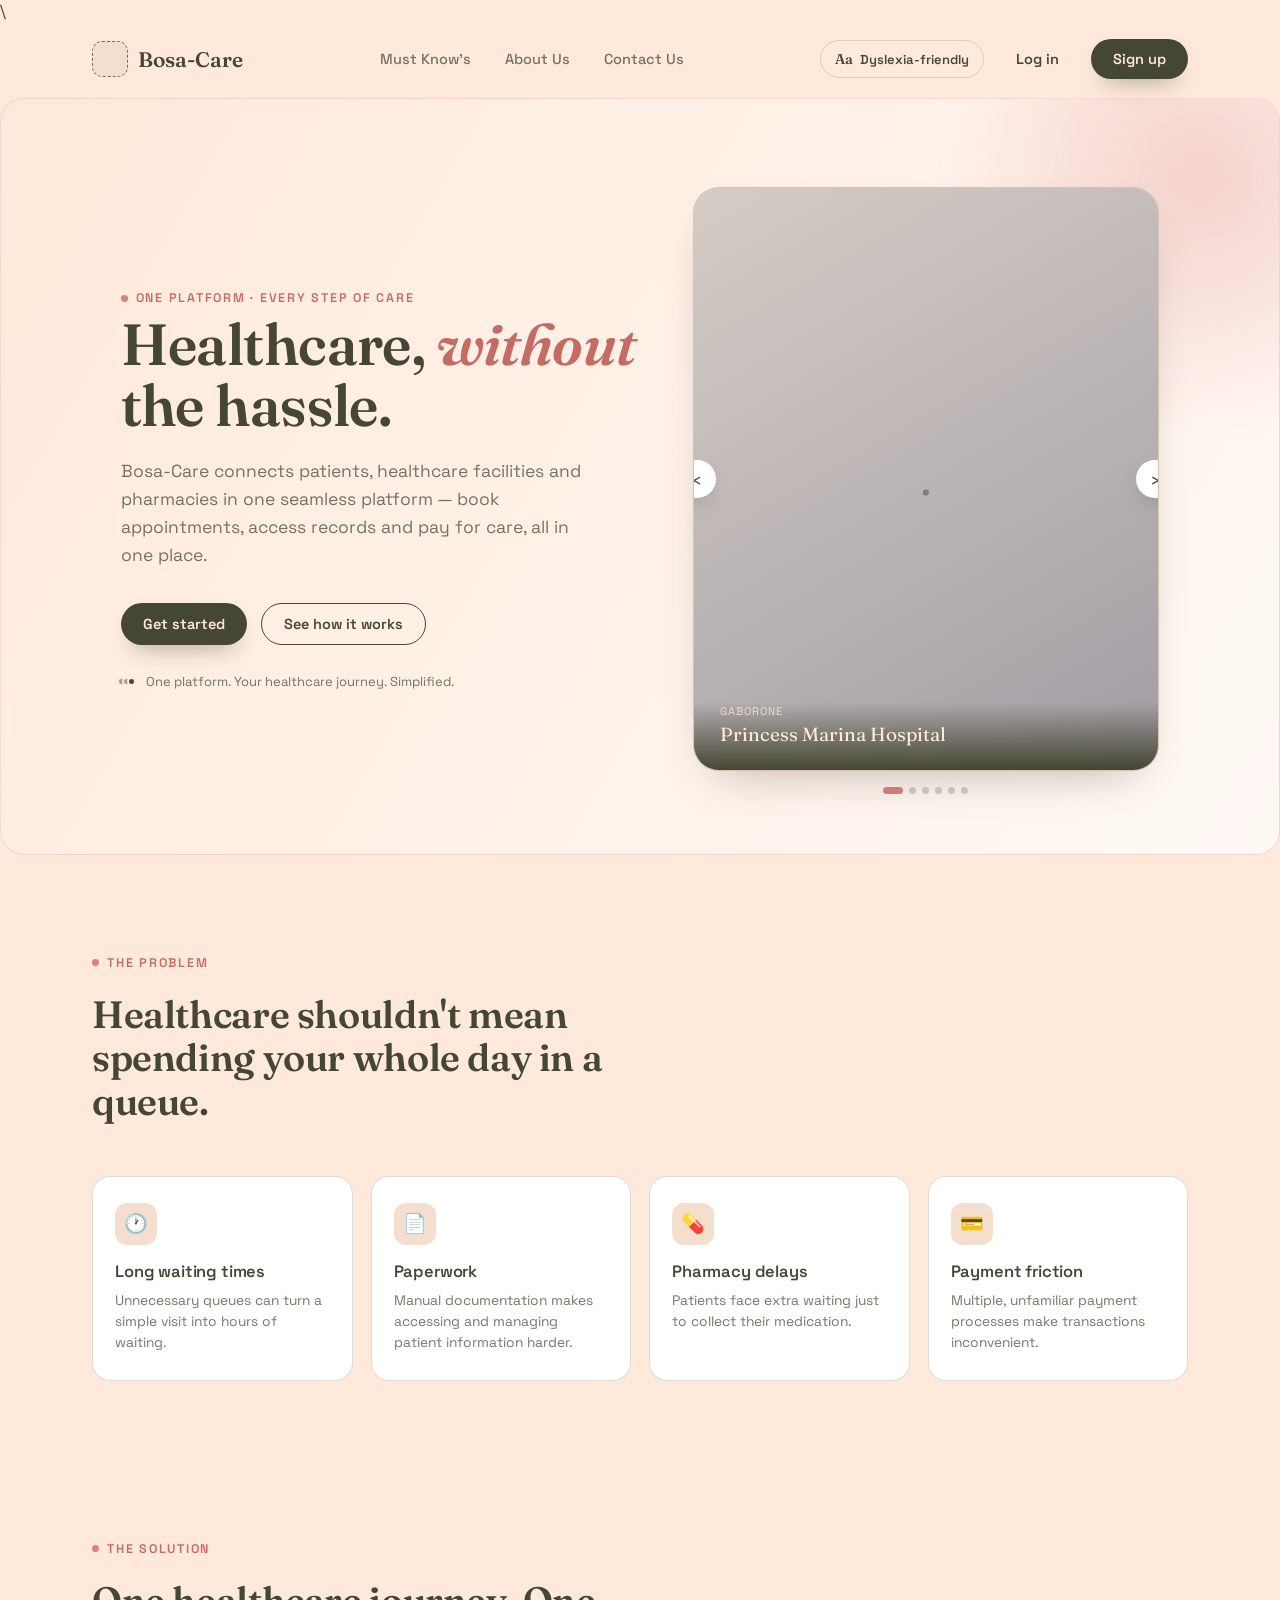
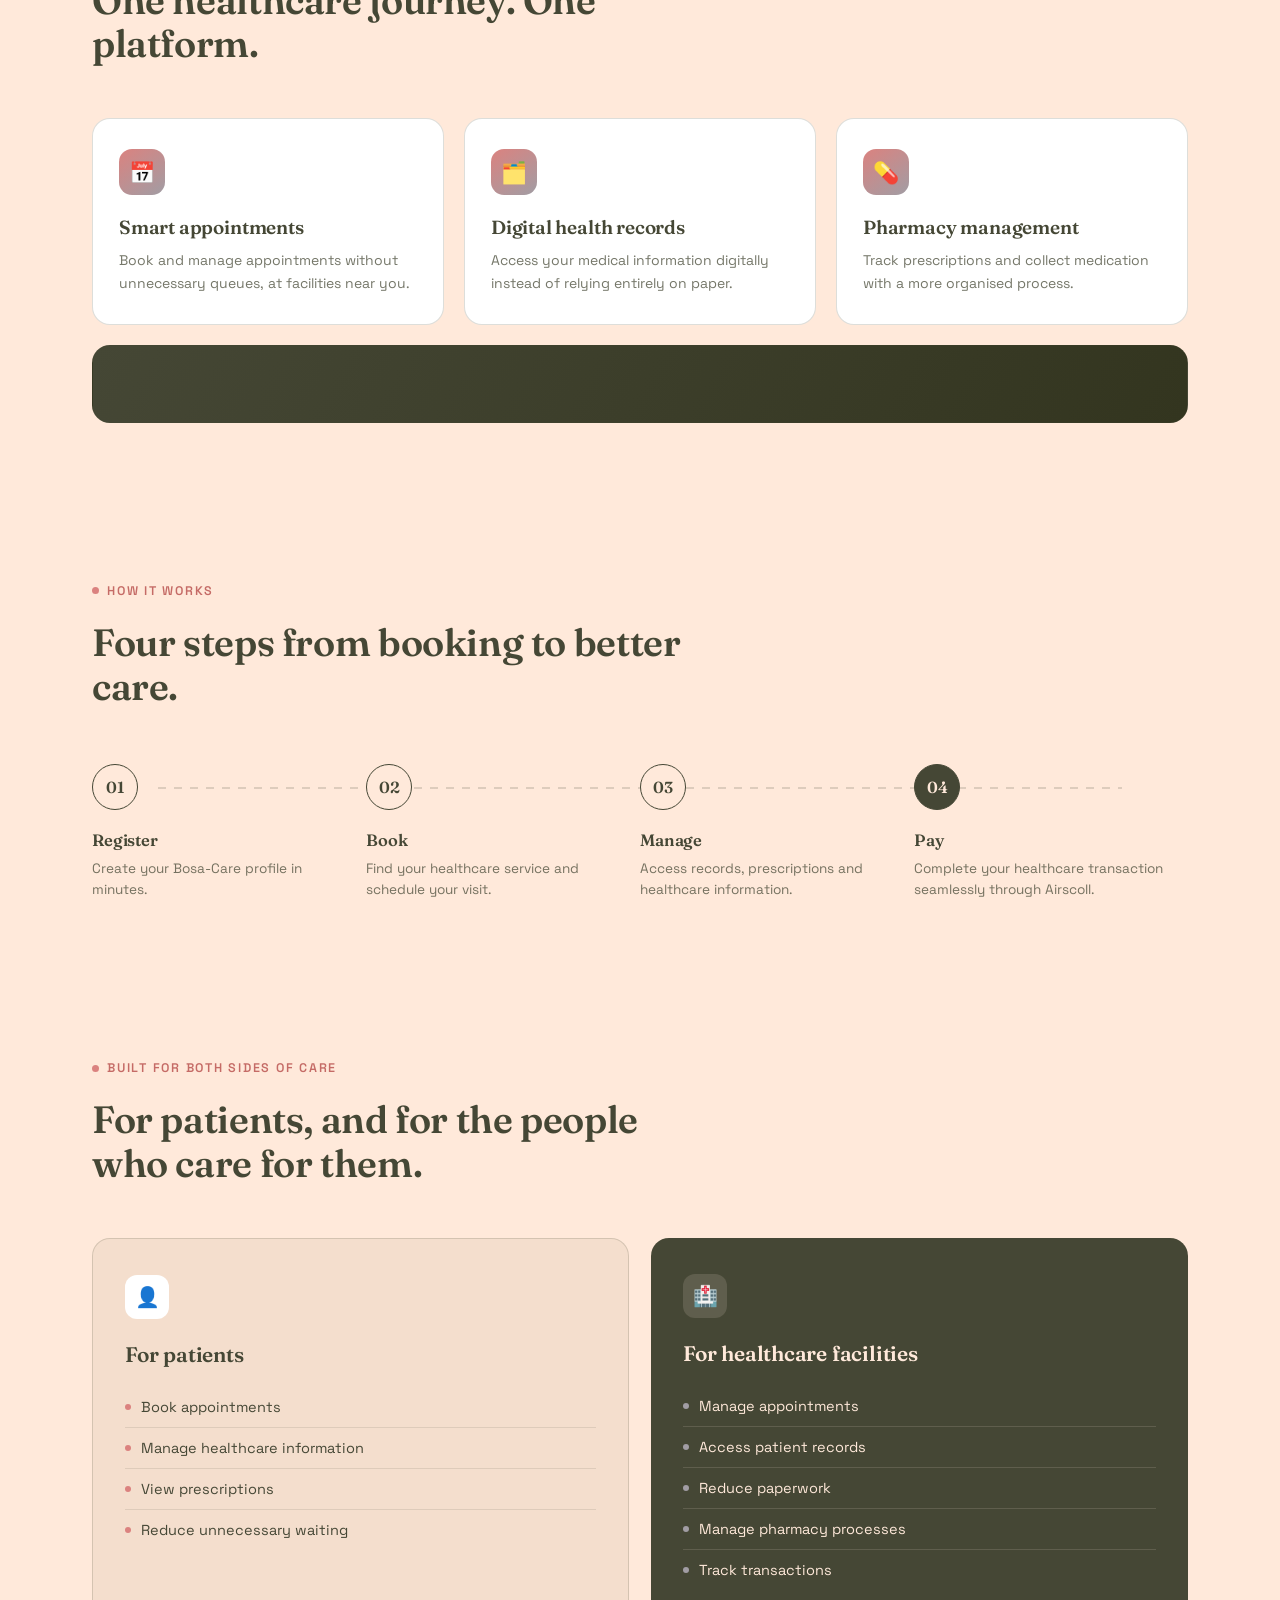
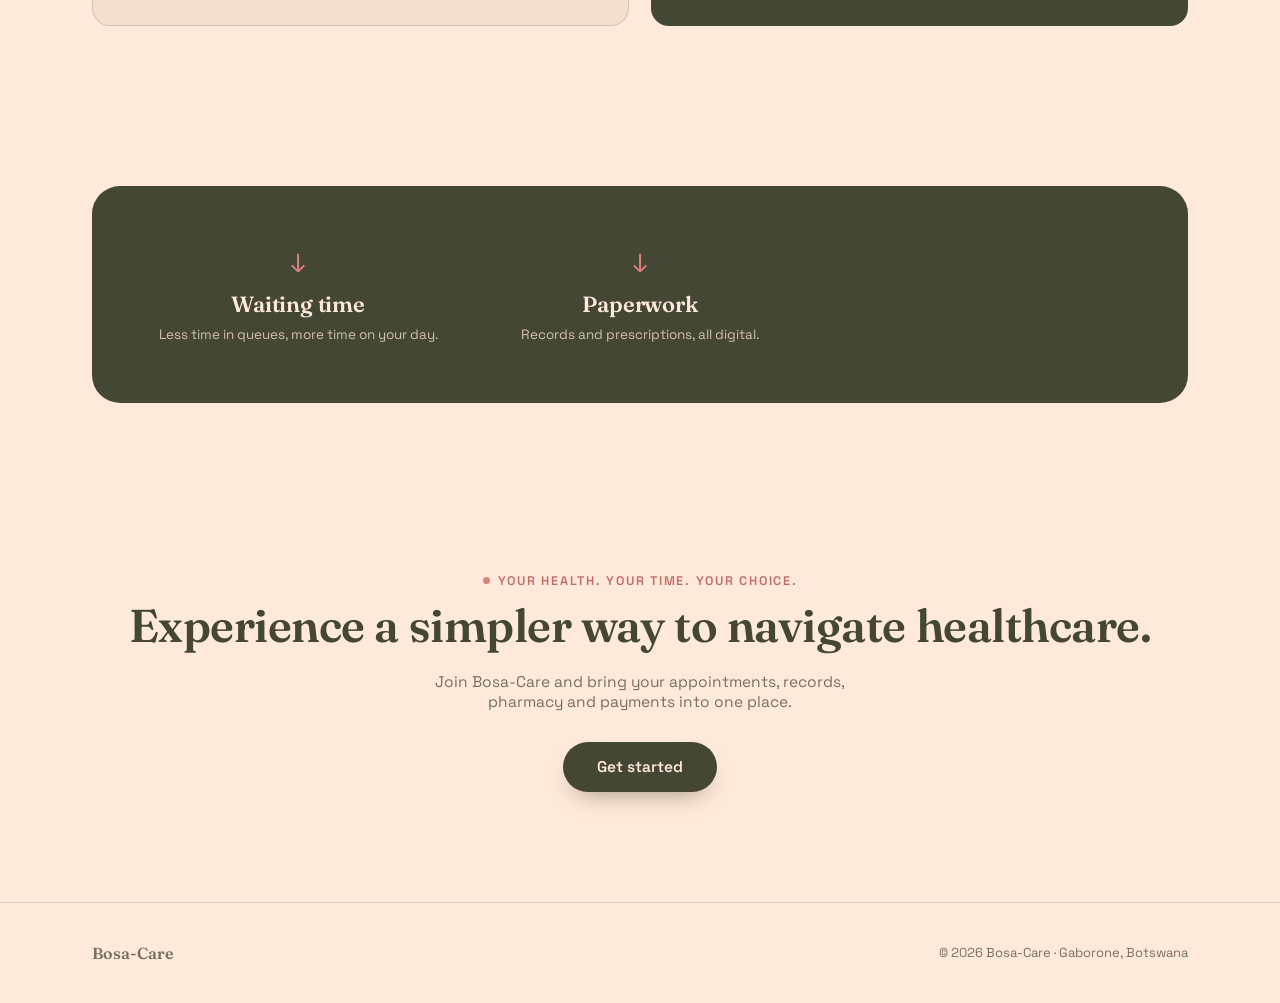
==== index.html @ fd1555f3 "Update fmt.Println message from 'Hello' to 'Goodbye'" ====
\<!DOCTYPE html>
<html lang="en">
<head>
<meta charset="UTF-8">
<meta name="viewport" content="width=device-width, initial-scale=1.0">
<title>Bosa-Care — Healthcare, without the hassle.</title>
<link rel="preconnect" href="https://fonts.googleapis.com">
<link rel="preconnect" href="https://fonts.gstatic.com" crossorigin>
  <link rel="stylesheet" href="style.css">
<link href="https://fonts.googleapis.com/css2?family=Fraunces:opsz,wght@9..144,400..700&family=Space+Grotesk:wght@400;500;600;700&display=swap" rel="stylesheet">
<style>
  @font-face{
    font-family:'OpenDyslexic';
    font-style:normal;
    font-weight:400;
    font-display:swap;
    src:url(https://cdn.jsdelivr.net/fontsource/fonts/opendyslexic@latest/latin-400-normal.woff2) format('woff2');
  }
  @font-face{
    font-family:'OpenDyslexic';
    font-style:normal;
    font-weight:700;
    font-display:swap;
    src:url(https://cdn.jsdelivr.net/fontsource/fonts/opendyslexic@latest/latin-700-normal.woff2) format('woff2');
  }

  :root{
    --ink:#454735;
    --ink-deep:#33351F;
    --sand:#FFE9DA;
    --sand-dim:#F4DECD;
    --dust:#D5CCC5;
    --lilac:#A19DA4;
    --coral:#DB827F;
    --coral-deep:#C56B66;
    --line: rgba(69,71,53,0.18);
    --ink-soft: rgba(69,71,53,0.74);
    --radius: 18px;
    --shadow: 0 20px 50px -25px rgba(69,71,53,0.45);
  }

  *{box-sizing:border-box;}
  html{scroll-behavior:smooth;}
  body{
    margin:0;
    background:var(--sand);
    color:var(--ink);
    font-family:'Space Grotesk', sans-serif;
    -webkit-font-smoothing:antialiased;
    overflow-x:hidden;
    transition:font-family .15s ease;
  }
  h1,h2,h3,.display{
    font-family:'Fraunces', serif;
    font-weight:600;
    letter-spacing:-0.01em;
    margin:0;
  }
  p{margin:0;}
  a{color:inherit;text-decoration:none;}
  ul{list-style:none;margin:0;padding:0;}
  button{font-family:inherit;cursor:pointer;border:none;background:none;color:inherit;}
  img{max-width:100%;display:block;}
  .wrap{max-width:1160px;margin:0 auto;padding:0 32px;}
  .eyebrow{
    display:inline-flex;align-items:center;gap:8px;
    font-size:12.5px;letter-spacing:0.14em;text-transform:uppercase;
    color:var(--coral-deep);font-weight:600;
  }
  .eyebrow::before{content:"";width:7px;height:7px;border-radius:50%;background:var(--coral);display:inline-block;}

  /* ---------- Dyslexia-friendly mode ----------
     Toggled by the "Aa" button in the nav. Swaps body copy to OpenDyslexic
     (falls back to Comic Sans MS, then a plain sans-serif) and loosens
     spacing, which research on dyslexia-friendly type recommends. */
  body.dyslexia-mode{
    font-family:'OpenDyslexic','Comic Sans MS','Comic Sans',sans-serif;
    letter-spacing:0.01em;
    line-height:1.75;
  }
  body.dyslexia-mode h1,
  body.dyslexia-mode h2,
  body.dyslexia-mode h3,
  body.dyslexia-mode .display{
    font-family:'OpenDyslexic','Comic Sans MS','Comic Sans',sans-serif;
    letter-spacing:0;
  }
  body.dyslexia-mode p,
  body.dyslexia-mode .sub,
  body.dyslexia-mode li{
    line-height:1.85;
    word-spacing:0.06em;
  }
  .a11y-toggle{
    display:flex;align-items:center;gap:7px;
    padding:9px 14px;border-radius:100px;font-size:13px;font-weight:600;
    border:1.5px solid var(--line);color:var(--ink);
    transition:background .18s ease, color .18s ease, border-color .18s ease;
  }
  .a11y-toggle:hover{border-color:var(--coral);color:var(--coral-deep);}
  .a11y-toggle.active{background:var(--ink);color:var(--sand);border-color:var(--ink);}
  .a11y-toggle .glyph{font-family:'Fraunces',serif;font-size:14px;}

  /* ---------- Nav ---------- */
  header{
    position:sticky;top:0;z-index:60;
    background:rgba(255,233,218,0.85);
    backdrop-filter:blur(10px);
    border-bottom:1px solid transparent;
    transition:border-color .3s ease, box-shadow .3s ease;
  }
  header.scrolled{border-color:var(--line); box-shadow:0 8px 24px -20px rgba(69,71,53,0.35);}
  nav{
    display:flex;align-items:center;justify-content:space-between;
    padding:18px 32px;max-width:1160px;margin:0 auto;
    gap:18px;
  }
  .logo{
    display:flex;align-items:center;gap:10px;
    font-family:'Fraunces',serif;font-weight:600;font-size:21px;
  }
  /* Logo mark left empty for your own picture/logo file.
     Drop an image named logo.png next to this HTML file and it will appear
     here automatically. Until then this shows a soft dashed placeholder. */
  .logo-mark{
    width:36px;height:36px;border-radius:10px;flex:none;
    border:1.5px dashed var(--ink-soft);
    background:var(--sand-dim);
    overflow:hidden;position:relative;
  }
  .logo-mark img{width:100%;height:100%;object-fit:cover;display:block;}
  .nav-links{display:flex;align-items:center;gap:34px;font-size:14.5px;font-weight:500;color:var(--ink-soft);}
  .nav-links a{transition:color .2s;}
  .nav-links a:hover{color:var(--ink);}
  .nav-cta{display:flex;align-items:center;gap:10px;}
  .btn{
    display:inline-flex;align-items:center;justify-content:center;gap:8px;
    padding:11px 22px;border-radius:100px;font-size:14.5px;font-weight:600;
    transition:transform .18s ease, box-shadow .18s ease, background .18s ease, color .18s ease;
    white-space:nowrap;
  }
  .btn-ghost{color:var(--ink);}
  .btn-ghost:hover{color:var(--coral-deep);}
  .btn-primary{
    background:var(--ink);color:var(--sand);
    box-shadow:0 12px 24px -12px rgba(69,71,53,0.55);
  }
  .btn-primary:hover{transform:translateY(-2px);box-shadow:0 16px 28px -12px rgba(69,71,53,0.6);}
  .btn-outline{
    border:1.5px solid var(--ink);color:var(--ink);
  }
  .btn-outline:hover{background:var(--ink);color:var(--sand);}
  .btn-block{width:100%;}

  /* ---------- Hero ---------- */
  .hero{position:relative;padding:88px 0 60px;overflow:hidden;}
  .hero::before{
    content:"";position:absolute;top:-180px;right:-180px;width:520px;height:520px;
    background:radial-gradient(circle, rgba(219,130,127,0.30), transparent 70%);
    filter:blur(10px);z-index:0;
  }
  .hero-grid{
    position:relative;z-index:1;
    display:grid;grid-template-columns:1.05fr 0.95fr;gap:56px;align-items:center;
  }
  .hero h1{font-size:clamp(38px,4.6vw,58px);line-height:1.04;color:var(--ink);}
  .hero h1 em{font-style:italic;color:var(--coral-deep);}
  .hero .sub{
    margin-top:22px;font-size:17.5px;line-height:1.6;color:var(--ink-soft);max-width:480px;
  }
  .hero .cta-row{display:flex;gap:14px;margin-top:34px;flex-wrap:wrap;}
  .trust-line{
    margin-top:28px;display:flex;align-items:center;gap:10px;
    font-size:13px;color:var(--ink-soft);
  }
  .trust-line .dots{display:flex;}
  .trust-line .dots span{
    width:9px;height:9px;border-radius:50%;margin-left:-4px;border:2px solid var(--sand);
  }
  .trust-line .dots span:nth-child(1){background:var(--coral);}
  .trust-line .dots span:nth-child(2){background:var(--lilac);}
  .trust-line .dots span:nth-child(3){background:var(--ink);}

  /* ---------- Hero carousel (hospitals & clinics across Botswana) ---------- */
  .hero-carousel{position:relative;z-index:1;}
  .carousel-viewport{
    border-radius:26px;overflow:hidden;box-shadow:var(--shadow);
    aspect-ratio:4/5;position:relative;background:var(--sand-dim);
    border:1px solid var(--line);
  }
  .carousel-track{display:flex;height:100%;transition:transform .55s cubic-bezier(.65,.05,.36,1);}
  .carousel-slide{min-width:100%;height:100%;position:relative;}
  .carousel-slide img{width:100%;height:100%;object-fit:cover;display:block;}
  .slide-fallback{
    position:absolute;inset:0;display:flex;align-items:center;justify-content:center;
    background:linear-gradient(150deg,var(--dust),var(--lilac));
  }
  .slide-icon{font-size:46px;opacity:.5;}
  .slide-caption{
    position:absolute;left:0;right:0;bottom:0;padding:24px 26px;
    background:linear-gradient(0deg, rgba(51,53,31,0.85), transparent 75%);
    color:var(--sand);
  }
  .slide-loc{display:block;font-size:11px;letter-spacing:.1em;text-transform:uppercase;opacity:.85;}
  .slide-name{display:block;font-family:'Fraunces',serif;font-size:19px;margin-top:4px;}
  .car-arrow{
    position:absolute;top:50%;transform:translateY(-50%);width:38px;height:38px;border-radius:50%;
    background:#fff;display:flex;align-items:center;justify-content:center;font-size:18px;
    box-shadow:0 10px 20px -10px rgba(69,71,53,.5);color:var(--ink);z-index:2;
  }
  .car-arrow:hover{background:var(--coral);color:#fff;}
  .car-arrow.left{left:-16px;}
  .car-arrow.right{right:-16px;}
  .carousel-dots{display:flex;gap:6px;justify-content:center;margin-top:16px;}
  .carousel-dots span{width:7px;height:7px;border-radius:50%;background:var(--dust);cursor:pointer;transition:background .2s,width .2s;display:inline-block;}
  .carousel-dots span.active{background:var(--coral);width:20px;border-radius:4px;}

  /* ---------- Problem section ---------- */
  .problem{padding:100px 0 40px;}
  .section-head{max-width:600px;}
  .section-head h2{font-size:clamp(28px,3.4vw,38px);margin-top:14px;line-height:1.15;}
  .problem-grid{
    margin-top:52px;display:grid;grid-template-columns:repeat(4,1fr);gap:18px;
  }
  .p-card{
    background:#fff;border-radius:var(--radius);padding:26px 22px;border:1px solid var(--line);
    transition:transform .2s ease, box-shadow .2s ease;
  }
  .p-card:hover{transform:translateY(-4px);box-shadow:var(--shadow);}
  .p-card .glyph{
    width:42px;height:42px;border-radius:12px;display:flex;align-items:center;justify-content:center;
    font-size:19px;margin-bottom:16px;background:var(--sand-dim);
  }
  .p-card h3{font-size:16.5px;font-weight:600;font-family:'Space Grotesk',sans-serif;}
  .p-card p{margin-top:8px;font-size:13.8px;line-height:1.55;color:var(--ink-soft);}

  /* ---------- Features ---------- */
  .features{padding:120px 0 40px;}
  .feat-grid{
    margin-top:52px;display:grid;grid-template-columns:repeat(3,1fr);gap:20px;
  }
  .feat-card{
    background:#fff;border:1px solid var(--line);border-radius:var(--radius);padding:30px 26px;
  }
  .feat-card .glyph{
    width:46px;height:46px;border-radius:13px;display:flex;align-items:center;justify-content:center;
    font-size:21px;background:linear-gradient(145deg,var(--coral),var(--lilac));color:#fff;
    margin-bottom:20px;
  }
  .feat-card h3{font-size:19px;}
  .feat-card p{margin-top:10px;font-size:14px;line-height:1.6;color:var(--ink-soft);}
  .feat-card.big{
    grid-column:span 3;
    background:linear-gradient(120deg,var(--ink) 0%, var(--ink-deep) 100%);
    color:var(--sand);display:grid;grid-template-columns:1fr 1fr;gap:30px;align-items:center;padding:38px 40px;
  }
  .feat-card.big h3{font-size:24px;color:#fff;}
  .feat-card.big p{color:rgba(255,233,218,0.8);}
  .feat-card.big .glyph{background:rgba(255,233,218,0.16);color:var(--sand);}
  .pay-logos{display:flex;flex-wrap:wrap;gap:10px;margin-top:20px;}
  .pay-logos span{
    padding:8px 14px;border-radius:100px;font-size:12.5px;font-weight:600;
    background:rgba(255,233,218,0.12);border:1px solid rgba(255,233,218,0.28);
  }

  /* ---------- How it works ---------- */
  .how{padding:120px 0 40px;}
  .how-track{
    margin-top:56px;display:grid;grid-template-columns:repeat(4,1fr);gap:0;position:relative;
  }
  .how-track::before{
    content:"";position:absolute;top:23px;left:6%;right:6%;height:1.5px;
    background:repeating-linear-gradient(90deg,var(--line) 0 8px, transparent 8px 16px);
    z-index:0;
  }
  .how-step{position:relative;z-index:1;padding-right:20px;}
  .how-step .num{
    width:46px;height:46px;border-radius:50%;background:var(--sand);
    border:1.5px solid var(--ink);display:flex;align-items:center;justify-content:center;
    font-family:'Fraunces',serif;font-size:16px;font-weight:600;margin-bottom:20px;
  }
  .how-step:nth-child(4) .num{background:var(--ink);color:var(--sand);}
  .how-step h3{font-size:16.5px;}
  .how-step p{margin-top:8px;font-size:13.6px;line-height:1.55;color:var(--ink-soft);}

  /* ---------- For patients/facilities ---------- */
  .split{padding:120px 0 40px;}
  .split-grid{margin-top:52px;display:grid;grid-template-columns:1fr 1fr;gap:22px;}
  .split-card{
    border-radius:var(--radius);padding:36px 32px;
  }
  .split-card.patients{background:var(--sand-dim);border:1px solid var(--line);}
  .split-card.facilities{background:var(--ink);color:var(--sand);}
  .split-card .tag{
    width:44px;height:44px;border-radius:12px;display:flex;align-items:center;justify-content:center;font-size:20px;margin-bottom:22px;
  }
  .split-card.patients .tag{background:#fff;}
  .split-card.facilities .tag{background:rgba(255,233,218,0.14);}
  .split-card h3{font-size:21px;}
  .split-card li{
    display:flex;align-items:center;gap:10px;font-size:14.5px;padding:11px 0;
    border-top:1px solid rgba(69,71,53,0.12);
  }
  .split-card.facilities li{border-top:1px solid rgba(255,233,218,0.14);}
  .split-card li:first-of-type{border-top:none;}
  .split-card ul{margin-top:20px;}
  .checkdot{width:6px;height:6px;border-radius:50%;background:var(--coral);flex:none;}
  .split-card.facilities .checkdot{background:var(--lilac);}

  /* ---------- Airscoll / payment methods ---------- */
  .airscoll{padding:120px 0 40px;}
  .airscoll-panel{
    border-radius:28px;padding:60px 50px;background:var(--sand-dim);border:1px solid var(--line);
    display:grid;grid-template-columns:1fr 1fr;gap:40px;align-items:center;position:relative;overflow:hidden;
  }
  .airscoll-copy h2{font-size:clamp(26px,3vw,34px);}
  .airscoll-copy p{margin-top:16px;font-size:15px;line-height:1.65;color:var(--ink-soft);max-width:420px;}
  .flow{position:relative;height:230px;display:flex;align-items:center;justify-content:center;}
  .flow-node{
    background:#fff;border-radius:16px;padding:14px 18px;font-size:13.5px;font-weight:600;
    box-shadow:0 14px 30px -18px rgba(69,71,53,0.4);position:absolute;
  }
  .flow-node.center{z-index:2;background:var(--ink);color:var(--sand);}
  .flow-node.n1{top:8px;left:0;}
  .flow-node.n2{top:8px;right:0;}
  .flow-node.n3{bottom:8px;left:6px;}
  .flow-node.n4{bottom:8px;right:6px;}
  .flow svg{position:absolute;inset:0;width:100%;height:100%;}
  .flow path{fill:none;stroke:var(--coral);stroke-width:1.5;stroke-dasharray:4 6;opacity:.65;}
  .pulse{fill:var(--lilac);}

  /* ---------- Impact ---------- */
  .impact{padding:120px 0 40px;}
  .impact-panel{
    border-radius:28px;background:var(--ink);color:var(--sand);padding:60px 50px;
    display:grid;grid-template-columns:1fr 1fr 1fr;gap:30px;text-align:center;
  }
  .impact-panel .item .arrow{font-size:26px;color:var(--coral);}
  .impact-panel .item h3{font-family:'Fraunces',serif;font-size:22px;margin-top:10px;}
  .impact-panel .item p{margin-top:8px;font-size:13.5px;color:rgba(255,233,218,0.75);}

  /* ---------- Final CTA ---------- */
  .final-cta{padding:130px 0 110px;text-align:center;}
  .final-cta h2{font-size:clamp(30px,4vw,46px);}
  .final-cta p{margin:18px auto 0;max-width:480px;font-size:15.5px;color:var(--ink-soft);}
  .final-cta .btn-primary{margin-top:30px;padding:15px 34px;font-size:15.5px;}

  footer{border-top:1px solid var(--line);padding:40px 0;}
  .foot-row{display:flex;justify-content:space-between;align-items:center;font-size:13px;color:var(--ink-soft);flex-wrap:wrap;gap:14px;}
  .foot-logo{display:flex;align-items:center;gap:10px;font-family:'Fraunces',serif;font-weight:600;font-size:16px;}

  /* ---------- Modal ---------- */
  .overlay{
    position:fixed;inset:0;background:rgba(51,53,31,0.58);backdrop-filter:blur(3px);
    display:flex;align-items:center;justify-content:center;z-index:200;
    opacity:0;pointer-events:none;transition:opacity .25s ease;padding:20px;
  }
  .overlay.open{opacity:1;pointer-events:auto;}
  .modal{
    background:var(--sand);border-radius:22px;width:100%;max-width:380px;padding:34px 32px 30px;
    box-shadow:0 40px 80px -30px rgba(69,71,53,0.6);
    transform:translateY(16px) scale(.97);transition:transform .25s ease;
  }
  .overlay.open .modal{transform:translateY(0) scale(1);}
  .modal-top{display:flex;justify-content:space-between;align-items:flex-start;}
  .modal-top h3{font-size:22px;}
  .close-btn{
    width:30px;height:30px;border-radius:50%;background:var(--sand-dim);display:flex;align-items:center;justify-content:center;font-size:15px;
  }
  .tabs{display:flex;gap:4px;margin-top:22px;background:var(--sand-dim);padding:4px;border-radius:100px;}
  .tab{flex:1;text-align:center;padding:9px 0;border-radius:100px;font-size:13.5px;font-weight:600;color:var(--ink-soft);transition:all .2s;}
  .tab.active{background:var(--ink);color:var(--sand);}
  .field{margin-top:16px;}
  .field label{font-size:12.5px;font-weight:600;color:var(--ink-soft);}
  .field input{
    width:100%;margin-top:7px;padding:12px 14px;border-radius:11px;border:1.5px solid var(--line);
    background:#fff;font-family:inherit;font-size:14.5px;color:var(--ink);
  }
  .field input:focus{outline:2px solid var(--coral);outline-offset:1px;border-color:transparent;}
  .modal .btn-primary{margin-top:22px;}
  .switch-line{margin-top:16px;text-align:center;font-size:13px;color:var(--ink-soft);}
  .switch-line button{color:var(--coral-deep);font-weight:600;}
  .form-panel{display:none;}
  .form-panel.active{display:block;}
  .toast{
    position:fixed;bottom:26px;left:50%;transform:translateX(-50%) translateY(20px);
    background:var(--ink);color:var(--sand);padding:14px 24px;border-radius:100px;font-size:13.5px;
    box-shadow:0 20px 40px -18px rgba(69,71,53,.6);z-index:300;opacity:0;pointer-events:none;
    transition:all .3s ease;display:flex;align-items:center;gap:10px;
  }
  .toast.show{opacity:1;transform:translateX(-50%) translateY(0);}
  .toast .dot{width:8px;height:8px;border-radius:50%;background:var(--coral);}

  /* ---------- Responsive ---------- */
  @media (max-width:920px){
    .nav-links{display:none;}
    .hero-grid{grid-template-columns:1fr;}
    .hero-carousel{order:-1;}
    .carousel-viewport{aspect-ratio:16/10;}
    .problem-grid{grid-template-columns:repeat(2,1fr);}
    .feat-grid{grid-template-columns:1fr;}
    .feat-card.big{grid-column:span 1;grid-template-columns:1fr;}
    .how-track{grid-template-columns:repeat(2,1fr);gap:30px;}
    .how-track::before{display:none;}
    .split-grid{grid-template-columns:1fr;}
    .airscoll-panel{grid-template-columns:1fr;}
    .impact-panel{grid-template-columns:1fr;gap:36px;}
    .a11y-toggle span.label{display:none;}
  }
  @media (max-width:560px){
    .wrap{padding:0 20px;}
    nav{padding:16px 20px;}
    .problem-grid{grid-template-columns:1fr;}
    .car-arrow{width:32px;height:32px;font-size:15px;}
    .car-arrow.left{left:6px;}
    .car-arrow.right{right:6px;}
  }

  @media (prefers-reduced-motion: reduce){
    *{animation-duration:0.001ms !important; transition-duration:0.001ms !important;}
  }
</style>
</head>
<body>

<header id="siteHeader">
  <nav>
    <div class="logo">
      <span class="logo-mark"><img src="logo.png" alt="Bosa-Care logo" onerror="this.style.display='none'"></span>
      Bosa-Care
    </div>
    <ul class="nav-links">
      <li><a href="know.html">Must Know's</a></li>
      <li><a href="about.html"> About Us</a></li>
      <li><a href="contact.html">Contact Us</a></li>
    </ul>
    <div class="nav-cta">
      <button class="a11y-toggle" id="a11yToggle" onclick="toggleDyslexiaMode()" aria-pressed="false">
        <span class="glyph">Aa</span><span class="label">Dyslexia-friendly</span>
      </button>
      <a class="btn btn-ghost" href="login.html">Log in</a>
      <a class="btn btn-primary" href="signup.html">Sign up</a>
    </div>
  </nav>
</header>

<section class="hero">
  <div class="wrap hero-grid">
    <div>
      <span class="eyebrow">One platform · every step of care</span>
      <h1>Healthcare, <em>without</em><br>the hassle.</h1>
      <p class="sub">Bosa-Care connects patients, healthcare facilities and pharmacies in one seamless platform — book appointments, access records and pay for care, all in one place.</p>
      <div class="cta-row">
        <a class="btn btn-primary" href="signup.html">Get started</a>
        <a href="#how" class="btn btn-outline">See how it works</a>
      </div>
      <div class="trust-line">
        <span class="dots"><span></span><span></span><span></span></span>
        One platform. Your healthcare journey. Simplified.
      </div>
    </div>

    <!-- Carousel: hospitals & clinics across Botswana.
         Drop matching image files into an /images folder (same names as the src
         attributes below) and each slide will use your real photo automatically.
         Until then, each slide shows a soft placeholder with the facility name. -->
    <div class="hero-carousel">
      <div class="carousel-viewport">
        <div class="carousel-track" id="carouselTrack">

          <div class="carousel-slide">
            <img src="images/princess-marina-hospital.jpg" alt="Princess Marina Hospital, Gaborone" onerror="this.style.display='none'; this.nextElementSibling.style.display='flex';">
            <div class="slide-fallback"><span class="slide-icon">.</span></div>
            <div class="slide-caption"><span class="slide-loc">Gaborone</span><span class="slide-name">Princess Marina Hospital</span></div>
          </div>

          <div class="carousel-slide">
            <img src="images/nyangabgwe-hospital.jpg" alt="Nyangabgwe Referral Hospital, Francistown" onerror="this.style.display='none'; this.nextElementSibling.style.display='flex';">
            <div class="slide-fallback"><span class="slide-icon">.</span></div>
            <div class="slide-caption"><span class="slide-loc">Francistown</span><span class="slide-name">Nyangabgwe Referral Hospital</span></div>
          </div>

          <div class="carousel-slide">
            <img src="images/scottish-livingstone-hospital.jpg" alt="Scottish Livingstone Hospital, Molepolole" onerror="this.style.display='none'; this.nextElementSibling.style.display='flex';">
            <div class="slide-fallback"><span class="slide-icon">.</span></div>
            <div class="slide-caption"><span class="slide-loc">Molepolole</span><span class="slide-name">Scottish Livingstone Hospital</span></div>
          </div>

          <div class="carousel-slide">
            <img src="images/bokamoso-hospital.jpg" alt="Bokamoso Private Hospital, Gaborone" onerror="this.style.display='none'; this.nextElementSibling.style.display='flex';">
            <div class="slide-fallback"><span class="slide-icon">.</span></div>
            <div class="slide-caption"><span class="slide-loc">Gaborone</span><span class="slide-name">Bokamoso Private Hospital</span></div>
          </div>

          <div class="carousel-slide">
            <img src="images/letsholathebe-hospital.jpg" alt="Letsholathebe II Memorial Hospital, Maun" onerror="this.style.display='none'; this.nextElementSibling.style.display='flex';">
            <div class="slide-fallback"><span class="slide-icon">.</span></div>
            <div class="slide-caption"><span class="slide-loc">Maun</span><span class="slide-name">Letsholathebe II Memorial Hospital</span></div>
          </div>

          <div class="carousel-slide">
            <img src="images/gaborone-clinic.jpg" alt="Community clinic, Gaborone" onerror="this.style.display='none'; this.nextElementSibling.style.display='flex';">
            <div class="slide-fallback"><span class="slide-icon">.</span></div>
            <div class="slide-caption"><span class="slide-loc">Gaborone</span><span class="slide-name">Community Health Clinic</span></div>
          </div>

        </div>
        <button class="car-arrow left" onclick="moveCarousel(-1)" aria-label="Previous slide">‹</button>
        <button class="car-arrow right" onclick="moveCarousel(1)" aria-label="Next slide">›</button>
      </div>
      <div class="carousel-dots" id="carouselDots"></div>
    </div>
  </div>
</section>

<section class="problem">
  <div class="wrap">
    <div class="section-head">
      <span class="eyebrow">The problem</span>
      <h2>Healthcare shouldn't mean spending your whole day in a queue.</h2>
    </div>
    <div class="problem-grid">
      <div class="p-card"><div class="glyph">🕐</div><h3>Long waiting times</h3><p>Unnecessary queues can turn a simple visit into hours of waiting.</p></div>
      <div class="p-card"><div class="glyph">📄</div><h3>Paperwork</h3><p>Manual documentation makes accessing and managing patient information harder.</p></div>
      <div class="p-card"><div class="glyph">💊</div><h3>Pharmacy delays</h3><p>Patients face extra waiting just to collect their medication.</p></div>
      <div class="p-card"><div class="glyph">💳</div><h3>Payment friction</h3><p>Multiple, unfamiliar payment processes make transactions inconvenient.</p></div>
    </div>
  </div>
</section>

<section class="features" id="features">
  <div class="wrap">
    <div class="section-head">
      <span class="eyebrow">The solution</span>
      <h2>One healthcare journey. One platform.</h2>
    </div>
    <div class="feat-grid">
      <div class="feat-card"><div class="glyph">📅</div><h3>Smart appointments</h3><p>Book and manage appointments without unnecessary queues, at facilities near you.</p></div>
      <div class="feat-card"><div class="glyph">🗂️</div><h3>Digital health records</h3><p>Access your medical information digitally instead of relying entirely on paper.</p></div>
      <div class="feat-card"><div class="glyph">💊</div><h3>Pharmacy management</h3><p>Track prescriptions and collect medication with a more organised process.</p></div>
      <div class="feat-card big">
        <div>
          
        <div>
         
        </div>
      </div>
    </div>
  </div>
</section>

<section class="how" id="how">
  <div class="wrap">
    <div class="section-head">
      <span class="eyebrow">How it works</span>
      <h2>Four steps from booking to better care.</h2>
    </div>
    <div class="how-track">
      <div class="how-step"><div class="num">01</div><h3>Register</h3><p>Create your Bosa-Care profile in minutes.</p></div>
      <div class="how-step"><div class="num">02</div><h3>Book</h3><p>Find your healthcare service and schedule your visit.</p></div>
      <div class="how-step"><div class="num">03</div><h3>Manage</h3><p>Access records, prescriptions and healthcare information.</p></div>
      <div class="how-step"><div class="num">04</div><h3>Pay</h3><p>Complete your healthcare transaction seamlessly through Airscoll.</p></div>
    </div>
  </div>
</section>

<section class="split" id="facilities">
  <div class="wrap">
    <div class="section-head">
      <span class="eyebrow">Built for both sides of care</span>
      <h2>For patients, and for the people who care for them.</h2>
    </div>
    <div class="split-grid">
      <div class="split-card patients">
        <div class="tag">👤</div>
        <h3>For patients</h3>
        <ul>
          <li><span class="checkdot"></span>Book appointments</li>
          <li><span class="checkdot"></span>Manage healthcare information</li>
          <li><span class="checkdot"></span>View prescriptions</li>
          <li><span class="checkdot"></span>Reduce unnecessary waiting</li>
        </ul>
      </div>
      <div class="split-card facilities">
        <div class="tag">🏥</div>
        <h3>For healthcare facilities</h3>
        <ul>
          <li><span class="checkdot"></span>Manage appointments</li>
          <li><span class="checkdot"></span>Access patient records</li>
          <li><span class="checkdot"></span>Reduce paperwork</li>
          <li><span class="checkdot"></span>Manage pharmacy processes</li>
          <li><span class="checkdot"></span>Track transactions</li>
        </ul>
      </div>
    </div>
  </div>
</section>



<section class="impact">
  <div class="wrap">
    <div class="impact-panel">
      <div class="item"><div class="arrow">↓</div><h3>Waiting time</h3><p>Less time in queues, more time on your day.</p></div>
      <div class="item"><div class="arrow">↓</div><h3>Paperwork</h3><p>Records and prescriptions, all digital.</p></div>
     
    </div>
  </div>
</section>

<section class="final-cta">
  <div class="wrap">
    <span class="eyebrow">Your health. Your time. Your choice.</span>
    <h2>Experience a simpler way to navigate healthcare.</h2>
    <p>Join Bosa-Care and bring your appointments, records, pharmacy and payments into one place.</p>
    <a class="btn btn-primary" href="signup.html">Get started</a>
  </div>
</section>

<footer>
  <div class="wrap foot-row">
    <div class="foot-logo">Bosa-Care</div>
    <span>© 2026 Bosa-Care · Gaborone, Botswana</span>
  </div>
</footer>

<script>
  // Header scroll state
  const header = document.getElementById('siteHeader');
  window.addEventListener('scroll', () => {
    header.classList.toggle('scrolled', window.scrollY > 8);
  });

  // Dyslexia-friendly font toggle (OpenDyslexic, falls back to Comic Sans MS)
  function toggleDyslexiaMode(){
    const btn = document.getElementById('a11yToggle');
    const on = document.body.classList.toggle('dyslexia-mode');
    btn.classList.toggle('active', on);
    btn.setAttribute('aria-pressed', on ? 'true' : 'false');
  }

  // Hospitals & clinics carousel
  const slides = document.querySelectorAll('.carousel-slide');
  const track = document.getElementById('carouselTrack');
  const dotsWrap = document.getElementById('carouselDots');
  let current = 0;

  slides.forEach((_, i) => {
    const dot = document.createElement('span');
    if(i === 0) dot.classList.add('active');
    dot.addEventListener('click', () => { current = i; updateCarousel(); });
    dotsWrap.appendChild(dot);
  });

  function updateCarousel(){
    track.style.transform = `translateX(-${current * 100}%)`;
    [...dotsWrap.children].forEach((d, i) => d.classList.toggle('active', i === current));
  }
  function moveCarousel(dir){
    current = (current + dir + slides.length) % slides.length;
    updateCarousel();
  }

  let autoplay = setInterval(() => moveCarousel(1), 4500);
  const carouselEl = document.querySelector('.hero-carousel');
  carouselEl.addEventListener('mouseenter', () => clearInterval(autoplay));
  carouselEl.addEventListener('mouseleave', () => { autoplay = setInterval(() => moveCarousel(1), 4500); });
</script>

</body>
</html>
---- style.css ----
:root {
    --light-coral: #DB827F;
    --light-coral-dark: #B96865;
    --powder-petal: #FFE9DA;
    --dust-grey: #D5CCC5;
    --lilac-ash: #A19DA4;
    --ebony: #5E604D;

    --background: #F8F3F0;
    --white: #FFFDFC;
    --border: #E2D9D4;
    --muted: #8C8582;
    --success: #70806A;
    --danger: #B96865;

    --shadow: 0 10px 30px rgba(94, 96, 77, 0.08);
}

* {
    margin: 0;
    padding: 0;
    box-sizing: border-box;
}

html {
    scroll-behavior: smooth;
}

body {
    font-family: Inter, -apple-system, BlinkMacSystemFont, "Segoe UI", Arial, sans-serif;
    background: var(--background);
    color: var(--ebony);
}

button,
input,
textarea,
select {
    font: inherit;
}

button {
    cursor: pointer;
}

a {
    text-decoration: none;
    color: inherit;
}

/* ==============================
   LOGO
   ============================== */

.bosa-logo {
    display: block;
    width: 125px;
    height: auto;
    object-fit: contain;
    border-radius: 14px;
}

.mobile-logo {
    width: 88px;
}

/* ==============================
   SIDEBAR
   ============================== */

.sidebar {
    position: fixed;
    left: 0;
    top: 0;
    width: 255px;
    height: 100vh;
    background: var(--powder-petal);
    border-right: 1px solid var(--dust-grey);
    padding: 22px 17px;
    display: flex;
    flex-direction: column;
    z-index: 100;
}

.sidebar-brand {
    display: flex;
    align-items: center;
    justify-content: center;
    padding: 0 10px 25px;
}

.patient-profile {
    background: rgba(255, 233, 218, 0.82);
    border: 1px solid rgba(219, 130, 127, 0.24);
    border-radius: 14px;
    padding: 12px;
    display: flex;
    align-items: center;
    gap: 11px;
    margin-bottom: 22px;
}

.patient-avatar,
.top-avatar {
    background: var(--ebony);
    color: var(--powder-petal);
    display: flex;
    align-items: center;
    justify-content: center;
    font-weight: 700;
}

.patient-avatar {
    width: 41px;
    height: 41px;
    border-radius: 50%;
    font-size: 12px;
}

.patient-profile strong {
    display: block;
    color: var(--ebony);
    font-size: 13px;
}

.patient-profile span {
    display: block;
    color: var(--muted);
    font-size: 11px;
    margin-top: 3px;
}

.nav-heading {
    padding: 0 12px 7px;
    color: var(--lilac-ash);
    font-size: 9px;
    letter-spacing: 1.4px;
    font-weight: 800;
}

.nav-space {
    margin-top: 22px;
}

.nav-link {
    display: flex;
    align-items: center;
    gap: 11px;
    padding: 11px 12px;
    border-radius: 10px;
    margin: 3px 0;
    color: var(--ebony);
    font-size: 12px;
    transition: 0.2s;
}

.nav-link span {
    width: 22px;
    text-align: center;
}

.nav-link:hover {
    background: rgba(219, 130, 127, 0.18);
    color: var(--light-coral-dark);
}

.nav-link.active {
    background: var(--light-coral);
    color: var(--white);
    box-shadow: 0 6px 16px rgba(219, 130, 127, 0.2);
}

.emergency-button {
    margin-top: auto;
    border: 0;
    background: rgba(219, 130, 127, 0.15);
    color: var(--light-coral-dark);
    border-radius: 12px;
    padding: 13px;
    display: flex;
    align-items: center;
    gap: 10px;
    text-align: left;
}

.emergency-button strong {
    display: block;
    font-size: 12px;
}

.emergency-button small {
    display: block;
    color: #9D6F6C;
    font-size: 9px;
    margin-top: 3px;
}

/* ==============================
   MAIN / TOPBAR
   ============================== */

.main-content {
    margin-left: 255px;
    padding: 0 38px 50px;
    max-width: 1600px;
}

.topbar {
    height: 74px;
    display: flex;
    align-items: center;
    justify-content: space-between;
}

.breadcrumb {
    color: var(--muted);
    font-size: 12px;
}

.topbar-right {
    display: flex;
    align-items: center;
    gap: 20px;
}

.notification-button {
    width: 40px;
    height: 40px;
    border: 0;
    border-radius: 10px;
    background: var(--white);
    position: relative;
}

.notification-dot {
    width: 7px;
    height: 7px;
    border-radius: 50%;
    background: var(--light-coral);
    position: absolute;
    right: 8px;
    top: 8px;
}

.top-profile {
    display: flex;
    align-items: center;
    gap: 9px;
}

.top-avatar {
    width: 37px;
    height: 37px;
    border-radius: 50%;
    font-size: 11px;
}

.top-profile strong {
    display: block;
    font-size: 12px;
}

.top-profile span {
    color: var(--muted);
    font-size: 10px;
}

/* ==============================
   HERO
   ============================== */

.hero {
    min-height: 270px;
    border-radius: 24px;
    padding: 38px 42px;
    background: linear-gradient(120deg, var(--powder-petal), #FFF9F5);
    border: 1px solid rgba(219, 130, 127, 0.25);
    display: flex;
    align-items: center;
    justify-content: space-between;
    overflow: hidden;
}

.eyebrow {
    color: var(--light-coral-dark);
    font-size: 9px;
    font-weight: 800;
    letter-spacing: 1.5px;
    margin-bottom: 8px;
}

.hero h1 {
    color: var(--ebony);
    font-size: 30px;
    margin-bottom: 8px;
}

.hero-text {
    max-width: 530px;
    color: var(--muted);
    line-height: 1.6;
    font-size: 13px;
}

.hero-buttons {
    display: flex;
    gap: 10px;
    margin-top: 20px;
}

.primary-button,
.secondary-button {
    border-radius: 9px;
    padding: 11px 17px;
    font-size: 11px;
    font-weight: 700;
}

.primary-button {
    border: 0;
    background: var(--light-coral);
    color: var(--white);
}

.primary-button:hover {
    background: var(--light-coral-dark);
    transform: translateY(-2px);
}

.secondary-button {
    background: transparent;
    color: var(--ebony);
    border: 1px solid var(--dust-grey);
}

/* ==============================
   HERO GRAPHIC
   ============================== */

.hero-graphic {
    width: 300px;
    height: 210px;
    position: relative;
}

.circle {
    position: absolute;
    border-radius: 50%;
}

.circle-one {
    width: 190px;
    height: 190px;
    right: 45px;
    top: 7px;
    background: rgba(219, 130, 127, 0.10);
}

.circle-two {
    width: 130px;
    height: 130px;
    right: 75px;
    top: 37px;
    background: rgba(161, 157, 164, 0.15);
}

.health-symbol {
    width: 72px;
    height: 72px;
    position: absolute;
    right: 105px;
    top: 66px;
    border-radius: 20px;
    background: var(--light-coral);
    color: var(--white);
    display: flex;
    align-items: center;
    justify-content: center;
    font-size: 52px;
    font-weight: 200;
    box-shadow: 0 15px 30px rgba(219, 130, 127, 0.24);
}

.floating-stat {
    position: absolute;
    background: var(--white);
    box-shadow: var(--shadow);
    border-radius: 10px;
    padding: 9px 12px;
    display: flex;
    align-items: center;
    gap: 8px;
}

.floating-stat span {
    font-size: 17px;
}

.floating-stat strong {
    display: block;
    color: var(--ebony);
    font-size: 12px;
}

.floating-stat small {
    display: block;
    color: var(--muted);
    font-size: 8px;
}

.stat-one {
    top: 22px;
    right: 0;
}

.stat-two {
    bottom: 18px;
    left: 0;
}

/* ==============================
   SECTION TITLES
   ============================== */

.overview-section,
.screening-section,
.activity-section {
    margin-top: 34px;
}

.section-title {
    display: flex;
    align-items: flex-end;
    justify-content: space-between;
    margin-bottom: 16px;
}

.section-title h2 {
    color: var(--ebony);
    font-size: 20px;
}

.section-description {
    color: var(--muted);
    font-size: 12px;
    margin-top: 5px;
}

.last-updated {
    color: var(--muted);
    font-size: 10px;
}

/* ==============================
   OVERVIEW
   ============================== */

.overview-grid {
    display: grid;
    grid-template-columns: repeat(4, 1fr);
    gap: 14px;
}

.overview-card {
    background: var(--white);
    border: 1px solid var(--border);
    border-radius: 15px;
    padding: 17px;
    display: flex;
    gap: 12px;
    align-items: center;
    box-shadow: 0 3px 15px rgba(94, 96, 77, 0.03);
}

.overview-icon {
    width: 43px;
    height: 43px;
    border-radius: 11px;
    display: flex;
    align-items: center;
    justify-content: center;
}

.overview-icon.red {
    background: rgba(219, 130, 127, 0.16);
}

.overview-icon.purple {
    background: rgba(161, 157, 164, 0.18);
}

.overview-icon.orange {
    background: rgba(255, 233, 218, 0.85);
}

.overview-icon.green {
    background: rgba(94, 96, 77, 0.10);
}

.overview-card span {
    display: block;
    color: var(--muted);
    font-size: 10px;
}

.overview-card strong {
    display: block;
    color: var(--ebony);
    font-size: 16px;
    margin: 3px 0;
}

.overview-card small {
    font-size: 9px;
    color: var(--muted);
}

.overview-card .good {
    color: var(--success);
}

/* ==============================
   SCREENING CARDS
   ============================== */

.screening-grid {
    display: grid;
    grid-template-columns: repeat(3, 1fr);
    gap: 16px;
}

.screening-card {
    background: var(--white);
    border: 1px solid var(--border);
    border-radius: 18px;
    padding: 22px;
    min-height: 260px;
    cursor: pointer;
    transition: 0.25s;
}

.screening-card:hover {
    transform: translateY(-5px);
    box-shadow: var(--shadow);
    border-color: rgba(219, 130, 127, 0.40);
}

.card-top {
    display: flex;
    justify-content: space-between;
    align-items: center;
}

.feature-icon {
    width: 48px;
    height: 48px;
    border-radius: 13px;
    display: flex;
    align-items: center;
    justify-content: center;
    font-size: 23px;
}

.feature-number {
    font-size: 10px;
    color: var(--lilac-ash);
    font-weight: 700;
}

.feature-label {
    display: block;
    margin-top: 17px;
    font-size: 8px;
    font-weight: 800;
    letter-spacing: 1px;
}

.screening-card h3 {
    color: var(--ebony);
    font-size: 17px;
    margin: 5px 0 8px;
}

.screening-card p {
    color: var(--muted);
    font-size: 11px;
    line-height: 1.65;
}

.screening-card button {
    border: 0;
    background: transparent;
    padding: 0;
    margin-top: 17px;
    font-size: 10px;
    font-weight: 800;
}

/* Coordinated brand variations */
.cancer .feature-icon { background: rgba(219, 130, 127, 0.17); }
.cancer .feature-label,
.cancer button { color: var(--light-coral-dark); }

.hiv .feature-icon { background: rgba(161, 157, 164, 0.22); }
.hiv .feature-label,
.hiv button { color: #817B84; }

.hypertension .feature-icon { background: rgba(219, 130, 127, 0.13); }
.hypertension .feature-label,
.hypertension button { color: var(--light-coral-dark); }

.diabetes .feature-icon { background: rgba(255, 233, 218, 0.85); }
.diabetes .feature-label,
.diabetes button { color: #96766C; }

.anemia .feature-icon { background: rgba(94, 96, 77, 0.10); }
.anemia .feature-label,
.anemia button { color: var(--ebony); }

.symptoms .feature-icon { background: rgba(161, 157, 164, 0.18); }
.symptoms .feature-label,
.symptoms button { color: #817B84; }

/* ==============================
   HEALTH TIP
   ============================== */

.health-tip {
    margin-top: 28px;
    background: linear-gradient(100deg, var(--powder-petal), #F9F5F2);
    border: 1px solid rgba(219, 130, 127, 0.25);
    border-radius: 15px;
    padding: 20px;
    display: flex;
    gap: 15px;
    align-items: flex-start;
}

.tip-icon {
    width: 42px;
    height: 42px;
    background: var(--white);
    border-radius: 11px;
    display: flex;
    align-items: center;
    justify-content: center;
    font-size: 20px;
}

.health-tip > div:last-child span {
    font-size: 8px;
    color: var(--light-coral-dark);
    font-weight: 800;
    letter-spacing: 1px;
}

.health-tip h3 {
    color: var(--ebony);
    font-size: 14px;
    margin: 4px 0;
}

.health-tip p {
    color: var(--muted);
    font-size: 10px;
}

/* ==============================
   ACTIVITY
   ============================== */

.activity-section > .section-title a {
    color: var(--light-coral-dark);
    font-size: 11px;
}

.activity-card {
    background: var(--white);
    border: 1px solid var(--border);
    border-radius: 15px;
    overflow: hidden;
}

.activity-row {
    display: flex;
    align-items: center;
    gap: 13px;
    padding: 15px 18px;
    border-bottom: 1px solid var(--border);
}

.activity-row:last-child {
    border-bottom: 0;
}

.activity-icon {
    width: 38px;
    height: 38px;
    border-radius: 10px;
    background: var(--primary-light, #F8E7E5);
    display: flex;
    align-items: center;
    justify-content: center;
}

.activity-details {
    flex: 1;
}

.activity-details strong {
    display: block;
    color: var(--ebony);
    font-size: 11px;
}

.activity-details span {
    display: block;
    color: var(--muted);
    font-size: 10px;
    margin-top: 3px;
}

.activity-row time {
    color: var(--muted);
    font-size: 9px;
}

/* ==============================
   DISCLAIMER
   ============================== */

.disclaimer {
    margin-top: 28px;
    background: #F7EFE8;
    border: 1px solid var(--dust-grey);
    border-radius: 12px;
    padding: 14px 17px;
    display: flex;
    gap: 11px;
}

.disclaimer > span {
    font-size: 18px;
}

.disclaimer strong {
    color: var(--ebony);
    font-size: 11px;
}

.disclaimer p {
    color: var(--muted);
    font-size: 9px;
    line-height: 1.6;
    margin-top: 3px;
}

/* ==============================
   MODAL
   ============================== */

.modal-overlay {
    position: fixed;
    inset: 0;
    background: rgba(15, 32, 45, 0.55);
    display: none;
    align-items: center;
    justify-content: center;
    z-index: 1000;
    padding: 20px;
}

.modal-overlay.show {
    display: flex;
}

.emergency-modal {
    max-width: 450px;
    width: 100%;
    background: var(--white);
    border-radius: 20px;
    padding: 30px;
    text-align: center;
    position: relative;
}

.close-modal {
    position: absolute;
    top: 12px;
    right: 17px;
    background: transparent;
    border: 0;
    font-size: 25px;
    color: var(--muted);
}

.emergency-icon {
    font-size: 45px;
}

.emergency-modal h2 {
    color: var(--ebony);
    margin: 10px 0;
}

.emergency-modal > p {
    color: var(--muted);
    font-size: 12px;
    line-height: 1.6;
}

.emergency-warning {
    background: rgba(219, 130, 127, 0.12);
    border-radius: 10px;
    text-align: left;
    padding: 14px;
    margin: 18px 0;
    color: var(--ebony);
    font-size: 11px;
}

.emergency-warning ul {
    margin: 7px 0 0 17px;
    line-height: 1.7;
}

.emergency-call {
    width: 100%;
    padding: 12px;
    border: 0;
    border-radius: 9px;
    background: var(--light-coral);
    color: var(--white);
    font-weight: 700;
}

.cancel-button {
    width: 100%;
    padding: 11px;
    margin-top: 8px;
    border: 0;
    border-radius: 9px;
    background: #F2EEE9;
    color: var(--ebony);
    font-size: 11px;
}

/* ==============================
   NOTIFICATIONS
   ============================== */

.notification-popup {
    display: none;
    position: fixed;
    right: 30px;
    top: 65px;
    width: 290px;
    background: var(--white);
    border: 1px solid var(--border);
    box-shadow: var(--shadow);
    border-radius: 12px;
    padding: 17px;
    z-index: 800;
}

.notification-popup.show {
    display: block;
}

.notification-popup strong {
    display: block;
    margin-bottom: 8px;
    color: var(--ebony);
}

.notification-popup p {
    font-size: 10px;
    color: var(--muted);
    padding: 8px 0;
    border-bottom: 1px solid var(--border);
}

/* ==============================
   MOBILE HEADER
   ============================== */

.mobile-header {
    display: none;
}

@media (max-width: 1100px) {
    .overview-grid {
        grid-template-columns: repeat(2, 1fr);
    }

    .screening-grid {
        grid-template-columns: repeat(2, 1fr);
    }
}

@media (max-width: 850px) {
    .sidebar {
        transform: translateX(-100%);
        transition: 0.25s;
    }

    .sidebar.open {
        transform: translateX(0);
    }

    .mobile-header {
        display: flex;
        align-items: center;
        justify-content: space-between;
        height: 70px;
        padding: 0 18px;
        background: var(--powder-petal);
        border-bottom: 1px solid var(--dust-grey);
        position: sticky;
        top: 0;
        z-index: 200;
    }

    .mobile-brand {
        display: flex;
        align-items: center;
    }

    .menu-button {
        width: 40px;
        height: 40px;
        border: 0;
        border-radius: 9px;
        background: rgba(219, 130, 127, 0.14);
        color: var(--light-coral-dark);
        font-size: 20px;
    }

    .main-content {
        margin-left: 0;
        padding: 0 18px 40px;
    }

    .topbar {
        display: none;
    }

    .hero {
        margin-top: 18px;
    }
}

@media (max-width: 600px) {
    .overview-grid,
    .screening-grid {
        grid-template-columns: 1fr;
    }

    .hero {
        padding: 27px;
    }

    .hero h1 {
        font-size: 25px;
    }

    .hero-graphic {
        display: none;
    }

    .top-profile {
        display: none;
    }

    .section-title {
        align-items: flex-start;
    }

    .last-updated {
        display: none;
    }
}
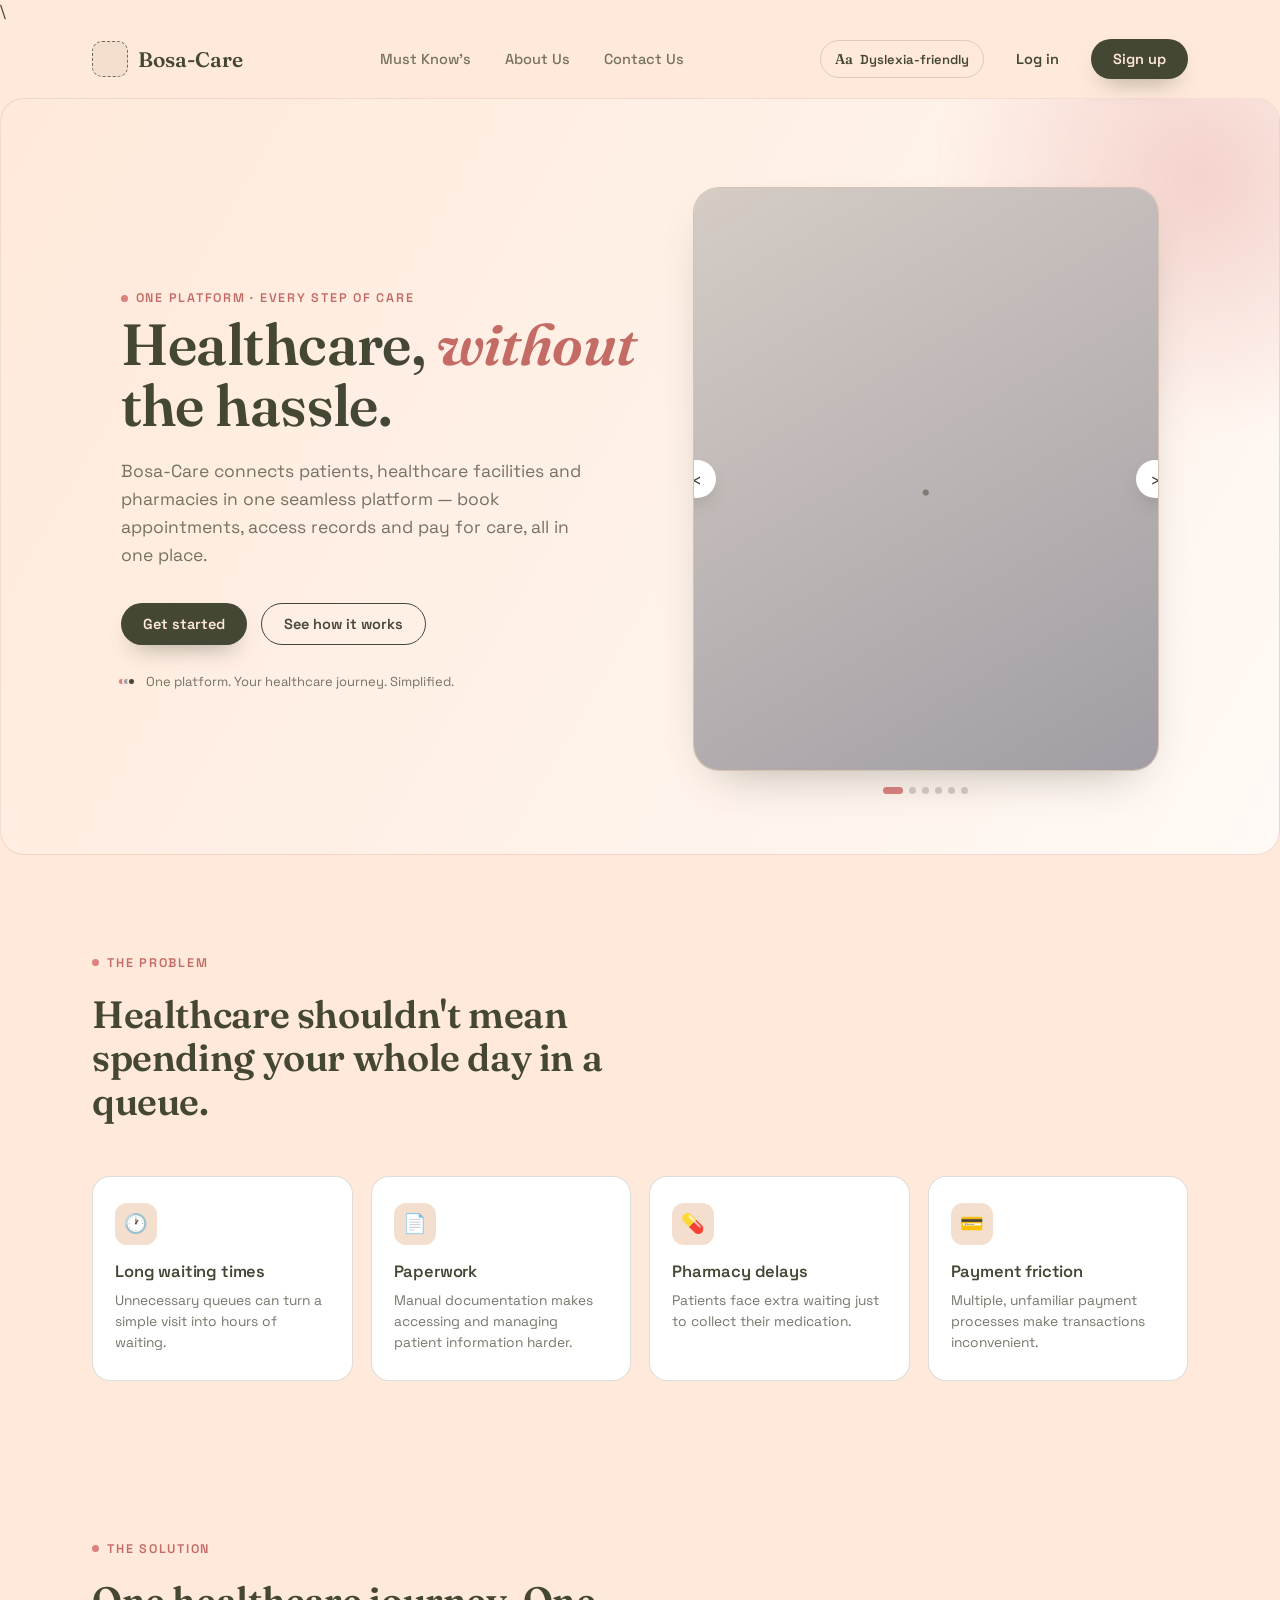
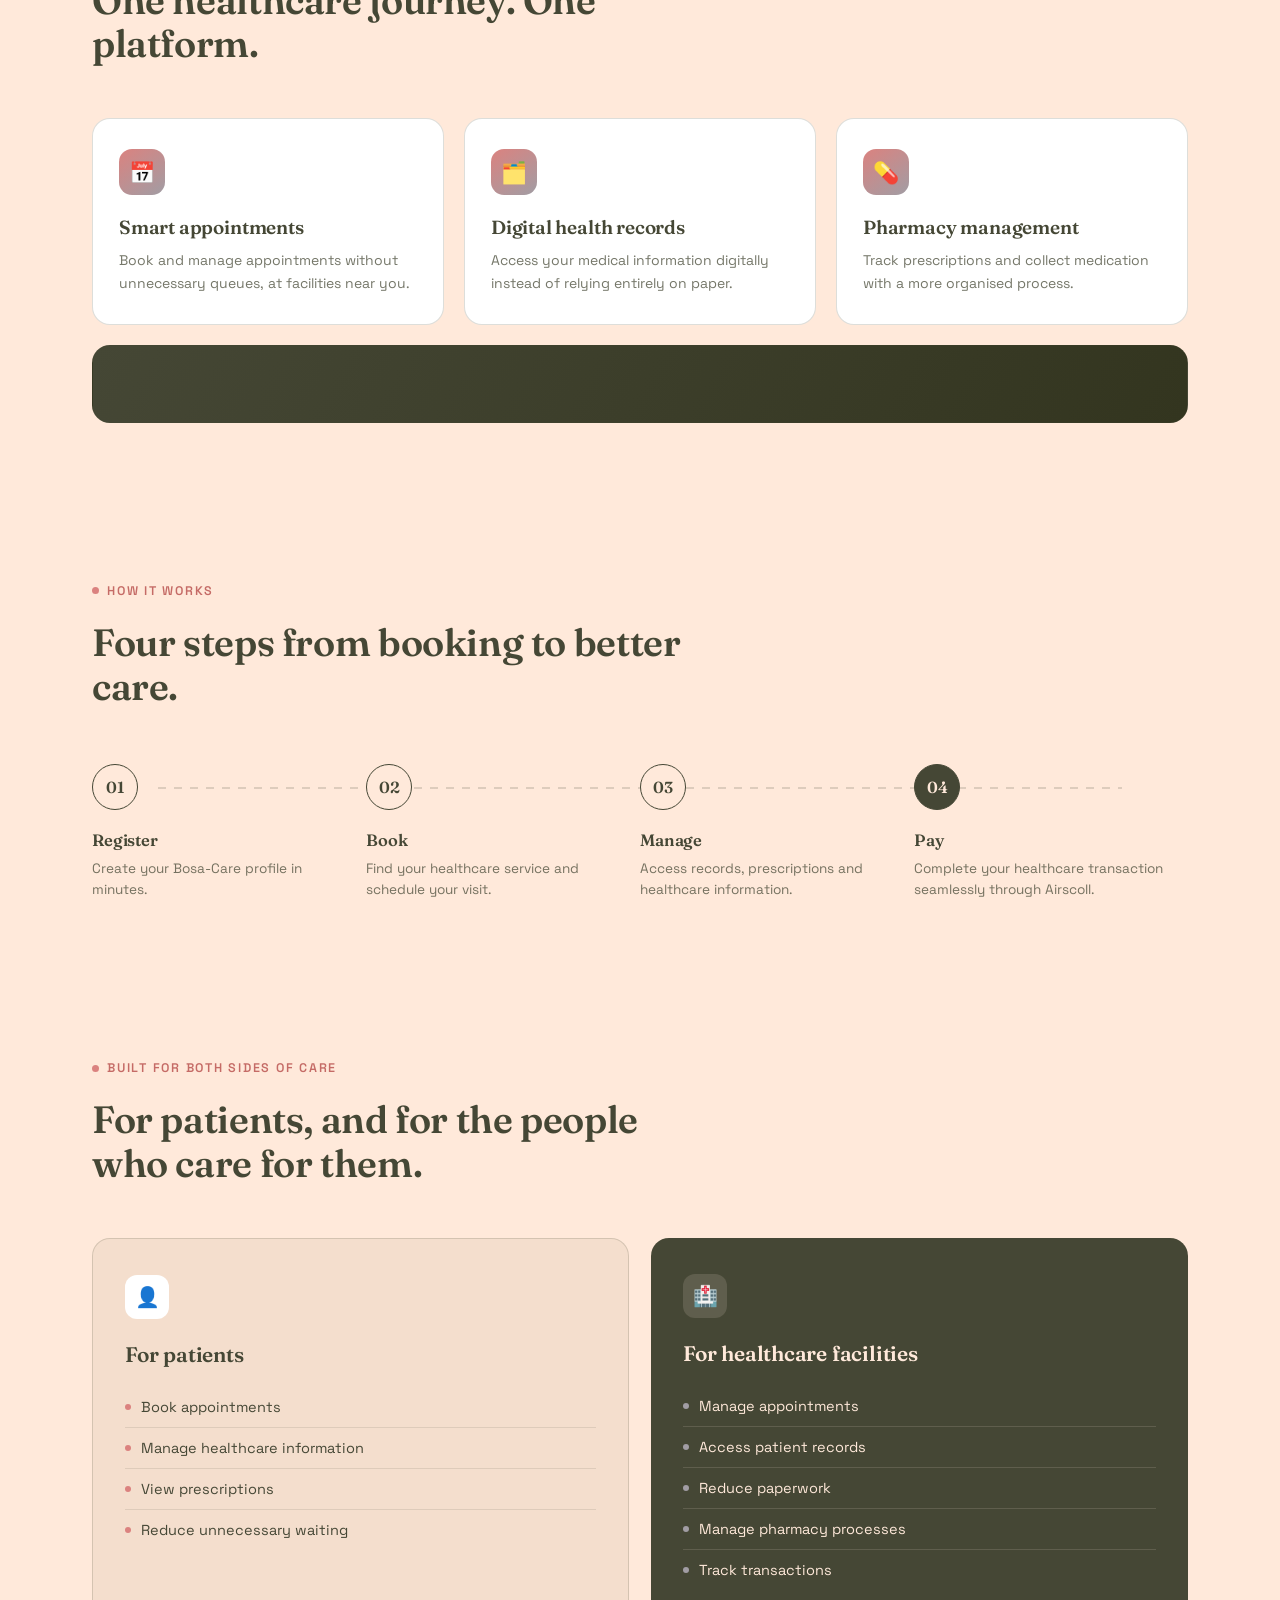
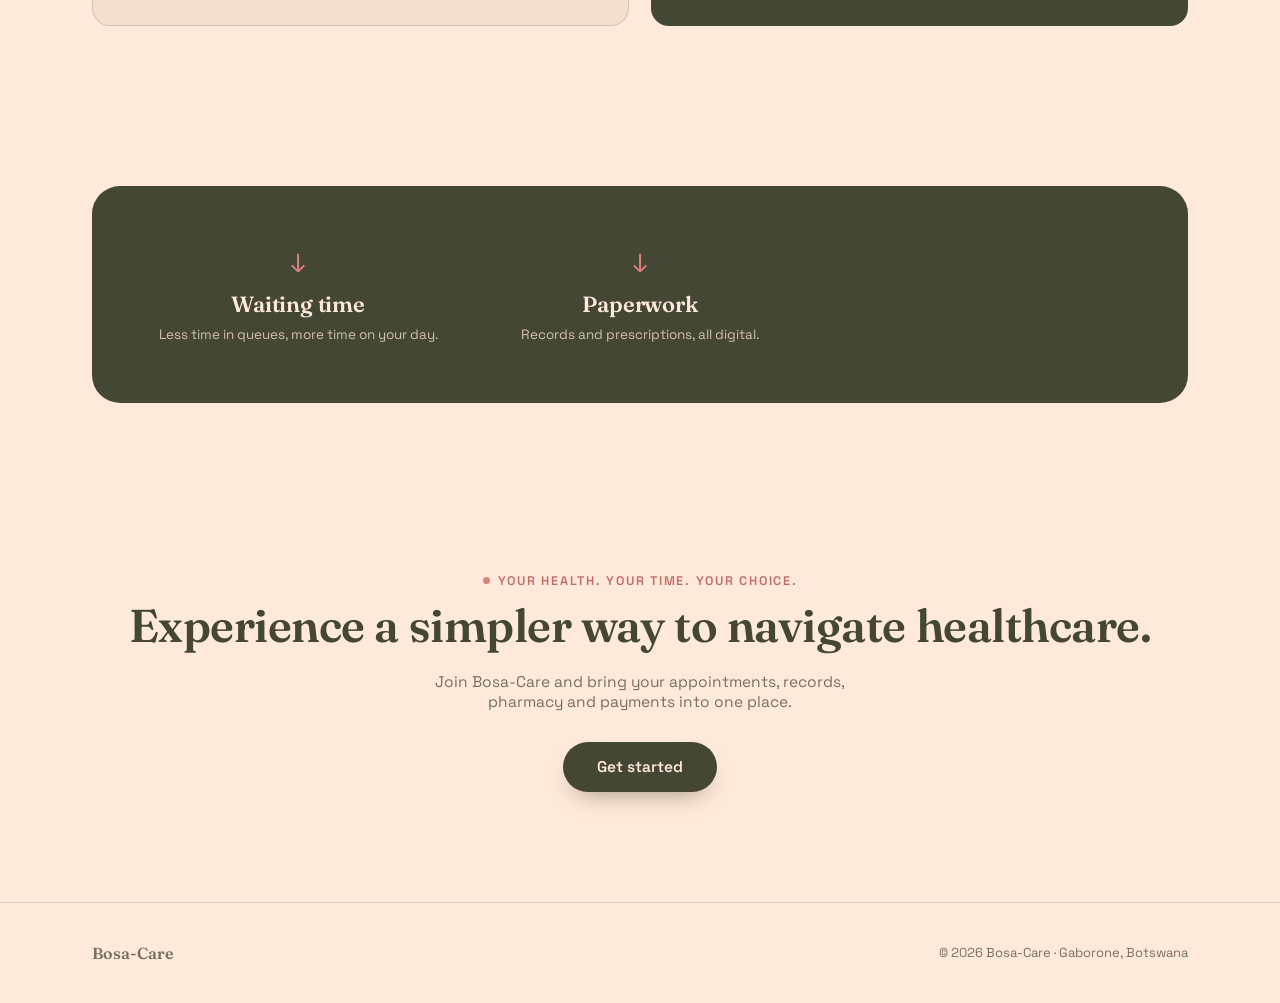
==== commit fea455aa: "Update index.html" ====
--- a/index.html
+++ b/index.html
@@ -469,39 +469,39 @@
         <div class="carousel-track" id="carouselTrack">
 
           <div class="carousel-slide">
-            <img src="images/princess-marina-hospital.jpg" alt="Princess Marina Hospital, Gaborone" onerror="this.style.display='none'; this.nextElementSibling.style.display='flex';">
+            <img src="image.jpg" alt="Princess Marina Hospital, Gaborone" onerror="this.style.display='none'; this.nextElementSibling.style.display='flex';">
             <div class="slide-fallback"><span class="slide-icon">.</span></div>
-            <div class="slide-caption"><span class="slide-loc">Gaborone</span><span class="slide-name">Princess Marina Hospital</span></div>
+            
           </div>
 
           <div class="carousel-slide">
-            <img src="images/nyangabgwe-hospital.jpg" alt="Nyangabgwe Referral Hospital, Francistown" onerror="this.style.display='none'; this.nextElementSibling.style.display='flex';">
+            <img src="image2.jpg" alt="Nyangabgwe Referral Hospital, Francistown" onerror="this.style.display='none'; this.nextElementSibling.style.display='flex';">
             <div class="slide-fallback"><span class="slide-icon">.</span></div>
-            <div class="slide-caption"><span class="slide-loc">Francistown</span><span class="slide-name">Nyangabgwe Referral Hospital</span></div>
+           
           </div>
 
           <div class="carousel-slide">
-            <img src="images/scottish-livingstone-hospital.jpg" alt="Scottish Livingstone Hospital, Molepolole" onerror="this.style.display='none'; this.nextElementSibling.style.display='flex';">
+            <img src="Image3.jpg" alt="Scottish Livingstone Hospital, Molepolole" onerror="this.style.display='none'; this.nextElementSibling.style.display='flex';">
             <div class="slide-fallback"><span class="slide-icon">.</span></div>
-            <div class="slide-caption"><span class="slide-loc">Molepolole</span><span class="slide-name">Scottish Livingstone Hospital</span></div>
+            
           </div>
 
           <div class="carousel-slide">
-            <img src="images/bokamoso-hospital.jpg" alt="Bokamoso Private Hospital, Gaborone" onerror="this.style.display='none'; this.nextElementSibling.style.display='flex';">
+            <img src="image4.jpg" alt="Bokamoso Private Hospital, Gaborone" onerror="this.style.display='none'; this.nextElementSibling.style.display='flex';">
             <div class="slide-fallback"><span class="slide-icon">.</span></div>
-            <div class="slide-caption"><span class="slide-loc">Gaborone</span><span class="slide-name">Bokamoso Private Hospital</span></div>
+           
           </div>
 
           <div class="carousel-slide">
-            <img src="images/letsholathebe-hospital.jpg" alt="Letsholathebe II Memorial Hospital, Maun" onerror="this.style.display='none'; this.nextElementSibling.style.display='flex';">
+            <img src="image5.jpg" alt="Letsholathebe II Memorial Hospital, Maun" onerror="this.style.display='none'; this.nextElementSibling.style.display='flex';">
             <div class="slide-fallback"><span class="slide-icon">.</span></div>
-            <div class="slide-caption"><span class="slide-loc">Maun</span><span class="slide-name">Letsholathebe II Memorial Hospital</span></div>
+           
           </div>
 
           <div class="carousel-slide">
-            <img src="images/gaborone-clinic.jpg" alt="Community clinic, Gaborone" onerror="this.style.display='none'; this.nextElementSibling.style.display='flex';">
+            <img src="image6.jpg" alt="Community clinic, Gaborone" onerror="this.style.display='none'; this.nextElementSibling.style.display='flex';">
             <div class="slide-fallback"><span class="slide-icon">.</span></div>
-            <div class="slide-caption"><span class="slide-loc">Gaborone</span><span class="slide-name">Community Health Clinic</span></div>
+           
           </div>
 
         </div>
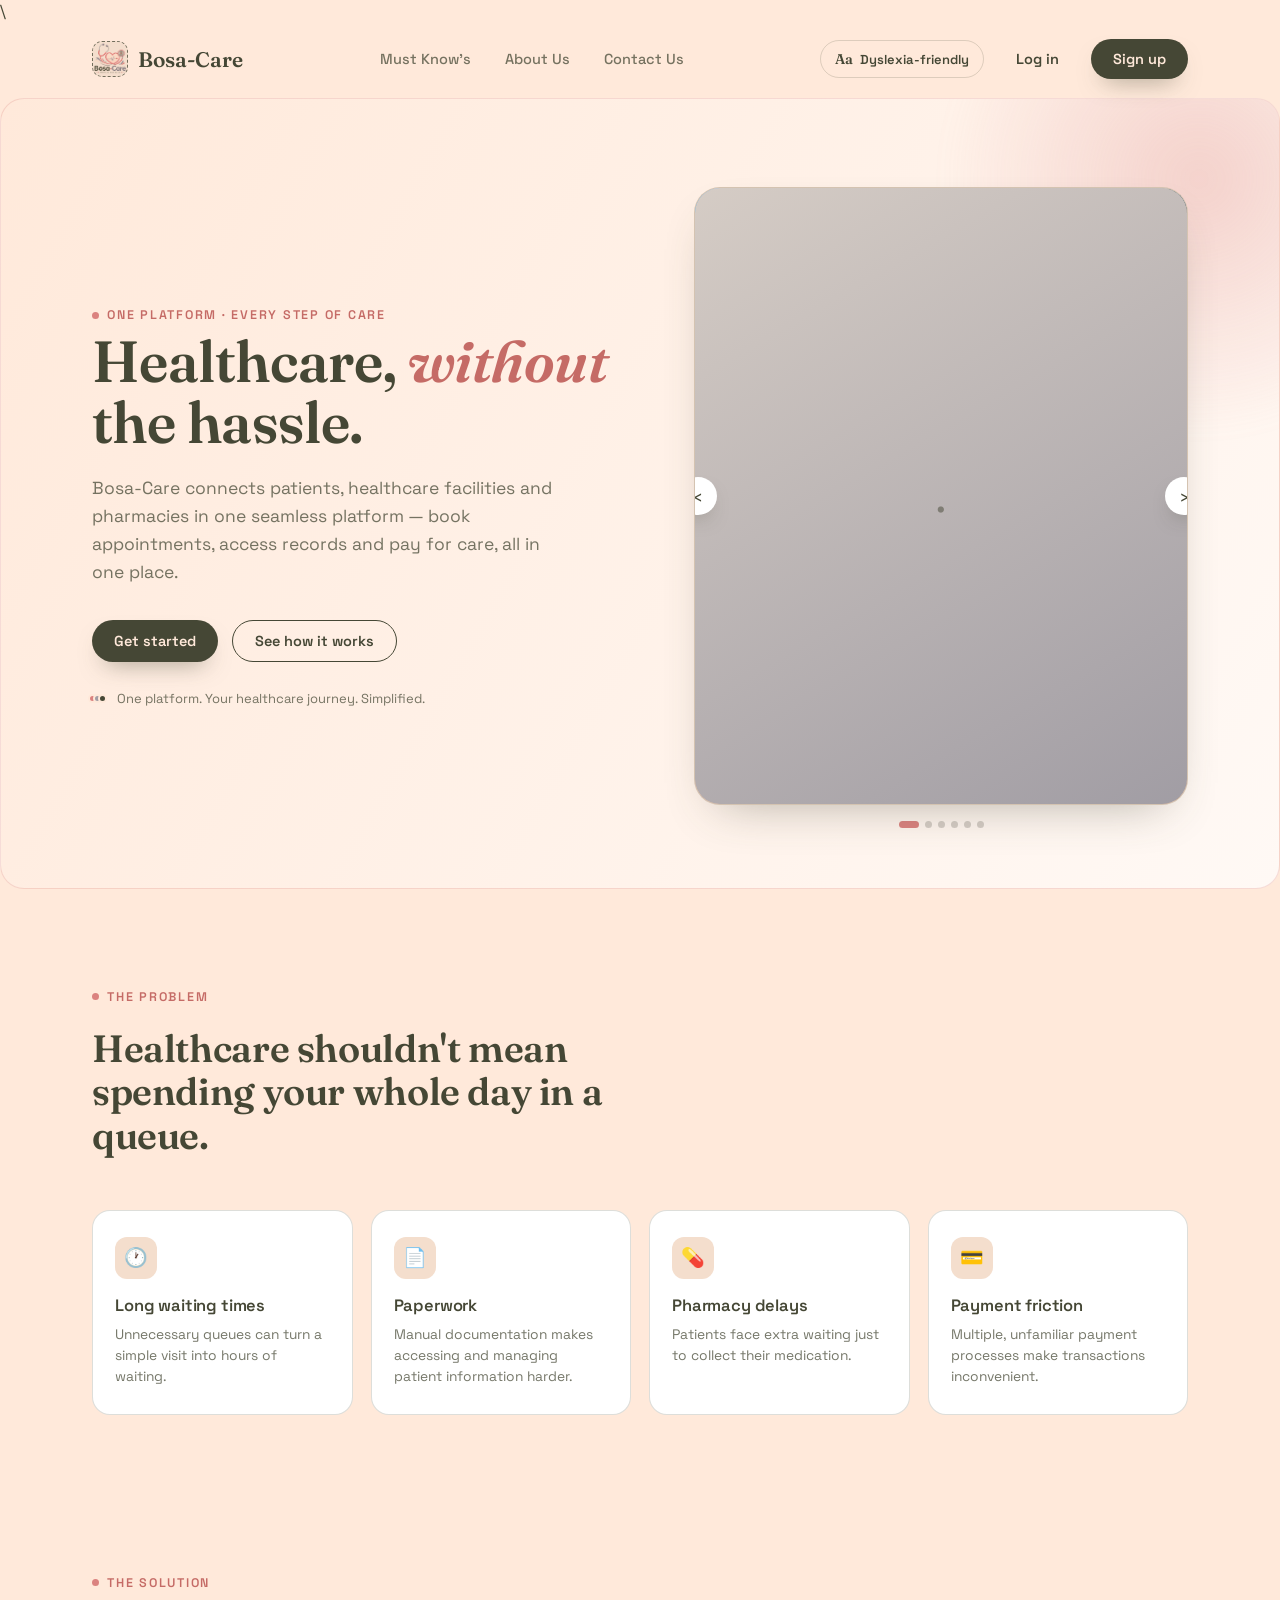
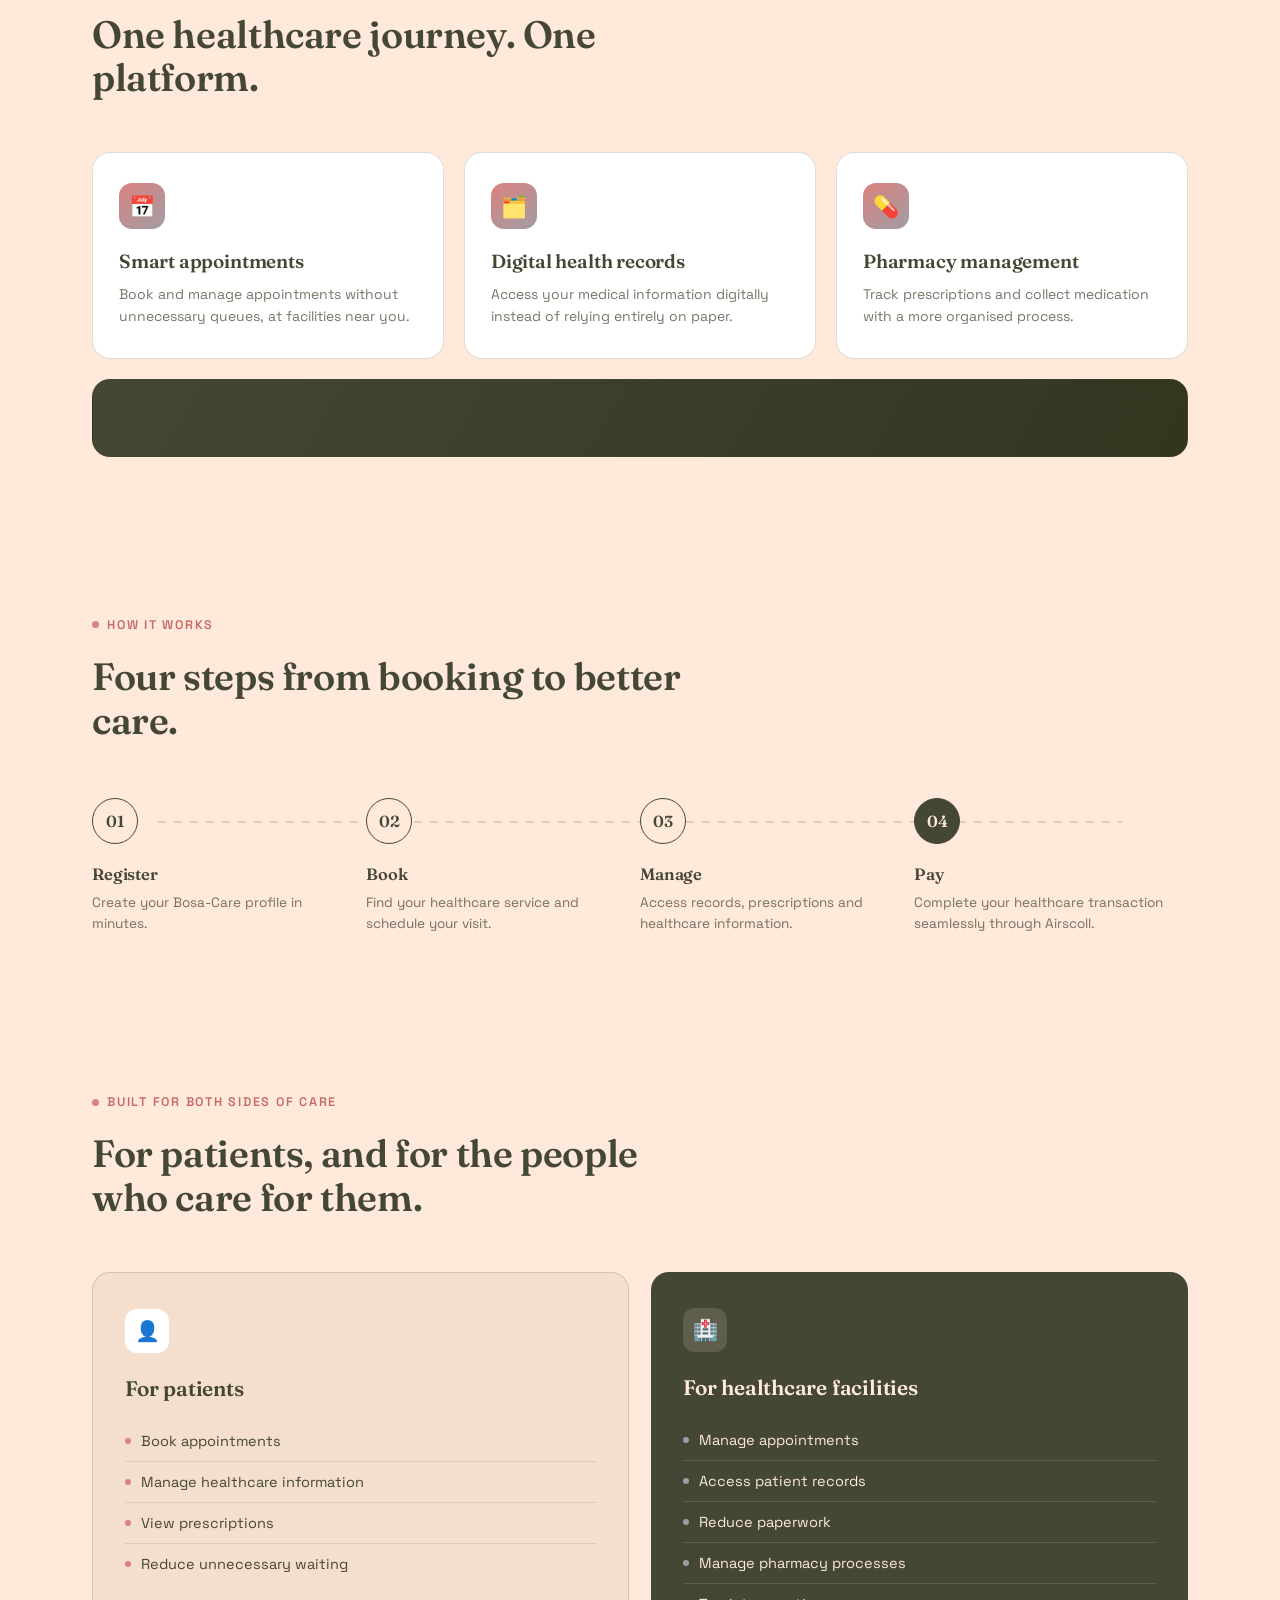
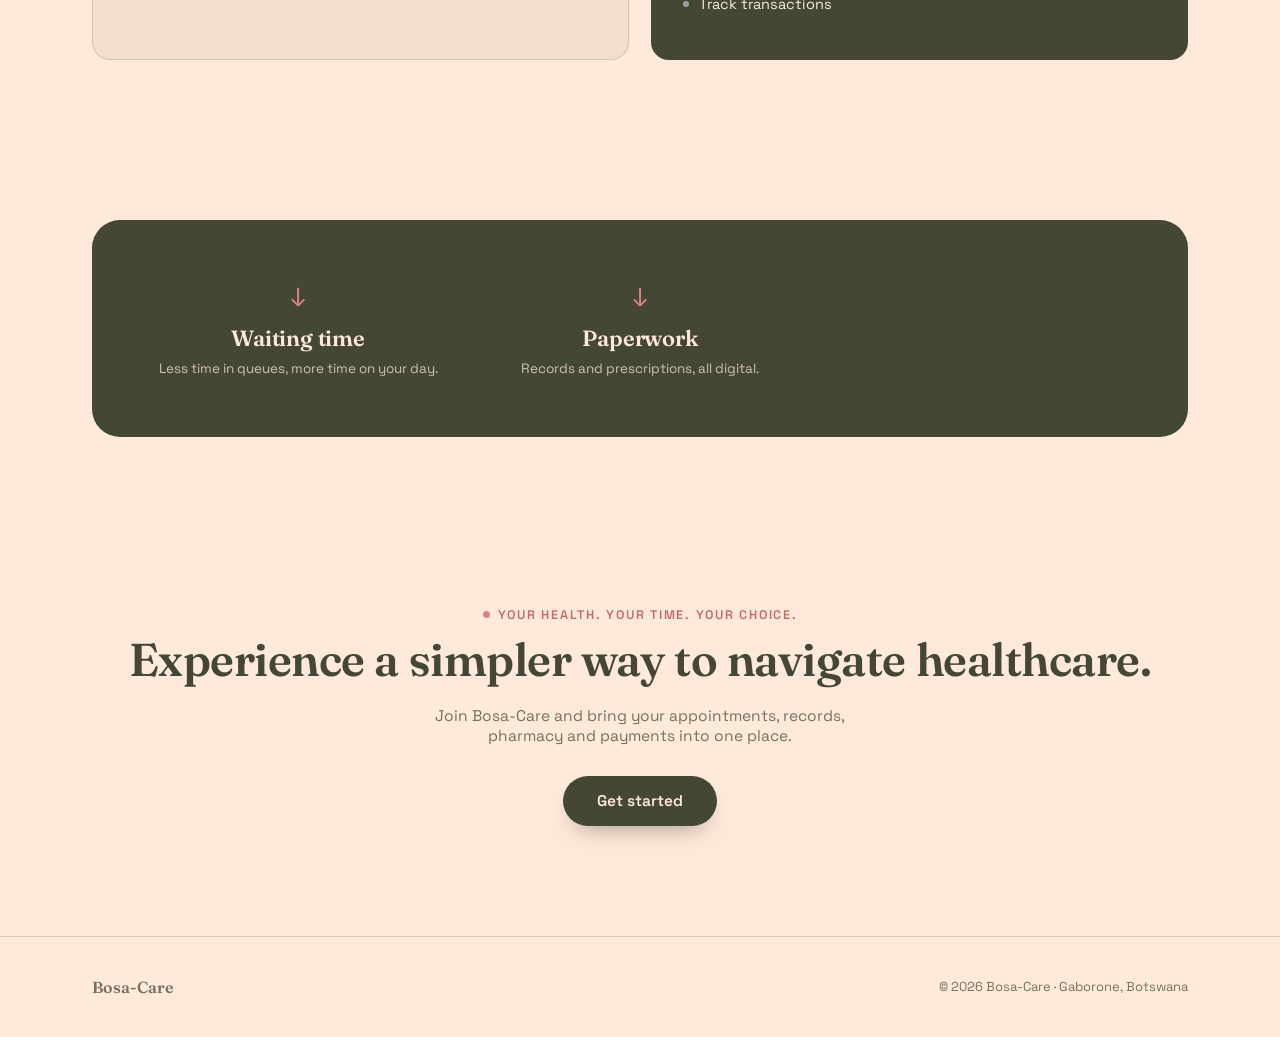
==== commit 01ef5eb6: "Update index.html" ====
--- a/index.html
+++ b/index.html
@@ -469,37 +469,37 @@
         <div class="carousel-track" id="carouselTrack">
 
           <div class="carousel-slide">
-            <img src="image.jpg" alt="Princess Marina Hospital, Gaborone" onerror="this.style.display='none'; this.nextElementSibling.style.display='flex';">
+            <img src="images.jpg" alt="Princess Marina Hospital, Gaborone" onerror="this.style.display='none'; this.nextElementSibling.style.display='flex';">
             <div class="slide-fallback"><span class="slide-icon">.</span></div>
             
           </div>
 
           <div class="carousel-slide">
-            <img src="image2.jpg" alt="Nyangabgwe Referral Hospital, Francistown" onerror="this.style.display='none'; this.nextElementSibling.style.display='flex';">
+            <img src="images 2.jpg" alt="Nyangabgwe Referral Hospital, Francistown" onerror="this.style.display='none'; this.nextElementSibling.style.display='flex';">
             <div class="slide-fallback"><span class="slide-icon">.</span></div>
            
           </div>
 
           <div class="carousel-slide">
-            <img src="Image3.jpg" alt="Scottish Livingstone Hospital, Molepolole" onerror="this.style.display='none'; this.nextElementSibling.style.display='flex';">
+            <img src="Image 3.jpg" alt="Scottish Livingstone Hospital, Molepolole" onerror="this.style.display='none'; this.nextElementSibling.style.display='flex';">
             <div class="slide-fallback"><span class="slide-icon">.</span></div>
             
           </div>
 
           <div class="carousel-slide">
-            <img src="image4.jpg" alt="Bokamoso Private Hospital, Gaborone" onerror="this.style.display='none'; this.nextElementSibling.style.display='flex';">
+            <img src="image 4.jpg" alt="Bokamoso Private Hospital, Gaborone" onerror="this.style.display='none'; this.nextElementSibling.style.display='flex';">
             <div class="slide-fallback"><span class="slide-icon">.</span></div>
            
           </div>
 
           <div class="carousel-slide">
-            <img src="image5.jpg" alt="Letsholathebe II Memorial Hospital, Maun" onerror="this.style.display='none'; this.nextElementSibling.style.display='flex';">
+            <img src="image 5.jpg" alt="Letsholathebe II Memorial Hospital, Maun" onerror="this.style.display='none'; this.nextElementSibling.style.display='flex';">
             <div class="slide-fallback"><span class="slide-icon">.</span></div>
            
           </div>
 
           <div class="carousel-slide">
-            <img src="image6.jpg" alt="Community clinic, Gaborone" onerror="this.style.display='none'; this.nextElementSibling.style.display='flex';">
+            <img src="image 6.jpg" alt="Community clinic, Gaborone" onerror="this.style.display='none'; this.nextElementSibling.style.display='flex';">
             <div class="slide-fallback"><span class="slide-icon">.</span></div>
            
           </div>
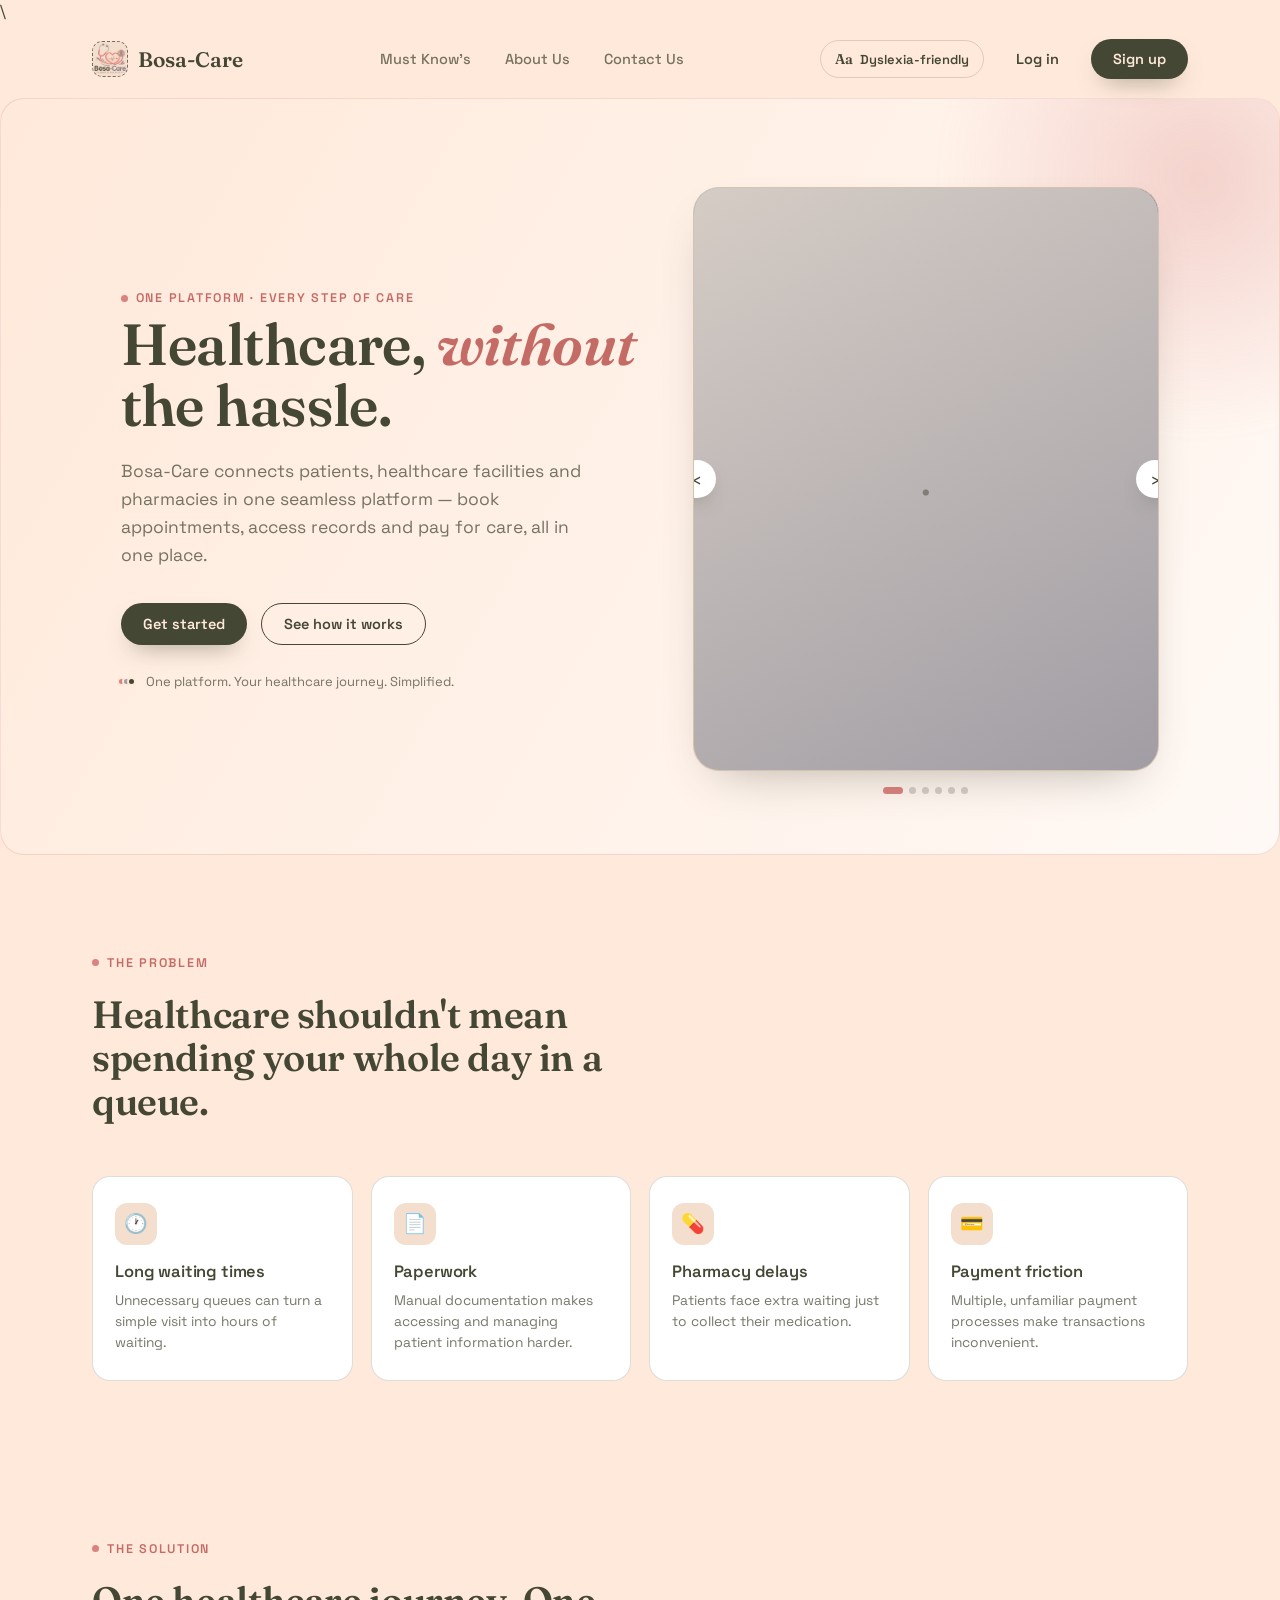
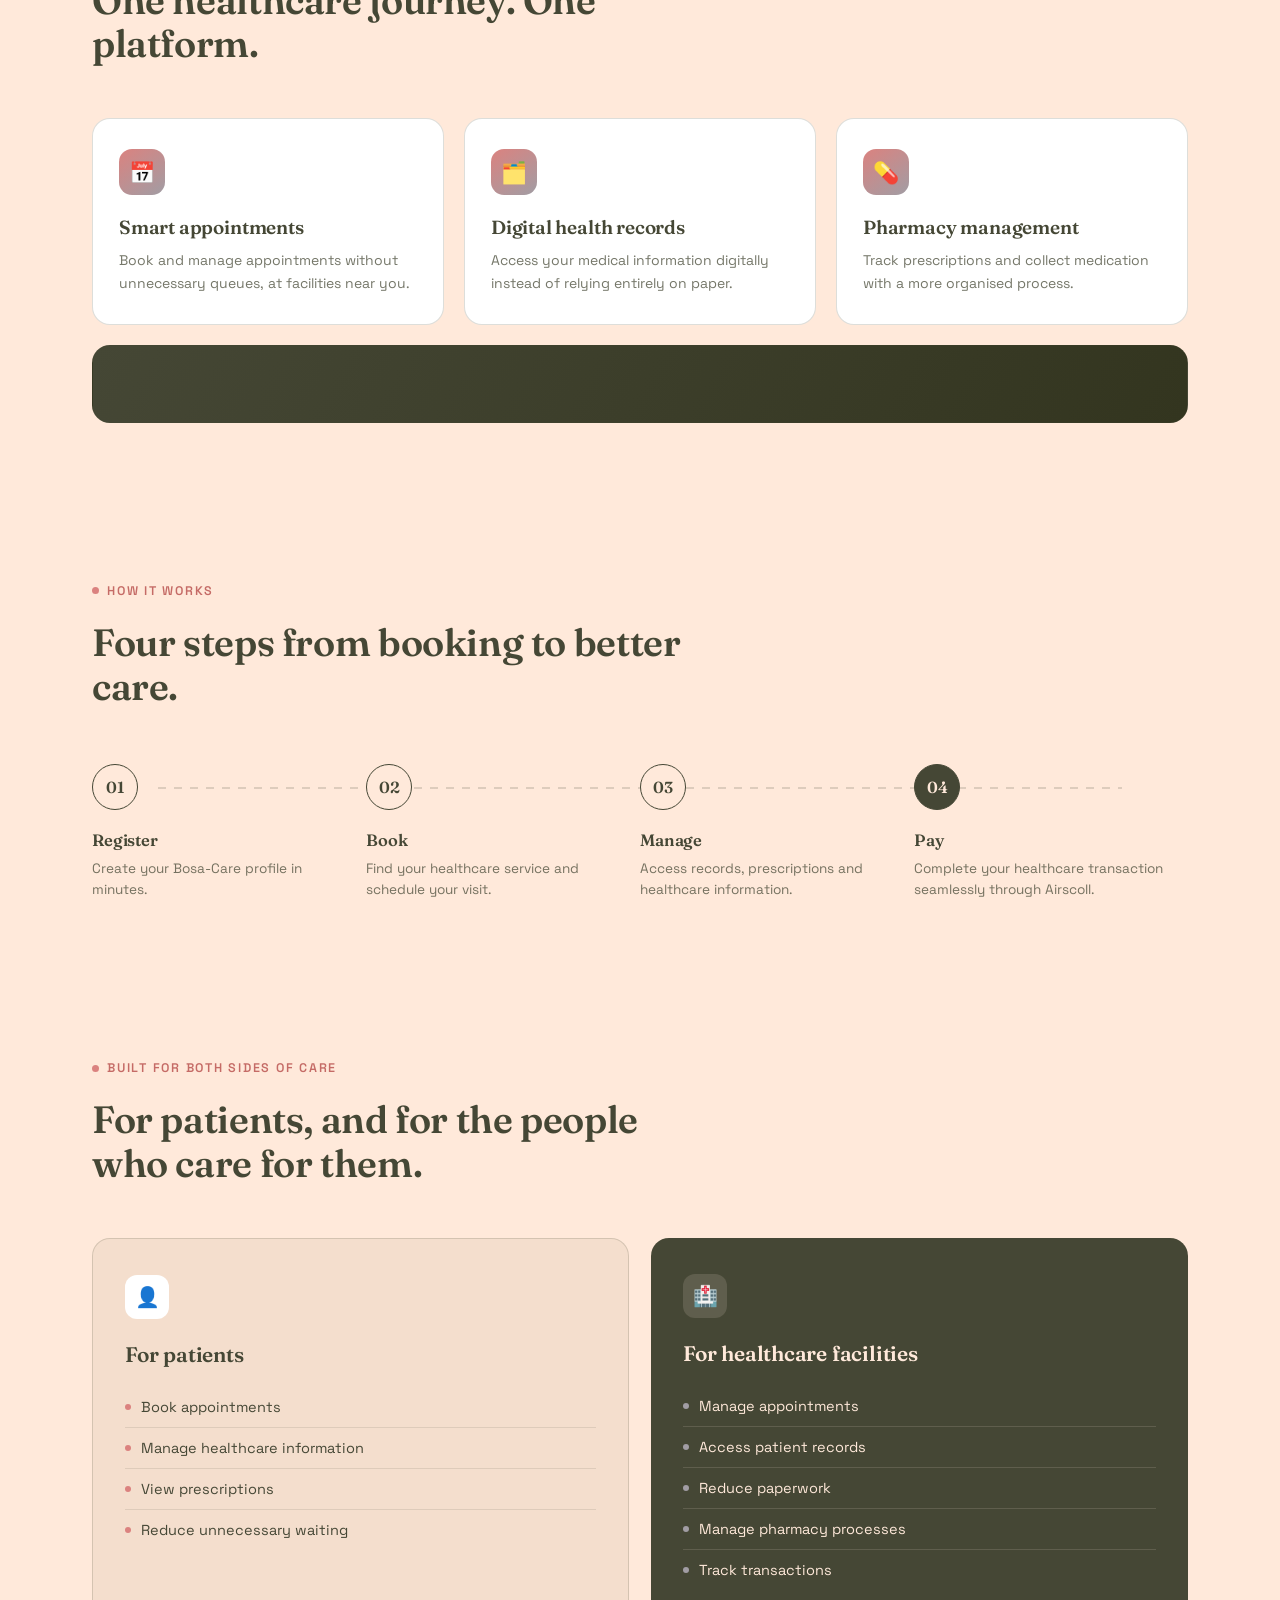
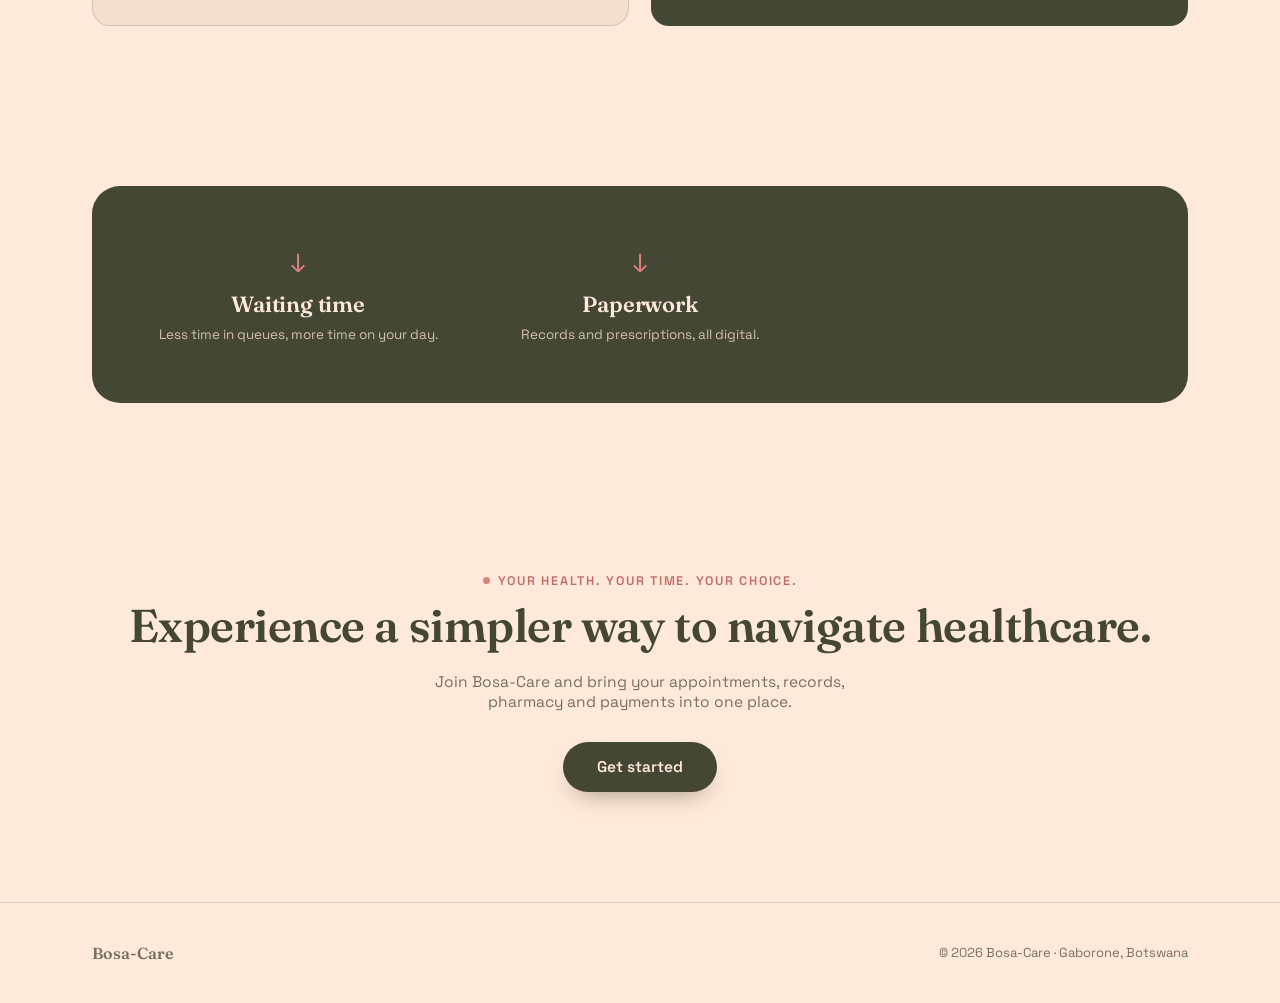
==== commit 8e6cf68b: "Update index.html" ====
--- a/index.html
+++ b/index.html
@@ -475,31 +475,31 @@
           </div>
 
           <div class="carousel-slide">
-            <img src="images 2.jpg" alt="Nyangabgwe Referral Hospital, Francistown" onerror="this.style.display='none'; this.nextElementSibling.style.display='flex';">
+            <img src="images2.jpg" alt="Nyangabgwe Referral Hospital, Francistown" onerror="this.style.display='none'; this.nextElementSibling.style.display='flex';">
             <div class="slide-fallback"><span class="slide-icon">.</span></div>
            
           </div>
 
           <div class="carousel-slide">
-            <img src="Image 3.jpg" alt="Scottish Livingstone Hospital, Molepolole" onerror="this.style.display='none'; this.nextElementSibling.style.display='flex';">
+            <img src="Images3.jpg" alt="Scottish Livingstone Hospital, Molepolole" onerror="this.style.display='none'; this.nextElementSibling.style.display='flex';">
             <div class="slide-fallback"><span class="slide-icon">.</span></div>
             
           </div>
 
           <div class="carousel-slide">
-            <img src="image 4.jpg" alt="Bokamoso Private Hospital, Gaborone" onerror="this.style.display='none'; this.nextElementSibling.style.display='flex';">
+            <img src="images4.jpg" alt="Bokamoso Private Hospital, Gaborone" onerror="this.style.display='none'; this.nextElementSibling.style.display='flex';">
             <div class="slide-fallback"><span class="slide-icon">.</span></div>
            
           </div>
 
           <div class="carousel-slide">
-            <img src="image 5.jpg" alt="Letsholathebe II Memorial Hospital, Maun" onerror="this.style.display='none'; this.nextElementSibling.style.display='flex';">
+            <img src="images5.jpg" alt="Letsholathebe II Memorial Hospital, Maun" onerror="this.style.display='none'; this.nextElementSibling.style.display='flex';">
             <div class="slide-fallback"><span class="slide-icon">.</span></div>
            
           </div>
 
           <div class="carousel-slide">
-            <img src="image 6.jpg" alt="Community clinic, Gaborone" onerror="this.style.display='none'; this.nextElementSibling.style.display='flex';">
+            <img src="images6.jpg" alt="Community clinic, Gaborone" onerror="this.style.display='none'; this.nextElementSibling.style.display='flex';">
             <div class="slide-fallback"><span class="slide-icon">.</span></div>
            
           </div>
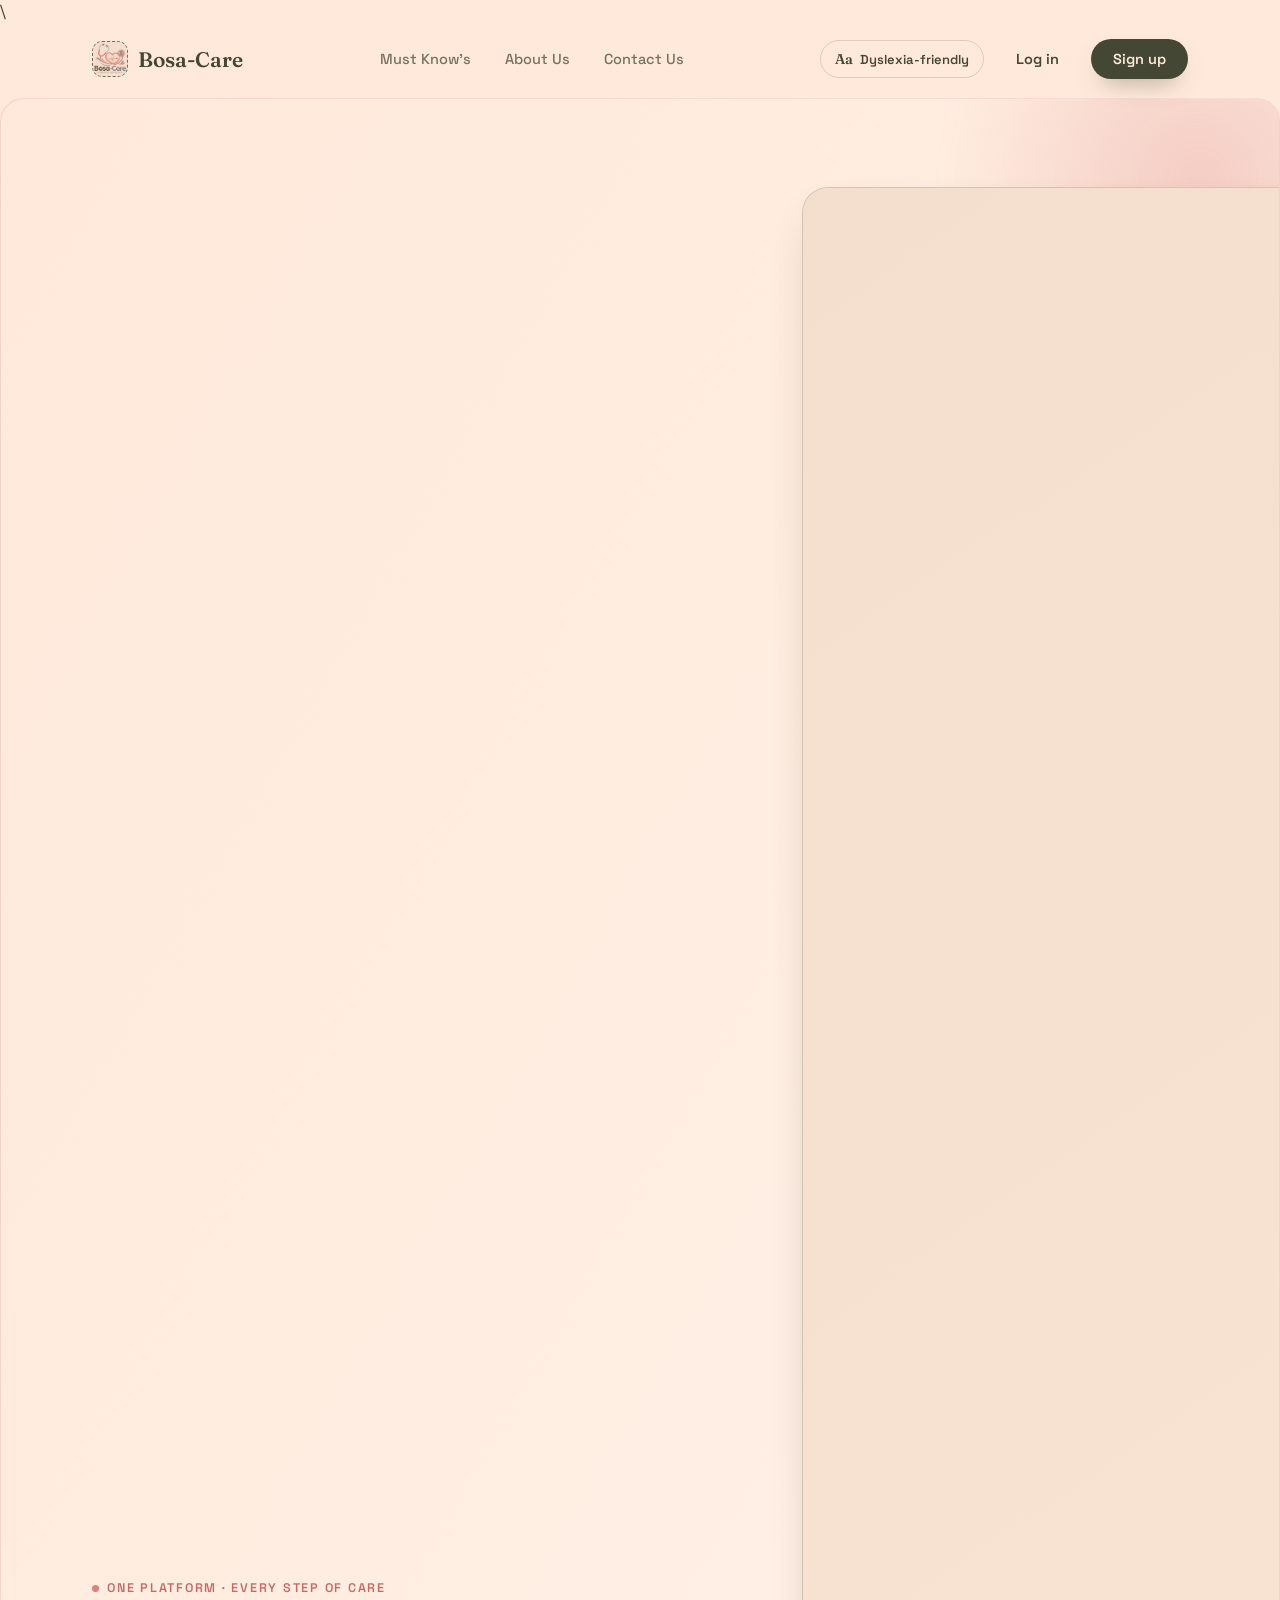
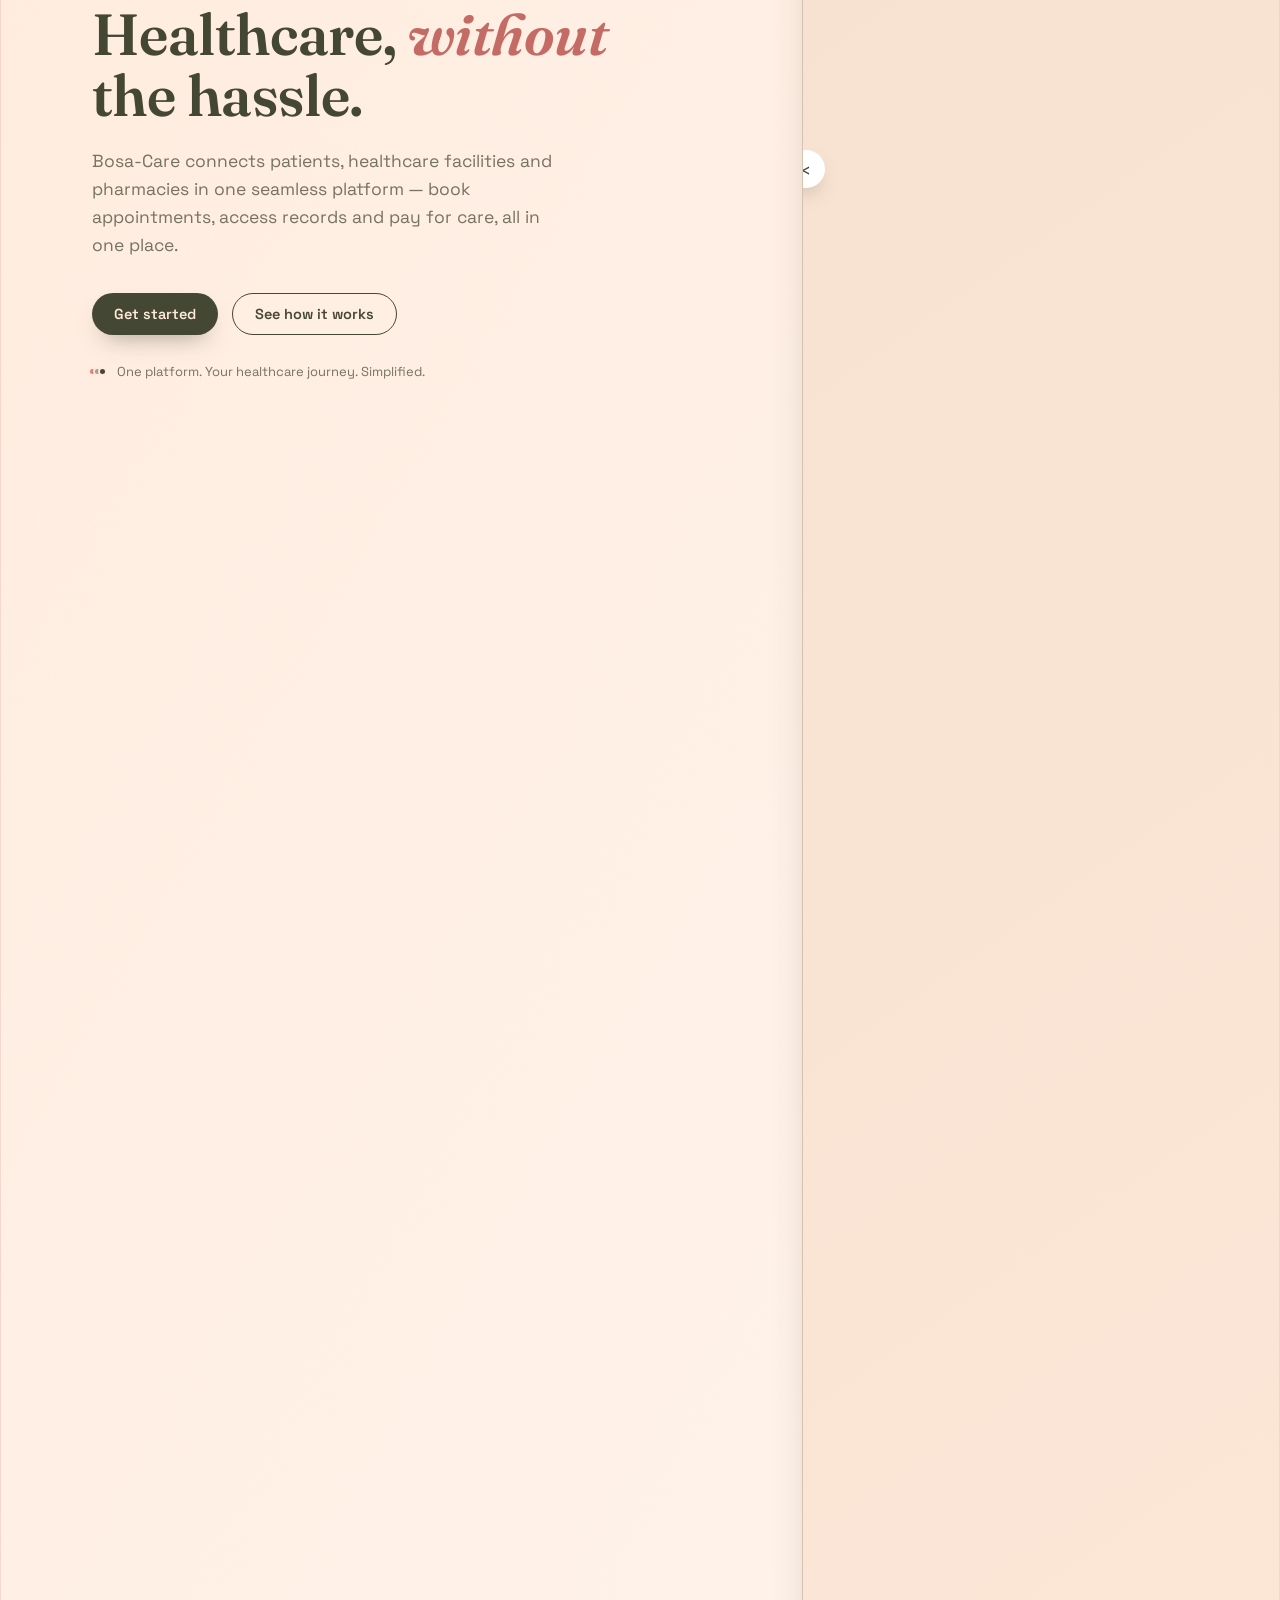
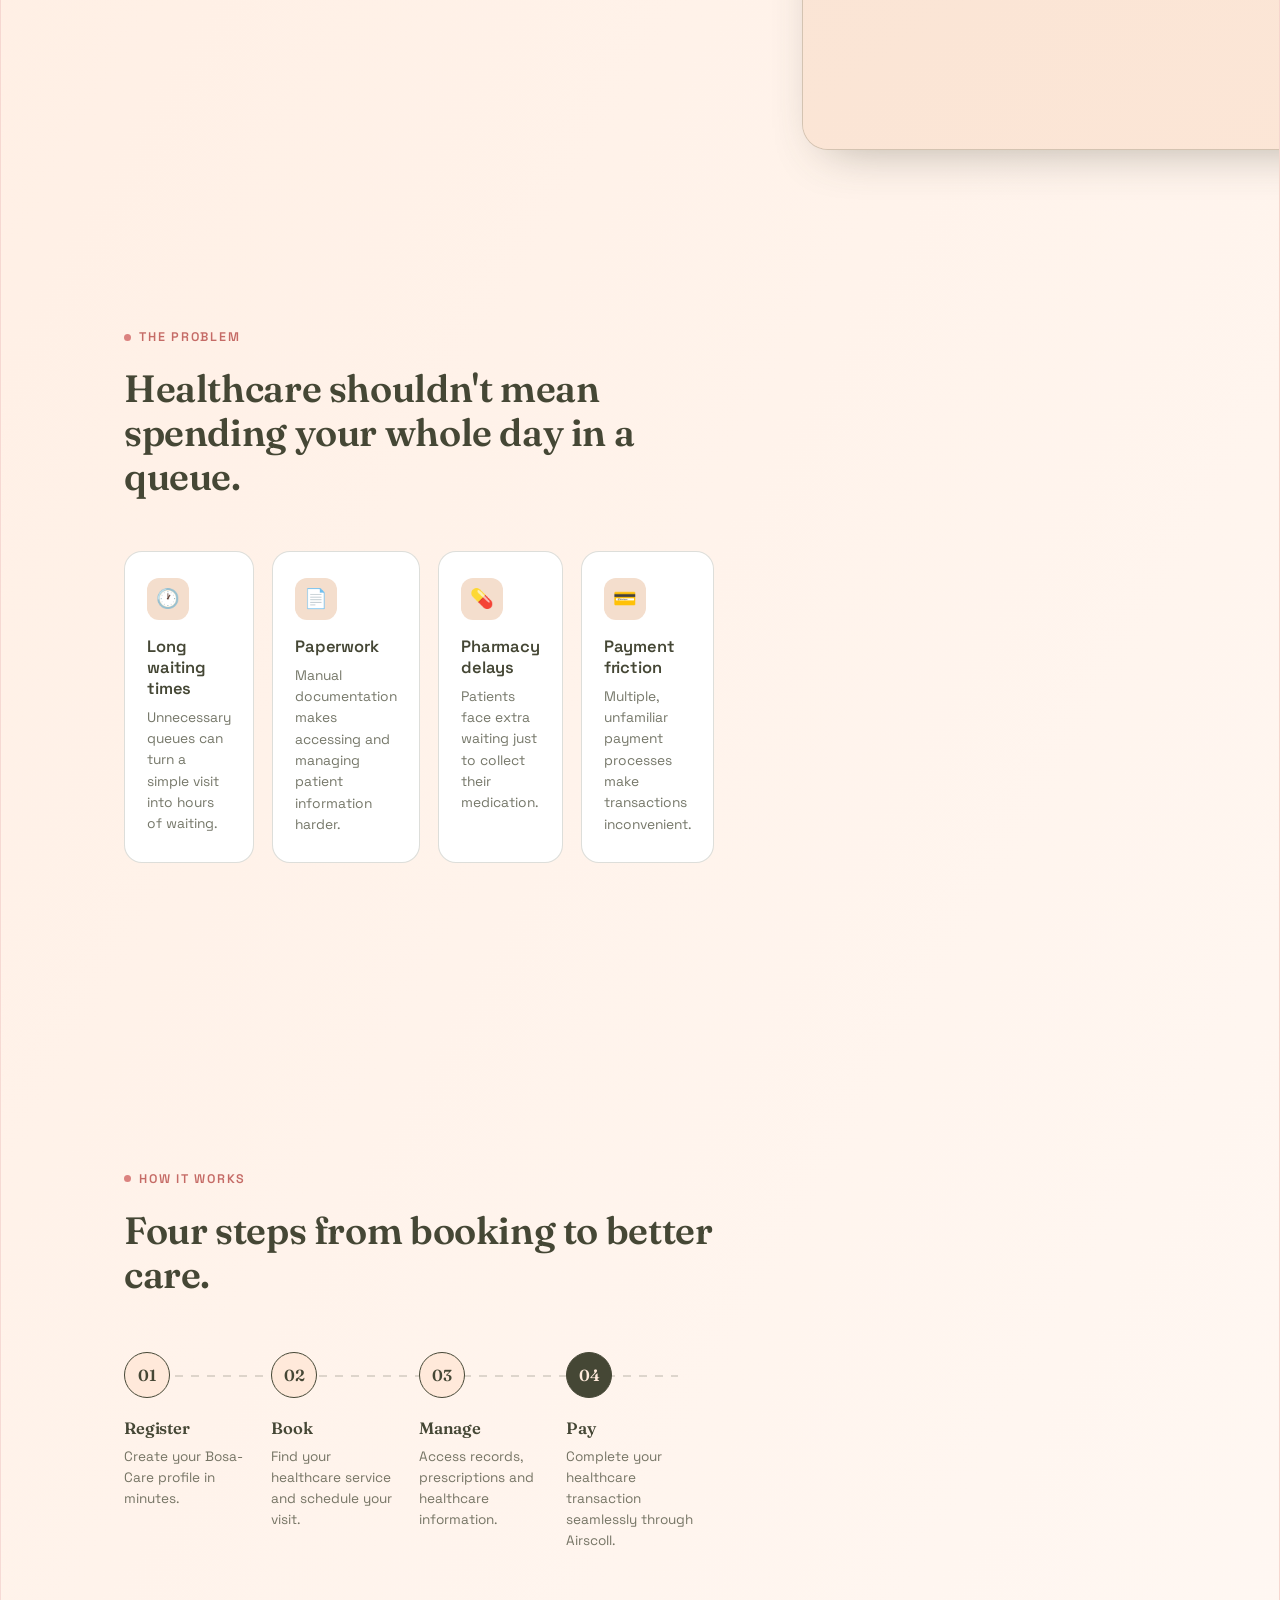
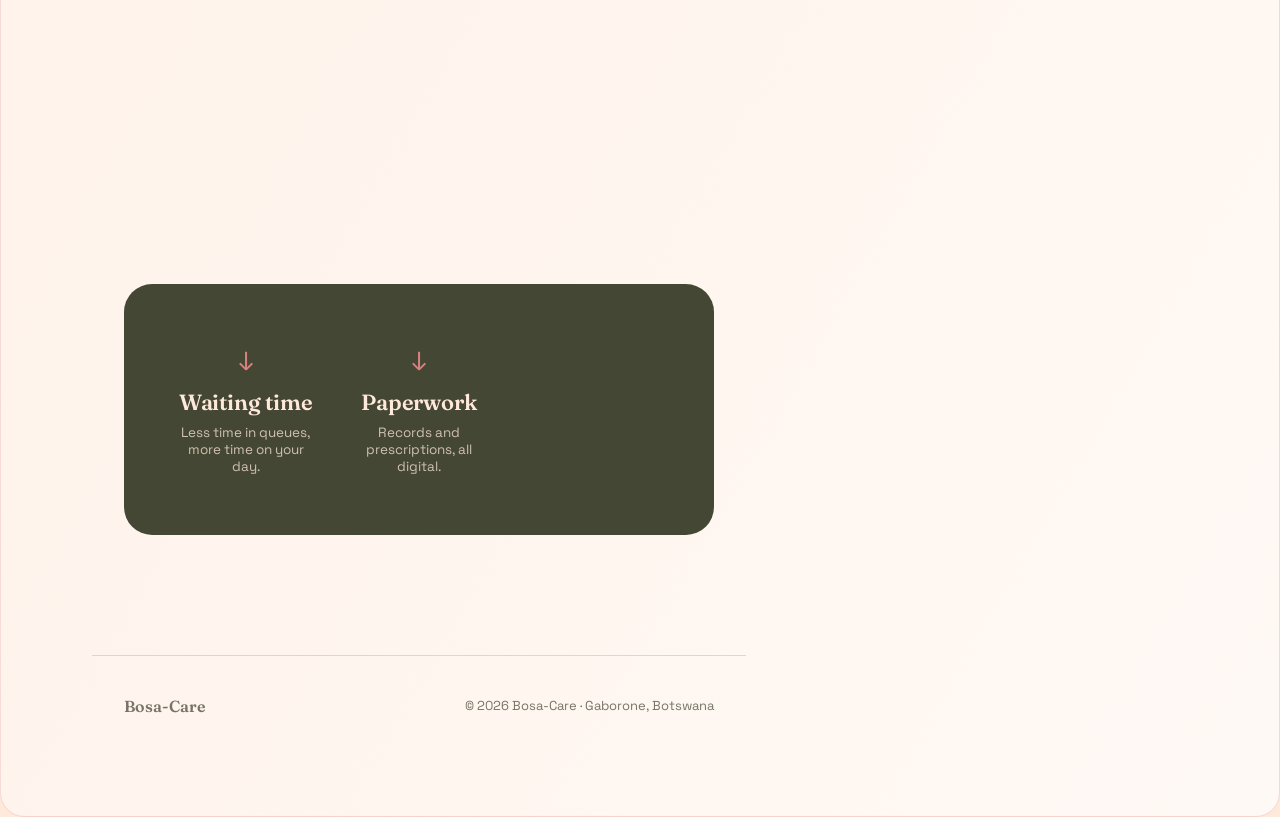
==== commit b9e9fa1a: "Update index.html" ====
--- a/index.html
+++ b/index.html
@@ -419,6 +419,115 @@
   @media (prefers-reduced-motion: reduce){
     *{animation-duration:0.001ms !important; transition-duration:0.001ms !important;}
   }
+  /* ---------- Quote Slide Styling ---------- */
+.quote-slide {
+    background: linear-gradient(145deg, var(--sand-dim) 0%, var(--sand) 100%);
+    display: flex;
+    align-items: center;
+    justify-content: center;
+    padding: 40px 30px;
+    position: relative;
+    overflow: hidden;
+}
+
+/* Decorative background pattern for quote slides */
+.quote-slide::before {
+    content: "";
+    position: absolute;
+    top: -50%;
+    right: -30%;
+    width: 300px;
+    height: 300px;
+    border-radius: 50%;
+    background: radial-gradient(circle, rgba(219, 130, 127, 0.15), transparent 70%);
+    pointer-events: none;
+}
+
+.quote-slide::after {
+    content: "";
+    position: absolute;
+    bottom: -40%;
+    left: -20%;
+    width: 250px;
+    height: 250px;
+    border-radius: 50%;
+    background: radial-gradient(circle, rgba(161, 157, 164, 0.12), transparent 70%);
+    pointer-events: none;
+}
+
+.slide-quote-content {
+    position: relative;
+    z-index: 2;
+    text-align: center;
+    max-width: 500px;
+    padding: 20px;
+}
+
+.quote-icon {
+    font-size: 48px;
+    margin-bottom: 16px;
+    display: inline-block;
+    animation: floatIcon 3s ease-in-out infinite;
+}
+
+@keyframes floatIcon {
+    0%, 100% { transform: translateY(0px); }
+    50% { transform: translateY(-8px); }
+}
+
+.slide-quote-content blockquote {
+    font-family: 'Fraunces', serif;
+    font-size: clamp(20px, 2.8vw, 30px);
+    line-height: 1.4;
+    color: var(--ink-deep);
+    margin: 0;
+    padding: 0;
+    font-weight: 600;
+    letter-spacing: -0.01em;
+    quotes: none;
+}
+
+.quote-tagline {
+    font-size: 14px;
+    color: var(--coral-deep);
+    font-weight: 500;
+    margin-top: 16px;
+    letter-spacing: 0.05em;
+    text-transform: uppercase;
+    font-family: 'Space Grotesk', sans-serif;
+}
+
+/* Responsive quote slides */
+@media (max-width: 920px) {
+    .slide-quote-content blockquote {
+        font-size: clamp(18px, 2.5vw, 24px);
+    }
+    
+    .quote-icon {
+        font-size: 38px;
+    }
+}
+
+@media (max-width: 560px) {
+    .quote-slide {
+        padding: 24px 16px;
+    }
+    
+    .slide-quote-content blockquote {
+        font-size: 16px;
+        line-height: 1.5;
+    }
+    
+    .quote-icon {
+        font-size: 32px;
+        margin-bottom: 10px;
+    }
+    
+    .quote-tagline {
+        font-size: 11px;
+        margin-top: 10px;
+    }
+}
 </style>
 </head>
 <body>
@@ -464,54 +573,111 @@
          Drop matching image files into an /images folder (same names as the src
          attributes below) and each slide will use your real photo automatically.
          Until then, each slide shows a soft placeholder with the facility name. -->
-    <div class="hero-carousel">
-      <div class="carousel-viewport">
+   <!-- Carousel: Health Quotes & Promotional Messages -->
+<div class="hero-carousel">
+    <div class="carousel-viewport">
         <div class="carousel-track" id="carouselTrack">
 
-          <div class="carousel-slide">
-            <img src="images.jpg" alt="Princess Marina Hospital, Gaborone" onerror="this.style.display='none'; this.nextElementSibling.style.display='flex';">
-            <div class="slide-fallback"><span class="slide-icon">.</span></div>
-            
-          </div>
-
-          <div class="carousel-slide">
-            <img src="images2.jpg" alt="Nyangabgwe Referral Hospital, Francistown" onerror="this.style.display='none'; this.nextElementSibling.style.display='flex';">
-            <div class="slide-fallback"><span class="slide-icon">.</span></div>
-           
-          </div>
-
-          <div class="carousel-slide">
-            <img src="Images3.jpg" alt="Scottish Livingstone Hospital, Molepolole" onerror="this.style.display='none'; this.nextElementSibling.style.display='flex';">
-            <div class="slide-fallback"><span class="slide-icon">.</span></div>
-            
-          </div>
-
-          <div class="carousel-slide">
-            <img src="images4.jpg" alt="Bokamoso Private Hospital, Gaborone" onerror="this.style.display='none'; this.nextElementSibling.style.display='flex';">
-            <div class="slide-fallback"><span class="slide-icon">.</span></div>
-           
-          </div>
-
-          <div class="carousel-slide">
-            <img src="images5.jpg" alt="Letsholathebe II Memorial Hospital, Maun" onerror="this.style.display='none'; this.nextElementSibling.style.display='flex';">
-            <div class="slide-fallback"><span class="slide-icon">.</span></div>
-           
-          </div>
-
-          <div class="carousel-slide">
-            <img src="images6.jpg" alt="Community clinic, Gaborone" onerror="this.style.display='none'; this.nextElementSibling.style.display='flex';">
-            <div class="slide-fallback"><span class="slide-icon">.</span></div>
-           
-          </div>
+            <!-- Slide 1 -->
+            <div class="carousel-slide quote-slide">
+                <div class="slide-quote-content">
+                    <div class="quote-icon">💚</div>
+                    <blockquote>"Your health is your greatest wealth. Take care of it today."</blockquote>
+                    <p class="quote-tagline">— Bosa-Care</p>
+                </div>
+            </div>
+
+            <!-- Slide 2 -->
+            <div class="carousel-slide quote-slide">
+                <div class="slide-quote-content">
+                    <div class="quote-icon">🫀</div>
+                    <blockquote>"Small steps every day lead to a healthier tomorrow."</blockquote>
+                    <p class="quote-tagline">— Bosa-Care</p>
+                </div>
+            </div>
+
+            <!-- Slide 3 -->
+            <div class="carousel-slide quote-slide">
+                <div class="slide-quote-content">
+                    <div class="quote-icon">🌿</div>
+                    <blockquote>"Healthcare should be simple, accessible, and stress-free."</blockquote>
+                    <p class="quote-tagline">— Bosa-Care</p>
+                </div>
+            </div>
+
+            <!-- Slide 4 -->
+            <div class="carousel-slide quote-slide">
+                <div class="slide-quote-content">
+                    <div class="quote-icon">💪</div>
+                    <blockquote>"Stay proactive, not reactive. Your health journey starts here."</blockquote>
+                    <p class="quote-tagline">— Bosa-Care</p>
+                </div>
+            </div>
+
+            <!-- Slide 5 -->
+            <div class="carousel-slide quote-slide">
+                <div class="slide-quote-content">
+                    <div class="quote-icon">🏥</div>
+                    <blockquote>"Connecting you to the care you deserve, every step of the way."</blockquote>
+                    <p class="quote-tagline">— Bosa-Care</p>
+                </div>
+            </div>
+
+            <!-- Slide 6 -->
+            <div class="carousel-slide quote-slide">
+                <div class="slide-quote-content">
+                    <div class="quote-icon">🧠</div>
+                    <blockquote>"Mental health matters. We're here to support your whole well-being."</blockquote>
+                    <p class="quote-tagline">— Bosa-Care</p>
+                </div>
+            </div>
+
+            <!-- Slide 7 -->
+            <div class="carousel-slide quote-slide">
+                <div class="slide-quote-content">
+                    <div class="quote-icon">❤️</div>
+                    <blockquote>"Better care starts with better connection. Join the Bosa-Care family."</blockquote>
+                    <p class="quote-tagline">— Bosa-Care</p>
+                </div>
+            </div>
+
+            <!-- Slide 8 -->
+            <div class="carousel-slide quote-slide">
+                <div class="slide-quote-content">
+                    <div class="quote-icon">⭐</div>
+                    <blockquote>"Empowering Batswana to take control of their health."</blockquote>
+                    <p class="quote-tagline">— Bosa-Care</p>
+                </div>
+            </div>
+
+            <!-- Slide 9 -->
+            <div class="carousel-slide quote-slide">
+                <div class="slide-quote-content">
+                    <div class="quote-icon">🤝</div>
+                    <blockquote>"One platform. One journey. Better health for all."</blockquote>
+                    <p class="quote-tagline">— Bosa-Care</p>
+                </div>
+            </div>
+
+            <!-- Slide 10 -->
+            <div class="carousel-slide quote-slide">
+                <div class="slide-quote-content">
+                    <div class="quote-icon">🌍</div>
+                    <blockquote>"Healthcare, without the hassle. Powered by Bosa-Care."</blockquote>
+                    <p class="quote-tagline">— Bosa-Care</p>
+                </div>
+            </div>
 
         </div>
+
+        <!-- Navigation Arrows -->
         <button class="car-arrow left" onclick="moveCarousel(-1)" aria-label="Previous slide">‹</button>
         <button class="car-arrow right" onclick="moveCarousel(1)" aria-label="Next slide">›</button>
-      </div>
-      <div class="carousel-dots" id="carouselDots"></div>
-    </div>
-  </div>
-</section>
+    </div>
+
+    <!-- Dots Indicator -->
+    <div class="carousel-dots" id="carouselDots"></div>
+</div>
 
 <section class="problem">
   <div class="wrap">
@@ -639,32 +805,53 @@
     btn.setAttribute('aria-pressed', on ? 'true' : 'false');
   }
 
-  // Hospitals & clinics carousel
-  const slides = document.querySelectorAll('.carousel-slide');
-  const track = document.getElementById('carouselTrack');
-  const dotsWrap = document.getElementById('carouselDots');
-  let current = 0;
-
-  slides.forEach((_, i) => {
+  // Carousel functionality
+const slides = document.querySelectorAll('.carousel-slide');
+const track = document.getElementById('carouselTrack');
+const dotsWrap = document.getElementById('carouselDots');
+let current = 0;
+let autoplayInterval;
+
+// Build dots
+slides.forEach((_, i) => {
     const dot = document.createElement('span');
-    if(i === 0) dot.classList.add('active');
-    dot.addEventListener('click', () => { current = i; updateCarousel(); });
+    if (i === 0) dot.classList.add('active');
+    dot.addEventListener('click', () => { 
+        current = i; 
+        updateCarousel(); 
+        resetAutoplay();
+    });
     dotsWrap.appendChild(dot);
-  });
-
-  function updateCarousel(){
+});
+
+function updateCarousel() {
     track.style.transform = `translateX(-${current * 100}%)`;
     [...dotsWrap.children].forEach((d, i) => d.classList.toggle('active', i === current));
-  }
-  function moveCarousel(dir){
+}
+
+function moveCarousel(dir) {
     current = (current + dir + slides.length) % slides.length;
     updateCarousel();
-  }
-
-  let autoplay = setInterval(() => moveCarousel(1), 4500);
-  const carouselEl = document.querySelector('.hero-carousel');
-  carouselEl.addEventListener('mouseenter', () => clearInterval(autoplay));
-  carouselEl.addEventListener('mouseleave', () => { autoplay = setInterval(() => moveCarousel(1), 4500); });
+    resetAutoplay();
+}
+
+function startAutoplay() {
+    autoplayInterval = setInterval(() => moveCarousel(1), 4500);
+}
+
+function resetAutoplay() {
+    clearInterval(autoplayInterval);
+    startAutoplay();
+}
+
+// Initialize autoplay
+startAutoplay();
+
+// Pause on hover
+const carouselEl = document.querySelector('.hero-carousel');
+carouselEl.addEventListener('mouseenter', () => clearInterval(autoplayInterval));
+carouselEl.addEventListener('mouseleave', startAutoplay);
+  
 </script>
 
 </body>
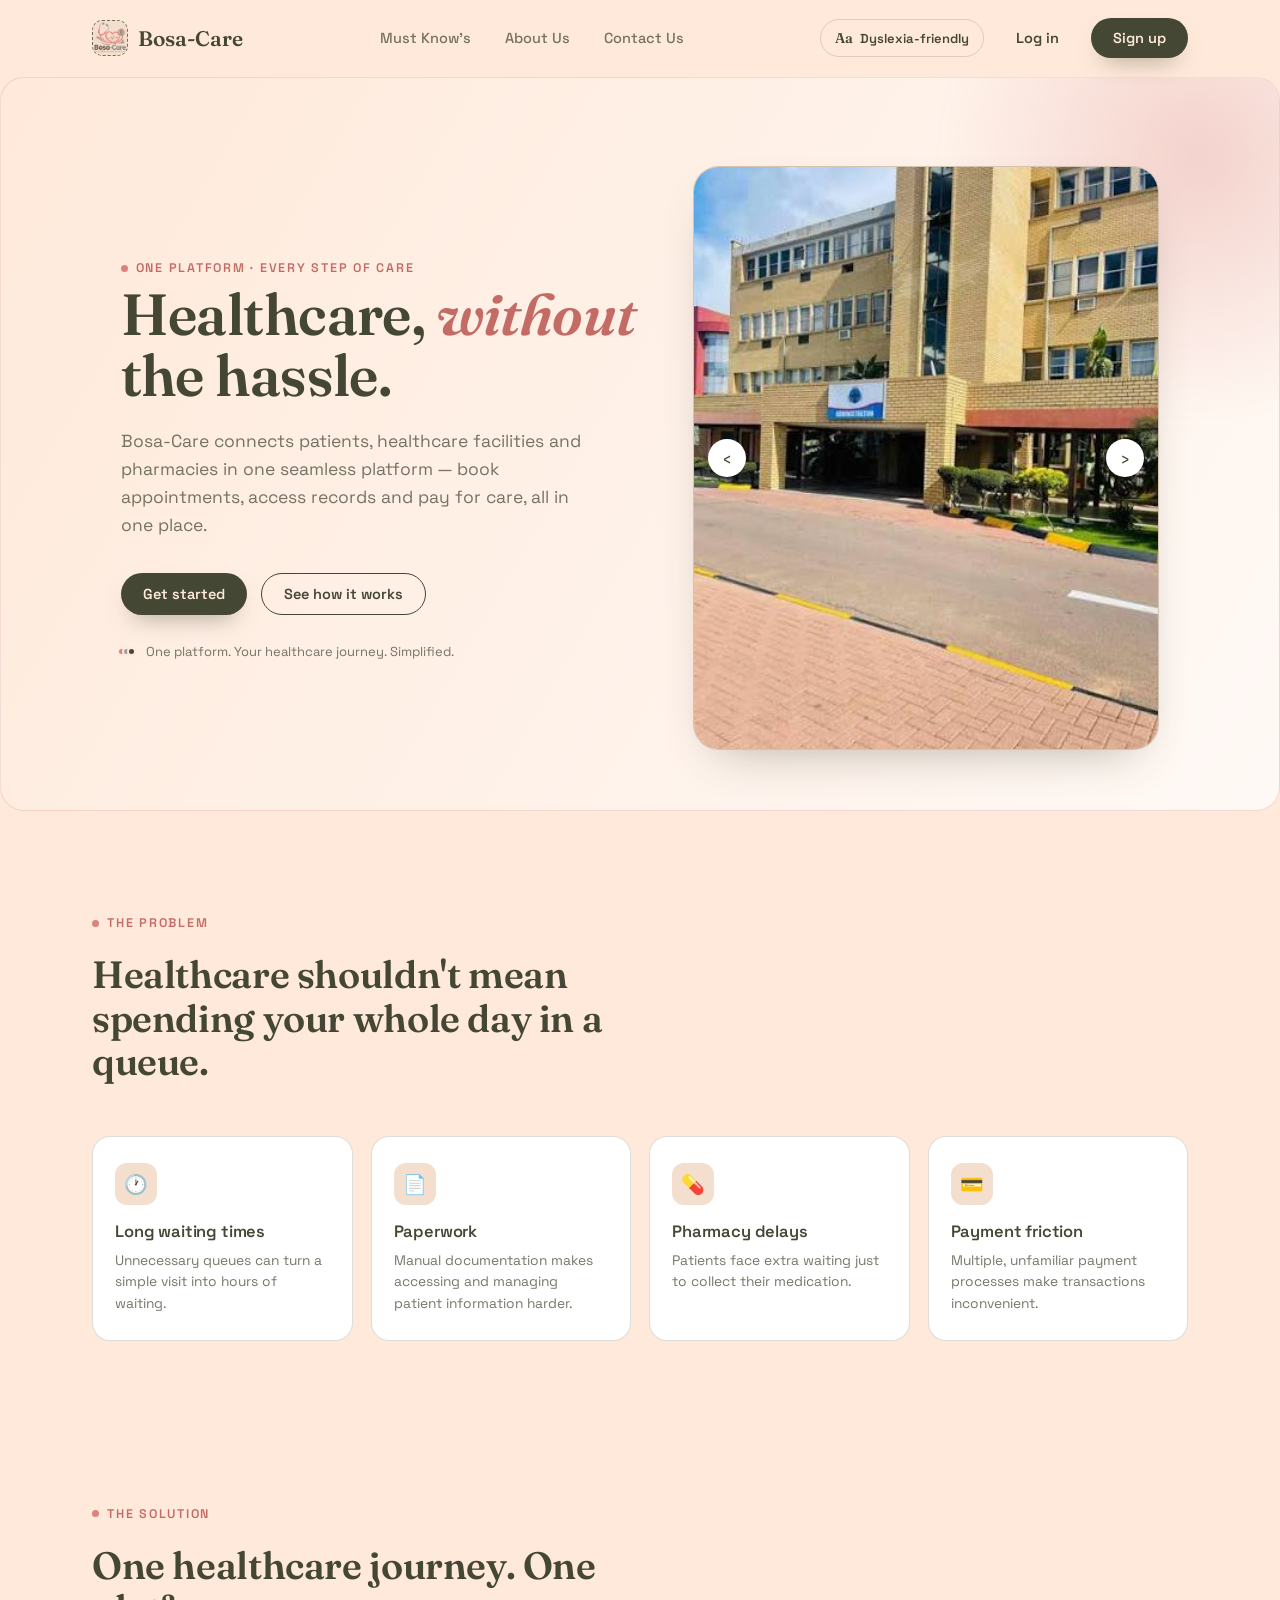
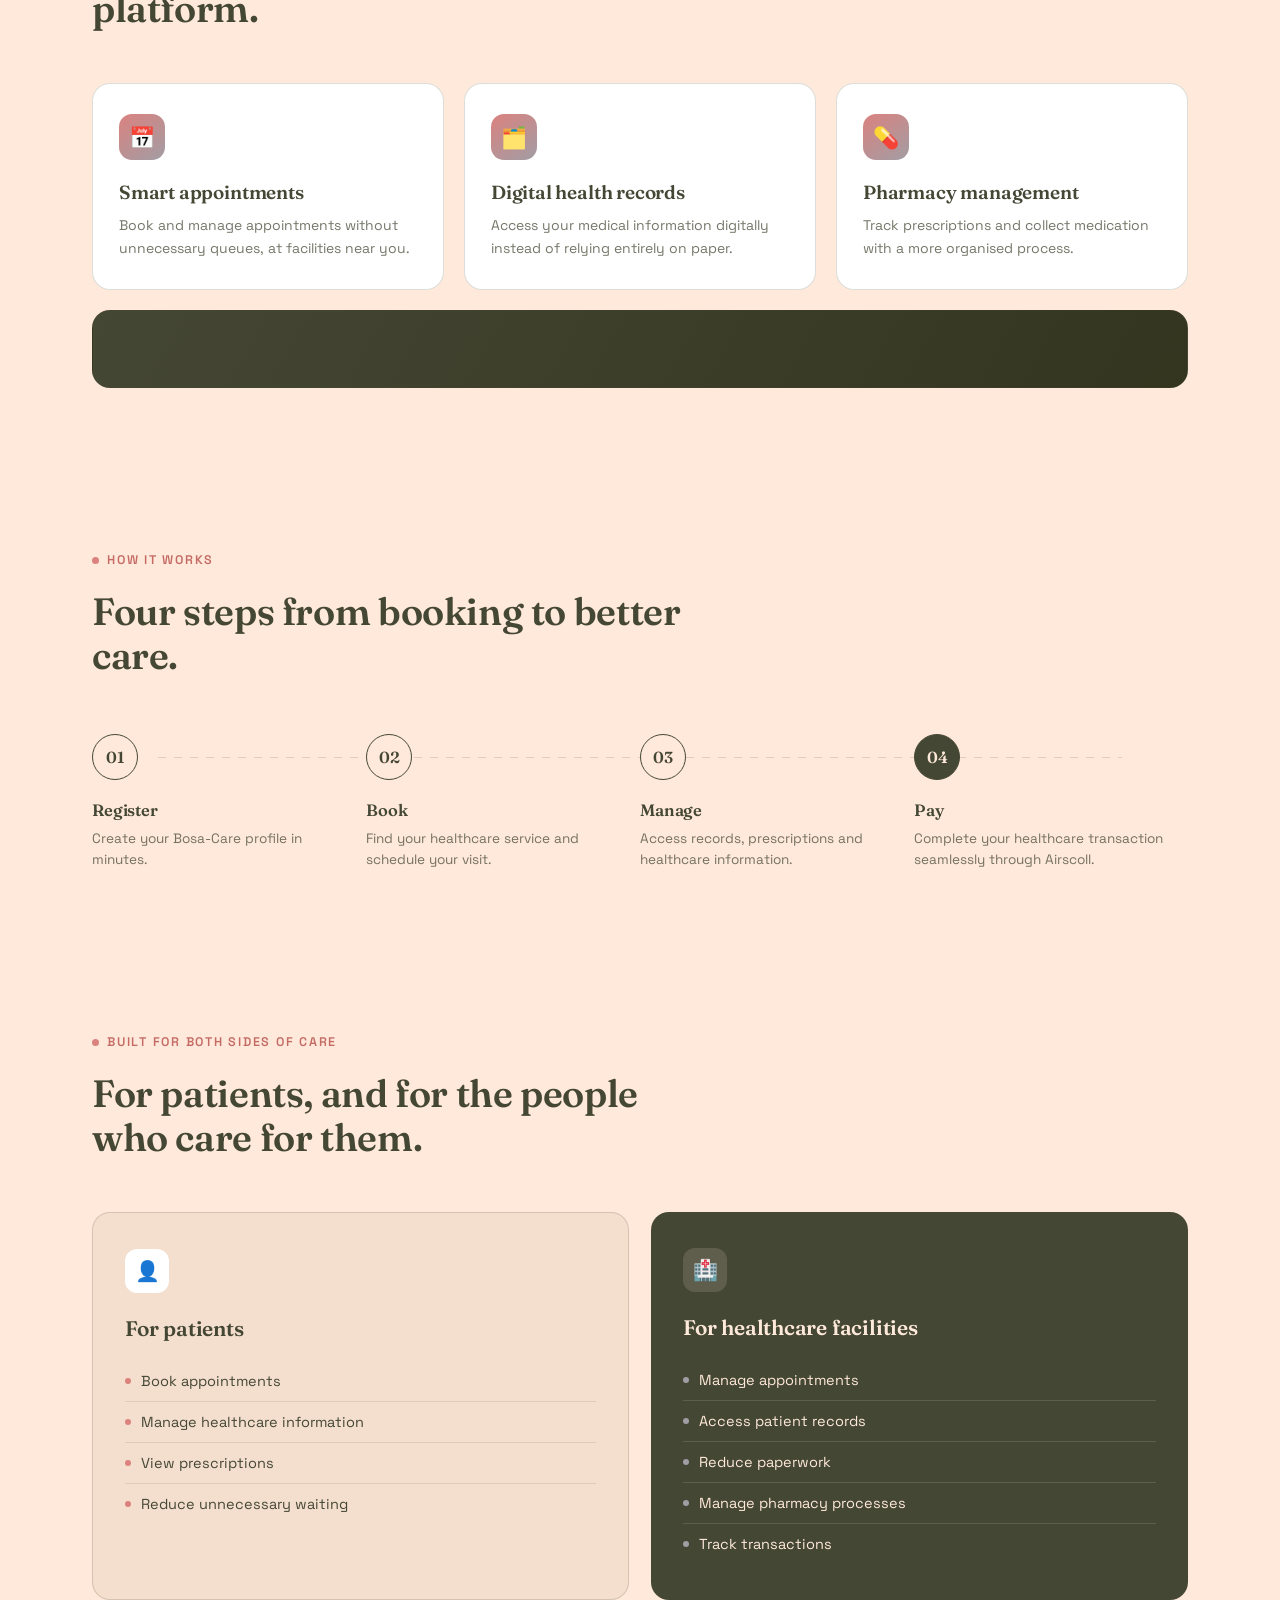
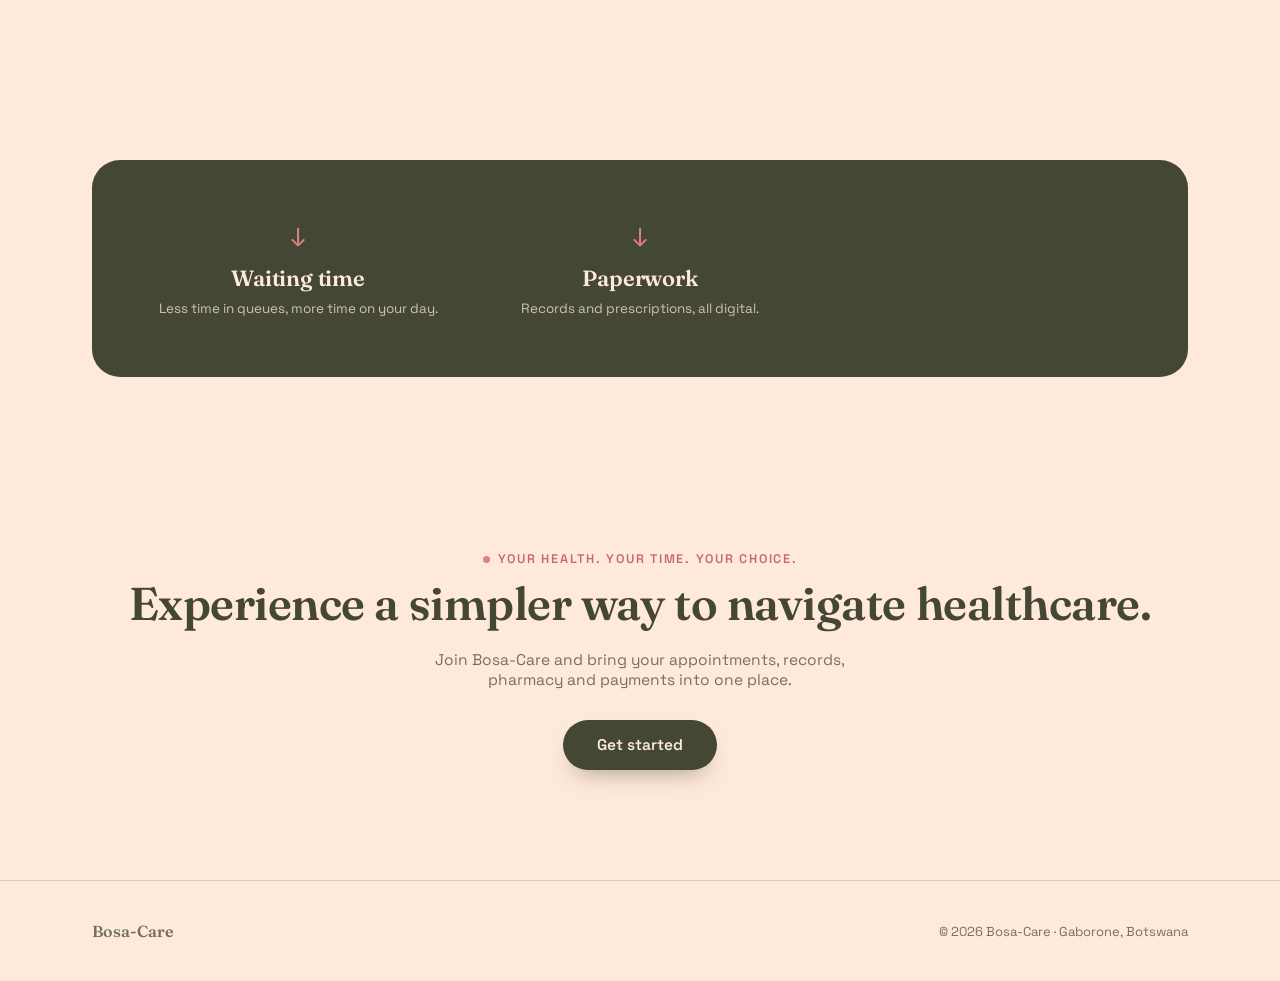
==== commit 65b108f7: "Update index.html" ====
--- a/index.html
+++ b/index.html
@@ -1,4 +1,4 @@
-\<!DOCTYPE html>
+<!DOCTYPE html>
 <html lang="en">
 <head>
 <meta charset="UTF-8">
@@ -181,7 +181,25 @@
   .trust-line .dots span:nth-child(2){background:var(--lilac);}
   .trust-line .dots span:nth-child(3){background:var(--ink);}
 
-  /* ---------- Hero carousel (hospitals & clinics across Botswana) ---------- */
+  /* ============================================================
+     Hero carousel — simple autoplaying image slider, one photo
+     full-width per slide with prev/next arrows (no captions, no
+     dots) — same behaviour as Bootstrap's data-bs-ride="carousel"
+     example, just built with plain CSS/JS so it doesn't need the
+     Bootstrap library.
+
+     HOW TO ADD YOUR REAL PHOTOS
+     Put these 6 files in the SAME FOLDER as this HTML file
+     (not in a subfolder), using these exact names — this matches
+     the files you already have:
+       images.jpg, images2.jpg, Images3.jpg,
+       images4.jpg, images5.jpg, images6.jpg
+     File names are case-sensitive on most servers, so "Images3.jpg"
+     needs a capital I to match. Until a file exists, that slide
+     shows a soft gradient placeholder instead of a broken icon.
+     To add a 7th, 8th... photo, copy one .carousel-slide block and
+     point its <img src="..."> at the new file.
+     ============================================================ */
   .hero-carousel{position:relative;z-index:1;}
   .carousel-viewport{
     border-radius:26px;overflow:hidden;box-shadow:var(--shadow);
@@ -192,28 +210,19 @@
   .carousel-slide{min-width:100%;height:100%;position:relative;}
   .carousel-slide img{width:100%;height:100%;object-fit:cover;display:block;}
   .slide-fallback{
-    position:absolute;inset:0;display:flex;align-items:center;justify-content:center;
+    position:absolute;inset:0;display:none;align-items:center;justify-content:center;
     background:linear-gradient(150deg,var(--dust),var(--lilac));
   }
-  .slide-icon{font-size:46px;opacity:.5;}
-  .slide-caption{
-    position:absolute;left:0;right:0;bottom:0;padding:24px 26px;
-    background:linear-gradient(0deg, rgba(51,53,31,0.85), transparent 75%);
-    color:var(--sand);
-  }
-  .slide-loc{display:block;font-size:11px;letter-spacing:.1em;text-transform:uppercase;opacity:.85;}
-  .slide-name{display:block;font-family:'Fraunces',serif;font-size:19px;margin-top:4px;}
+  .slide-icon{font-size:46px;opacity:.6;}
   .car-arrow{
     position:absolute;top:50%;transform:translateY(-50%);width:38px;height:38px;border-radius:50%;
     background:#fff;display:flex;align-items:center;justify-content:center;font-size:18px;
     box-shadow:0 10px 20px -10px rgba(69,71,53,.5);color:var(--ink);z-index:2;
+    border:none;
   }
   .car-arrow:hover{background:var(--coral);color:#fff;}
-  .car-arrow.left{left:-16px;}
-  .car-arrow.right{right:-16px;}
-  .carousel-dots{display:flex;gap:6px;justify-content:center;margin-top:16px;}
-  .carousel-dots span{width:7px;height:7px;border-radius:50%;background:var(--dust);cursor:pointer;transition:background .2s,width .2s;display:inline-block;}
-  .carousel-dots span.active{background:var(--coral);width:20px;border-radius:4px;}
+  .car-arrow.left{left:14px;}
+  .car-arrow.right{right:14px;}
 
   /* ---------- Problem section ---------- */
   .problem{padding:100px 0 40px;}
@@ -412,122 +421,13 @@
     nav{padding:16px 20px;}
     .problem-grid{grid-template-columns:1fr;}
     .car-arrow{width:32px;height:32px;font-size:15px;}
-    .car-arrow.left{left:6px;}
-    .car-arrow.right{right:6px;}
+    .car-arrow.left{left:8px;}
+    .car-arrow.right{right:8px;}
   }
 
   @media (prefers-reduced-motion: reduce){
     *{animation-duration:0.001ms !important; transition-duration:0.001ms !important;}
   }
-  /* ---------- Quote Slide Styling ---------- */
-.quote-slide {
-    background: linear-gradient(145deg, var(--sand-dim) 0%, var(--sand) 100%);
-    display: flex;
-    align-items: center;
-    justify-content: center;
-    padding: 40px 30px;
-    position: relative;
-    overflow: hidden;
-}
-
-/* Decorative background pattern for quote slides */
-.quote-slide::before {
-    content: "";
-    position: absolute;
-    top: -50%;
-    right: -30%;
-    width: 300px;
-    height: 300px;
-    border-radius: 50%;
-    background: radial-gradient(circle, rgba(219, 130, 127, 0.15), transparent 70%);
-    pointer-events: none;
-}
-
-.quote-slide::after {
-    content: "";
-    position: absolute;
-    bottom: -40%;
-    left: -20%;
-    width: 250px;
-    height: 250px;
-    border-radius: 50%;
-    background: radial-gradient(circle, rgba(161, 157, 164, 0.12), transparent 70%);
-    pointer-events: none;
-}
-
-.slide-quote-content {
-    position: relative;
-    z-index: 2;
-    text-align: center;
-    max-width: 500px;
-    padding: 20px;
-}
-
-.quote-icon {
-    font-size: 48px;
-    margin-bottom: 16px;
-    display: inline-block;
-    animation: floatIcon 3s ease-in-out infinite;
-}
-
-@keyframes floatIcon {
-    0%, 100% { transform: translateY(0px); }
-    50% { transform: translateY(-8px); }
-}
-
-.slide-quote-content blockquote {
-    font-family: 'Fraunces', serif;
-    font-size: clamp(20px, 2.8vw, 30px);
-    line-height: 1.4;
-    color: var(--ink-deep);
-    margin: 0;
-    padding: 0;
-    font-weight: 600;
-    letter-spacing: -0.01em;
-    quotes: none;
-}
-
-.quote-tagline {
-    font-size: 14px;
-    color: var(--coral-deep);
-    font-weight: 500;
-    margin-top: 16px;
-    letter-spacing: 0.05em;
-    text-transform: uppercase;
-    font-family: 'Space Grotesk', sans-serif;
-}
-
-/* Responsive quote slides */
-@media (max-width: 920px) {
-    .slide-quote-content blockquote {
-        font-size: clamp(18px, 2.5vw, 24px);
-    }
-    
-    .quote-icon {
-        font-size: 38px;
-    }
-}
-
-@media (max-width: 560px) {
-    .quote-slide {
-        padding: 24px 16px;
-    }
-    
-    .slide-quote-content blockquote {
-        font-size: 16px;
-        line-height: 1.5;
-    }
-    
-    .quote-icon {
-        font-size: 32px;
-        margin-bottom: 10px;
-    }
-    
-    .quote-tagline {
-        font-size: 11px;
-        margin-top: 10px;
-    }
-}
 </style>
 </head>
 <body>
@@ -569,115 +469,51 @@
       </div>
     </div>
 
-    <!-- Carousel: hospitals & clinics across Botswana.
-         Drop matching image files into an /images folder (same names as the src
-         attributes below) and each slide will use your real photo automatically.
-         Until then, each slide shows a soft placeholder with the facility name. -->
-   <!-- Carousel: Health Quotes & Promotional Messages -->
-<div class="hero-carousel">
-    <div class="carousel-viewport">
+    <!-- Hero carousel — simple autoplaying image slider. See the big
+         comment block in <style> above for how to drop in your own
+         photos. Just images + prev/next arrows, same as Bootstrap's
+         data-bs-ride="carousel" example. -->
+    <div class="hero-carousel">
+      <div class="carousel-viewport">
         <div class="carousel-track" id="carouselTrack">
 
-            <!-- Slide 1 -->
-            <div class="carousel-slide quote-slide">
-                <div class="slide-quote-content">
-                    <div class="quote-icon">💚</div>
-                    <blockquote>"Your health is your greatest wealth. Take care of it today."</blockquote>
-                    <p class="quote-tagline">— Bosa-Care</p>
-                </div>
-            </div>
-
-            <!-- Slide 2 -->
-            <div class="carousel-slide quote-slide">
-                <div class="slide-quote-content">
-                    <div class="quote-icon">🫀</div>
-                    <blockquote>"Small steps every day lead to a healthier tomorrow."</blockquote>
-                    <p class="quote-tagline">— Bosa-Care</p>
-                </div>
-            </div>
-
-            <!-- Slide 3 -->
-            <div class="carousel-slide quote-slide">
-                <div class="slide-quote-content">
-                    <div class="quote-icon">🌿</div>
-                    <blockquote>"Healthcare should be simple, accessible, and stress-free."</blockquote>
-                    <p class="quote-tagline">— Bosa-Care</p>
-                </div>
-            </div>
-
-            <!-- Slide 4 -->
-            <div class="carousel-slide quote-slide">
-                <div class="slide-quote-content">
-                    <div class="quote-icon">💪</div>
-                    <blockquote>"Stay proactive, not reactive. Your health journey starts here."</blockquote>
-                    <p class="quote-tagline">— Bosa-Care</p>
-                </div>
-            </div>
-
-            <!-- Slide 5 -->
-            <div class="carousel-slide quote-slide">
-                <div class="slide-quote-content">
-                    <div class="quote-icon">🏥</div>
-                    <blockquote>"Connecting you to the care you deserve, every step of the way."</blockquote>
-                    <p class="quote-tagline">— Bosa-Care</p>
-                </div>
-            </div>
-
-            <!-- Slide 6 -->
-            <div class="carousel-slide quote-slide">
-                <div class="slide-quote-content">
-                    <div class="quote-icon">🧠</div>
-                    <blockquote>"Mental health matters. We're here to support your whole well-being."</blockquote>
-                    <p class="quote-tagline">— Bosa-Care</p>
-                </div>
-            </div>
-
-            <!-- Slide 7 -->
-            <div class="carousel-slide quote-slide">
-                <div class="slide-quote-content">
-                    <div class="quote-icon">❤️</div>
-                    <blockquote>"Better care starts with better connection. Join the Bosa-Care family."</blockquote>
-                    <p class="quote-tagline">— Bosa-Care</p>
-                </div>
-            </div>
-
-            <!-- Slide 8 -->
-            <div class="carousel-slide quote-slide">
-                <div class="slide-quote-content">
-                    <div class="quote-icon">⭐</div>
-                    <blockquote>"Empowering Batswana to take control of their health."</blockquote>
-                    <p class="quote-tagline">— Bosa-Care</p>
-                </div>
-            </div>
-
-            <!-- Slide 9 -->
-            <div class="carousel-slide quote-slide">
-                <div class="slide-quote-content">
-                    <div class="quote-icon">🤝</div>
-                    <blockquote>"One platform. One journey. Better health for all."</blockquote>
-                    <p class="quote-tagline">— Bosa-Care</p>
-                </div>
-            </div>
-
-            <!-- Slide 10 -->
-            <div class="carousel-slide quote-slide">
-                <div class="slide-quote-content">
-                    <div class="quote-icon">🌍</div>
-                    <blockquote>"Healthcare, without the hassle. Powered by Bosa-Care."</blockquote>
-                    <p class="quote-tagline">— Bosa-Care</p>
-                </div>
-            </div>
+          <div class="carousel-slide">
+            <img src="images.jpg" alt="Bosa-Care partner facility" onerror="this.style.display='none'; this.nextElementSibling.style.display='flex';">
+            <div class="slide-fallback"><span class="slide-icon">🏥</span></div>
+          </div>
+
+          <div class="carousel-slide">
+            <img src="images2.jpg" alt="Bosa-Care partner facility" onerror="this.style.display='none'; this.nextElementSibling.style.display='flex';">
+            <div class="slide-fallback"><span class="slide-icon">🏥</span></div>
+          </div>
+
+          <div class="carousel-slide">
+            <img src="Images3.jpg" alt="Bosa-Care partner facility" onerror="this.style.display='none'; this.nextElementSibling.style.display='flex';">
+            <div class="slide-fallback"><span class="slide-icon">🏥</span></div>
+          </div>
+
+          <div class="carousel-slide">
+            <img src="images4.jpg" alt="Bosa-Care partner facility" onerror="this.style.display='none'; this.nextElementSibling.style.display='flex';">
+            <div class="slide-fallback"><span class="slide-icon">🏥</span></div>
+          </div>
+
+          <div class="carousel-slide">
+            <img src="images5.jpg" alt="Bosa-Care partner facility" onerror="this.style.display='none'; this.nextElementSibling.style.display='flex';">
+            <div class="slide-fallback"><span class="slide-icon">🏥</span></div>
+          </div>
+
+          <div class="carousel-slide">
+            <img src="images6.jpg" alt="Bosa-Care partner facility" onerror="this.style.display='none'; this.nextElementSibling.style.display='flex';">
+            <div class="slide-fallback"><span class="slide-icon">🏥</span></div>
+          </div>
 
         </div>
-
-        <!-- Navigation Arrows -->
         <button class="car-arrow left" onclick="moveCarousel(-1)" aria-label="Previous slide">‹</button>
         <button class="car-arrow right" onclick="moveCarousel(1)" aria-label="Next slide">›</button>
-    </div>
-
-    <!-- Dots Indicator -->
-    <div class="carousel-dots" id="carouselDots"></div>
-</div>
+      </div>
+    </div>
+  </div>
+</section>
 
 <section class="problem">
   <div class="wrap">
@@ -805,53 +641,40 @@
     btn.setAttribute('aria-pressed', on ? 'true' : 'false');
   }
 
-  // Carousel functionality
-const slides = document.querySelectorAll('.carousel-slide');
-const track = document.getElementById('carouselTrack');
-const dotsWrap = document.getElementById('carouselDots');
-let current = 0;
-let autoplayInterval;
-
-// Build dots
-slides.forEach((_, i) => {
-    const dot = document.createElement('span');
-    if (i === 0) dot.classList.add('active');
-    dot.addEventListener('click', () => { 
-        current = i; 
-        updateCarousel(); 
-        resetAutoplay();
-    });
-    dotsWrap.appendChild(dot);
-});
-
-function updateCarousel() {
+  /* ============================================================
+     Hero carousel — simple autoplaying image slider (images only,
+     prev/next arrows, no dots/captions) — same behaviour as
+     Bootstrap's data-bs-ride="carousel" example.
+     ============================================================ */
+  const slides = document.querySelectorAll('.carousel-slide');
+  const track = document.getElementById('carouselTrack');
+  let current = 0;
+  let autoplayInterval;
+
+  function updateCarousel(){
     track.style.transform = `translateX(-${current * 100}%)`;
-    [...dotsWrap.children].forEach((d, i) => d.classList.toggle('active', i === current));
-}
-
-function moveCarousel(dir) {
+  }
+
+  function moveCarousel(dir){
     current = (current + dir + slides.length) % slides.length;
     updateCarousel();
     resetAutoplay();
-}
-
-function startAutoplay() {
+  }
+
+  function startAutoplay(){
     autoplayInterval = setInterval(() => moveCarousel(1), 4500);
-}
-
-function resetAutoplay() {
+  }
+
+  function resetAutoplay(){
     clearInterval(autoplayInterval);
     startAutoplay();
-}
-
-// Initialize autoplay
-startAutoplay();
-
-// Pause on hover
-const carouselEl = document.querySelector('.hero-carousel');
-carouselEl.addEventListener('mouseenter', () => clearInterval(autoplayInterval));
-carouselEl.addEventListener('mouseleave', startAutoplay);
-  
+  }
+
+  startAutoplay();
+
+  const carouselEl = document.querySelector('.hero-carousel');
+  carouselEl.addEventListener('mouseenter', () => clearInterval(autoplayInterval));
+  carouselEl.addEventListener('mouseleave', startAutoplay);
 </script>
 
 </body>
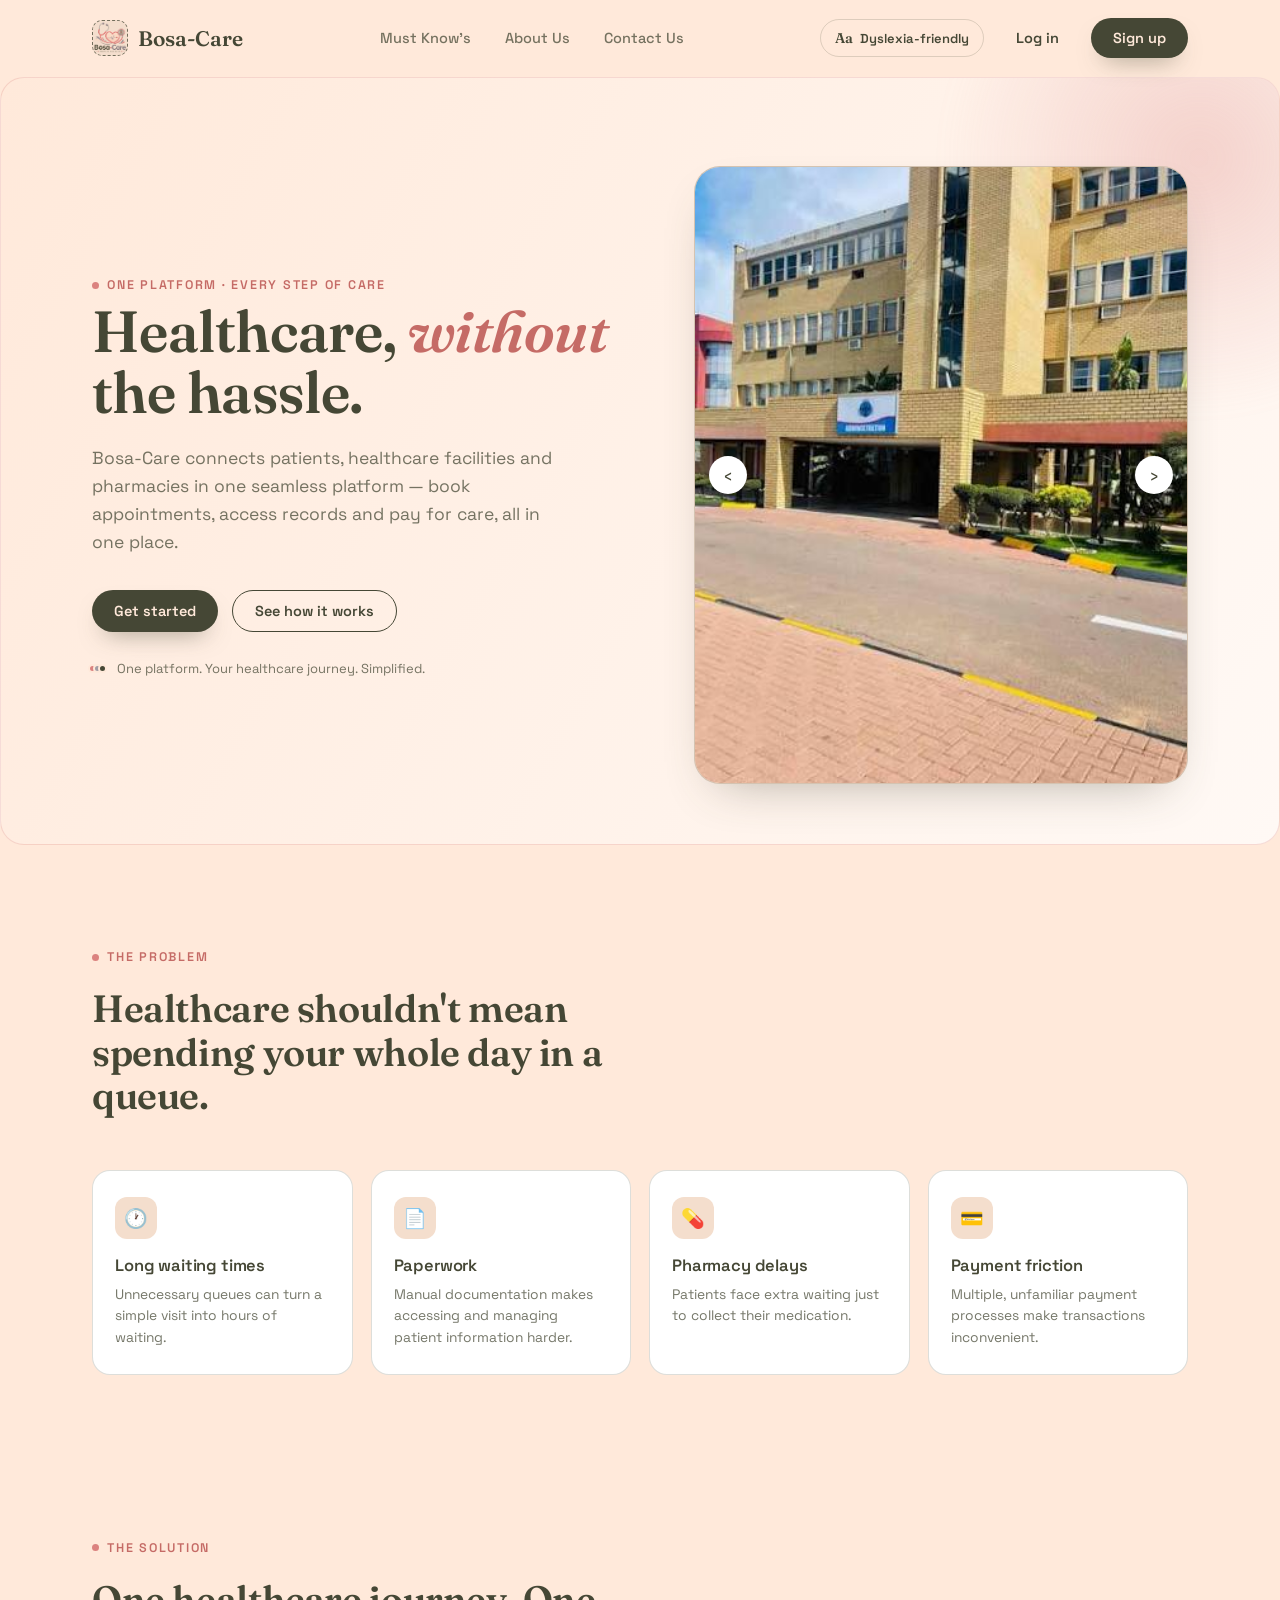
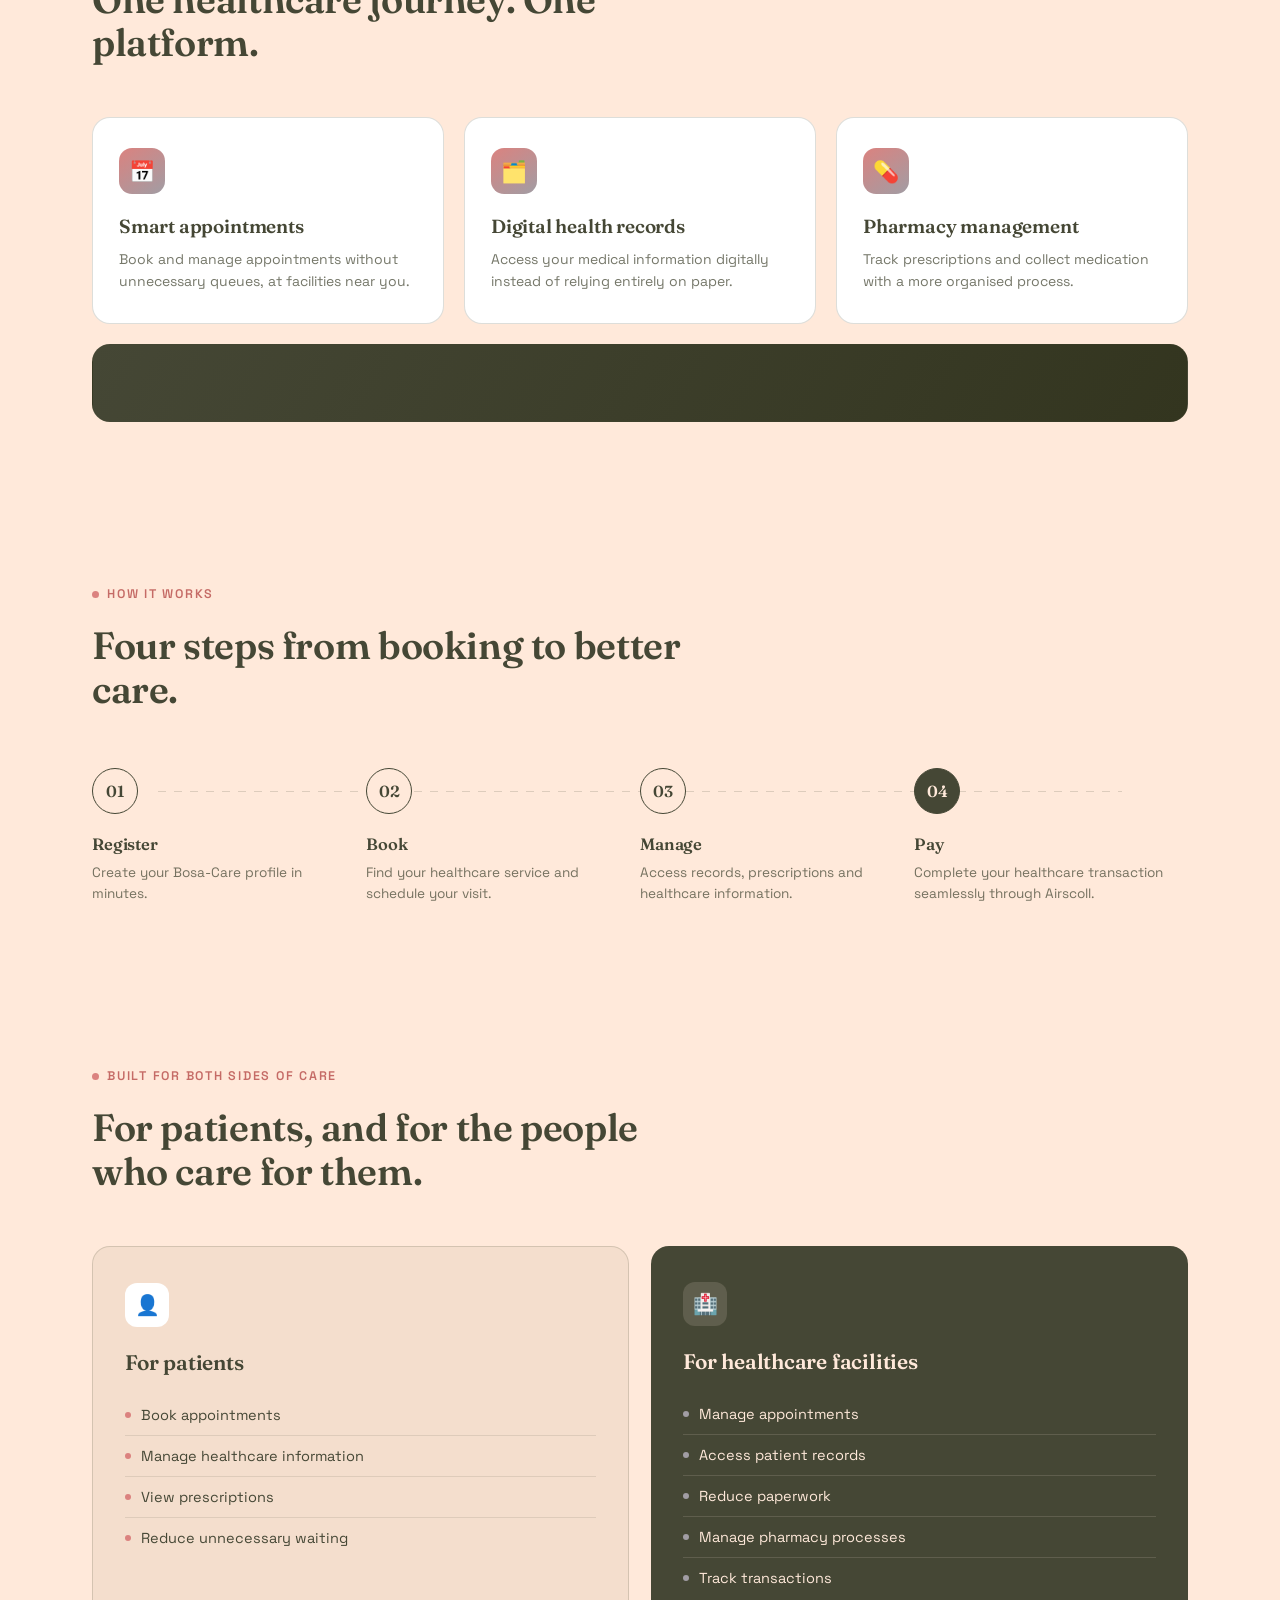
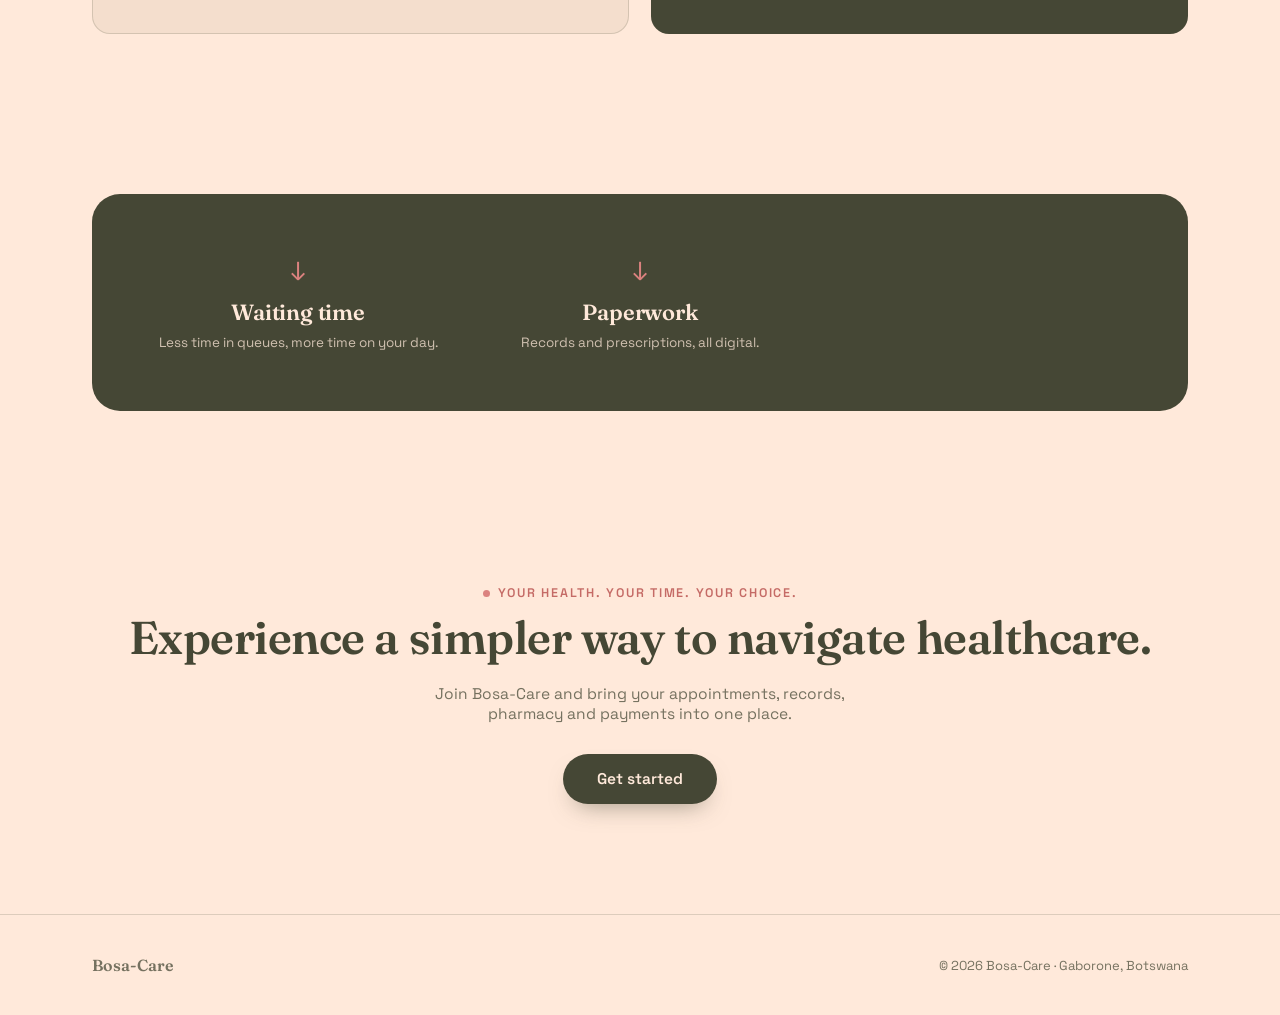
==== commit 9fa2f899: "Update index.html" ====
--- a/index.html
+++ b/index.html
@@ -483,27 +483,27 @@
           </div>
 
           <div class="carousel-slide">
-            <img src="images2.jpg" alt="Bosa-Care partner facility" onerror="this.style.display='none'; this.nextElementSibling.style.display='flex';">
+            <img src="images 2.jpg" alt="Bosa-Care partner facility" onerror="this.style.display='none'; this.nextElementSibling.style.display='flex';">
             <div class="slide-fallback"><span class="slide-icon">🏥</span></div>
           </div>
 
           <div class="carousel-slide">
-            <img src="Images3.jpg" alt="Bosa-Care partner facility" onerror="this.style.display='none'; this.nextElementSibling.style.display='flex';">
+            <img src="Images 3.jpg" alt="Bosa-Care partner facility" onerror="this.style.display='none'; this.nextElementSibling.style.display='flex';">
             <div class="slide-fallback"><span class="slide-icon">🏥</span></div>
           </div>
 
           <div class="carousel-slide">
-            <img src="images4.jpg" alt="Bosa-Care partner facility" onerror="this.style.display='none'; this.nextElementSibling.style.display='flex';">
+            <img src="images 4.jpg" alt="Bosa-Care partner facility" onerror="this.style.display='none'; this.nextElementSibling.style.display='flex';">
             <div class="slide-fallback"><span class="slide-icon">🏥</span></div>
           </div>
 
           <div class="carousel-slide">
-            <img src="images5.jpg" alt="Bosa-Care partner facility" onerror="this.style.display='none'; this.nextElementSibling.style.display='flex';">
+            <img src="images 5.jpg" alt="Bosa-Care partner facility" onerror="this.style.display='none'; this.nextElementSibling.style.display='flex';">
             <div class="slide-fallback"><span class="slide-icon">🏥</span></div>
           </div>
 
           <div class="carousel-slide">
-            <img src="images6.jpg" alt="Bosa-Care partner facility" onerror="this.style.display='none'; this.nextElementSibling.style.display='flex';">
+            <img src="images 6.jpg" alt="Bosa-Care partner facility" onerror="this.style.display='none'; this.nextElementSibling.style.display='flex';">
             <div class="slide-fallback"><span class="slide-icon">🏥</span></div>
           </div>
 
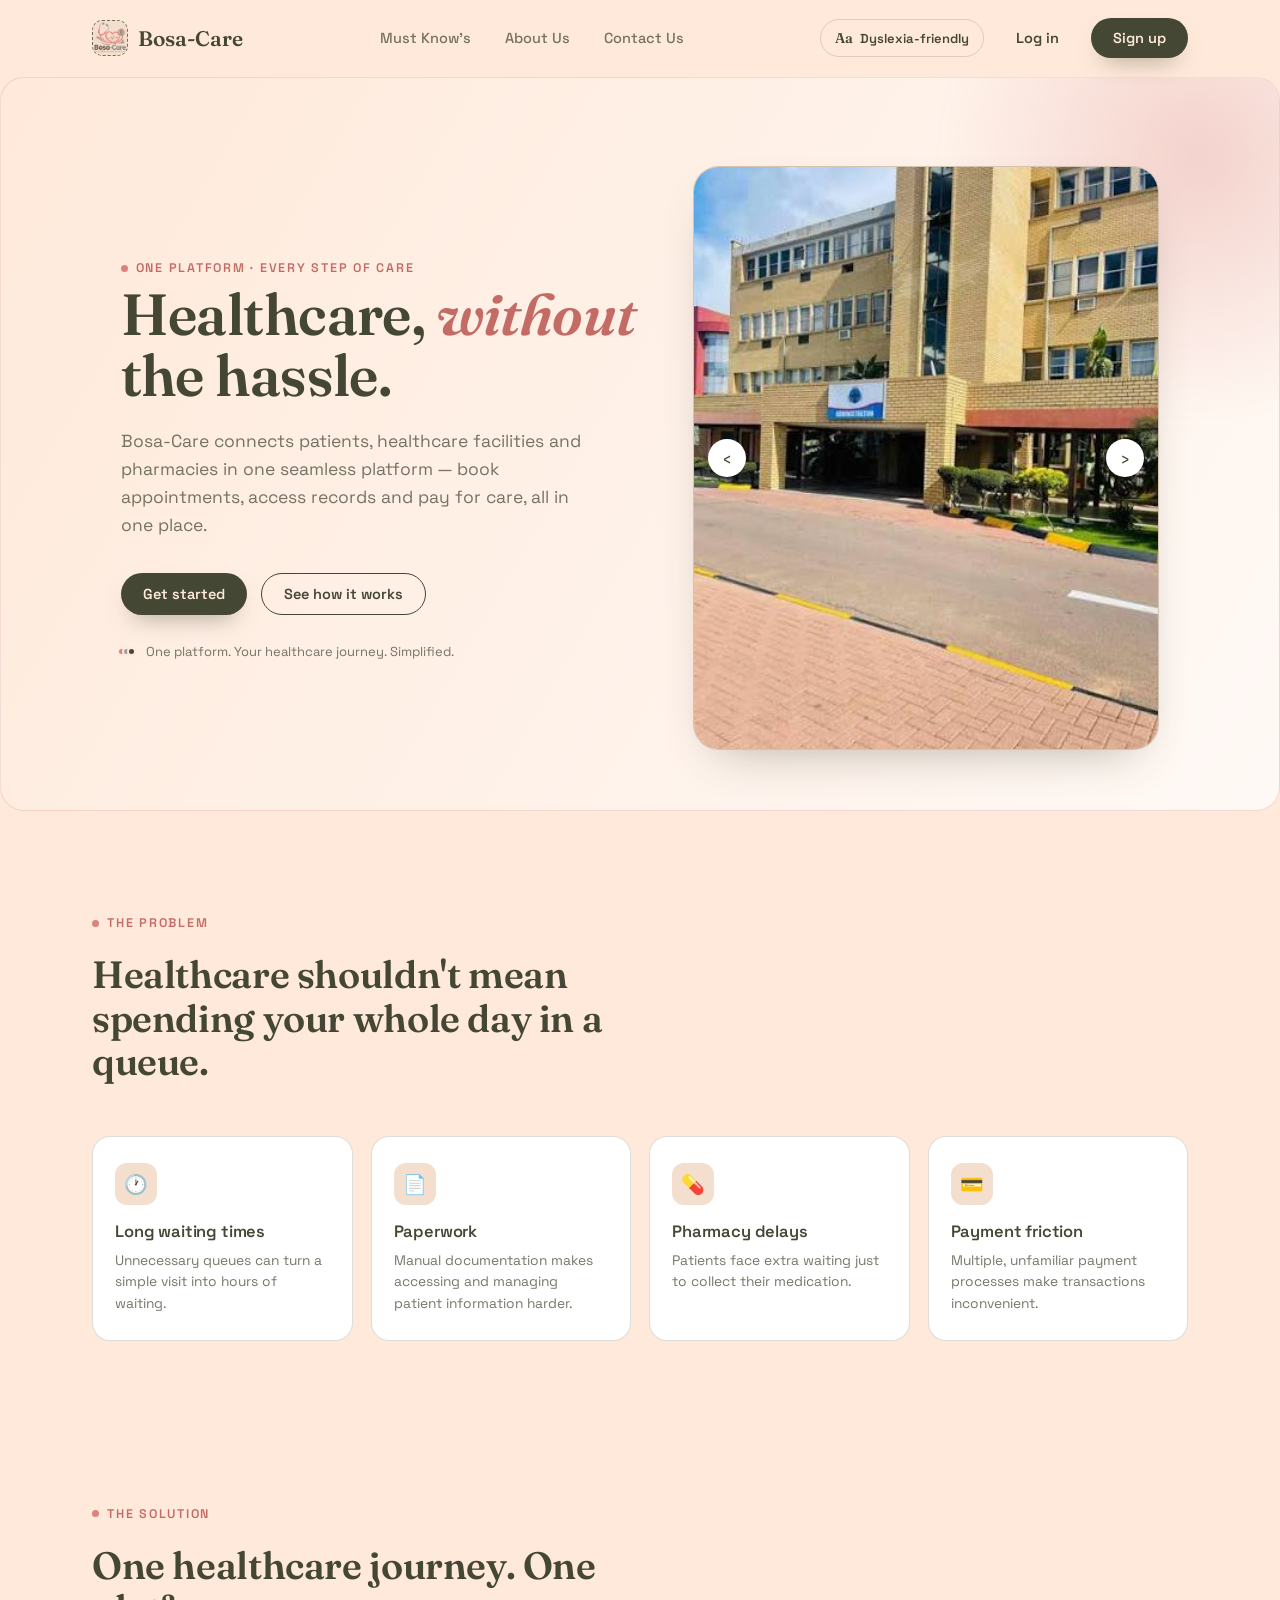
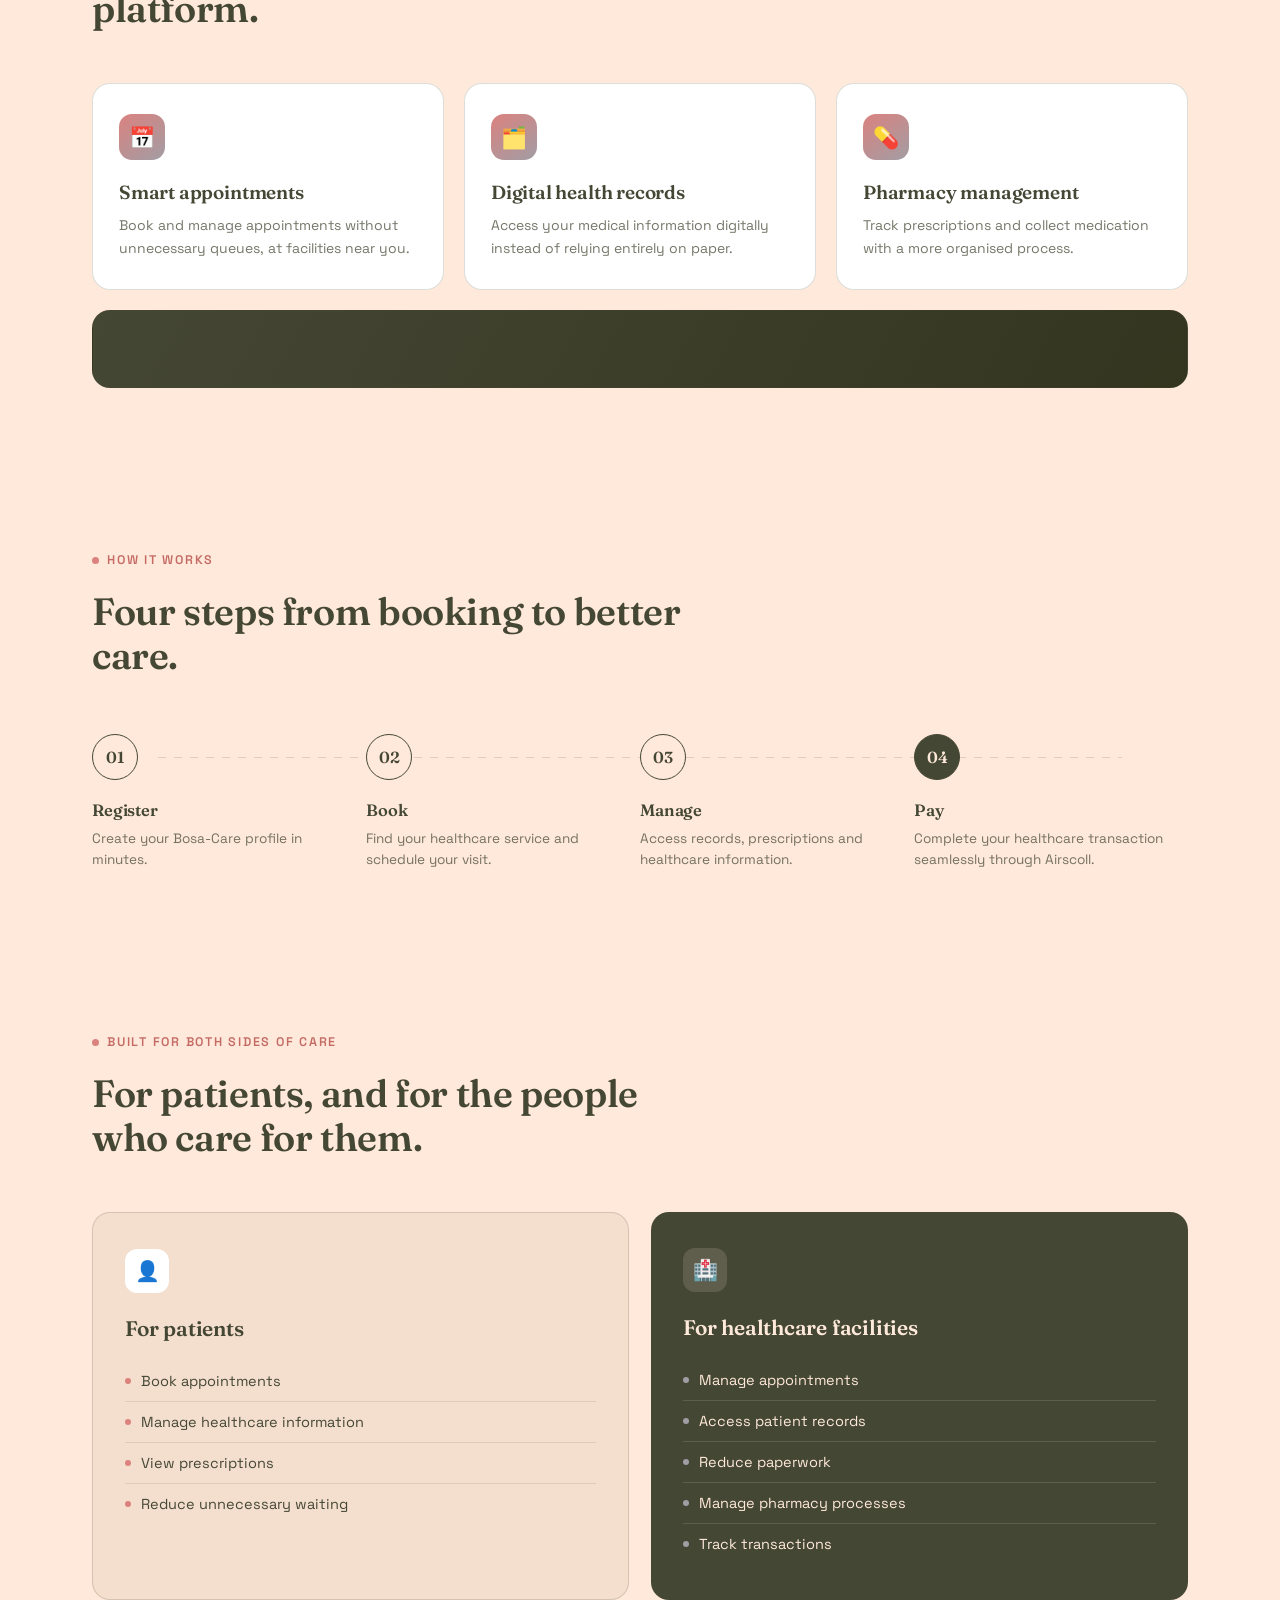
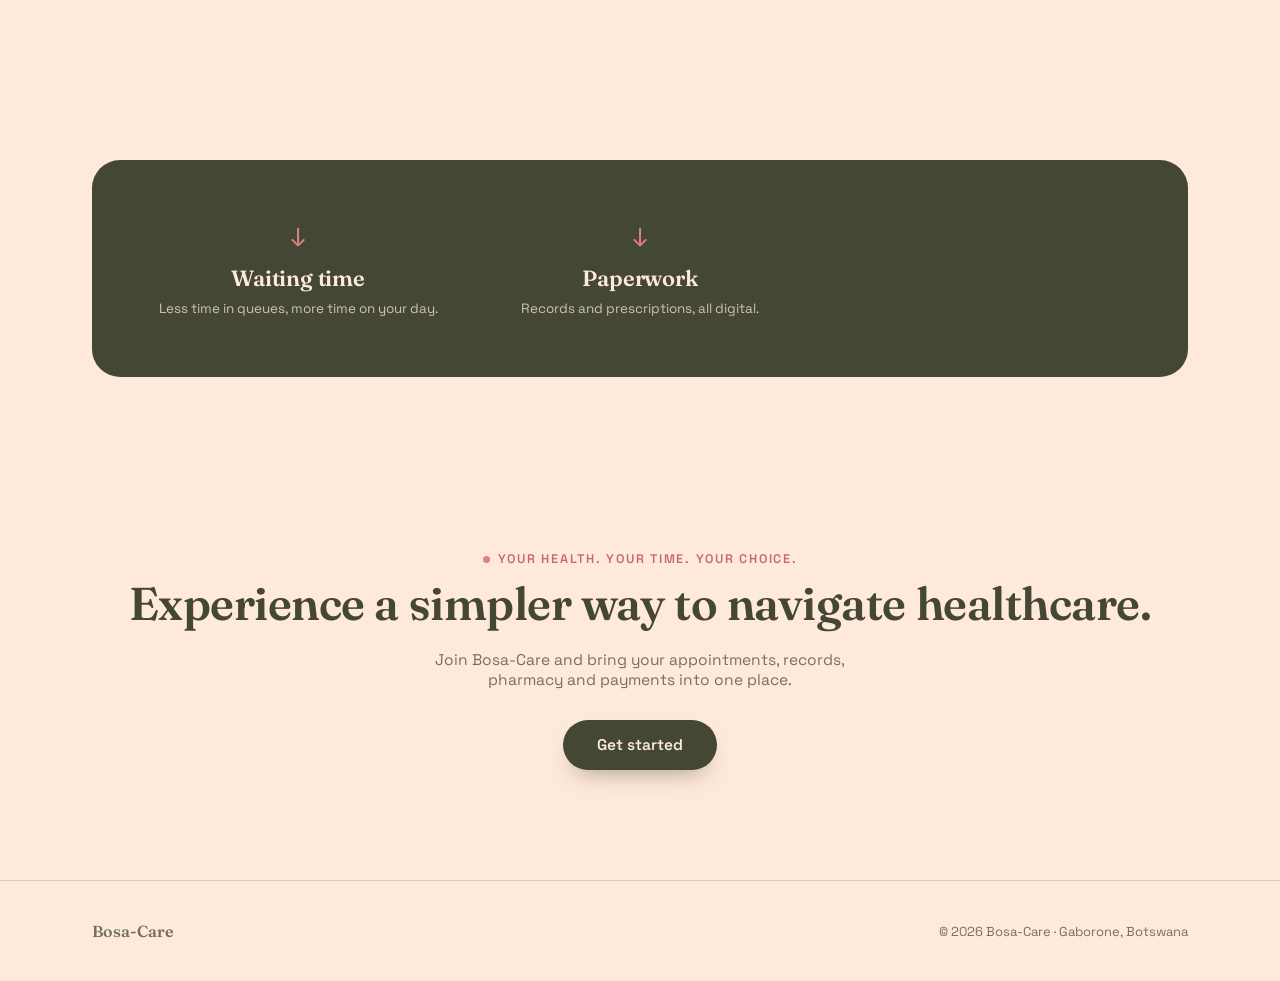
==== commit a1fb4878: "Update index.html" ====
--- a/index.html
+++ b/index.html
@@ -488,7 +488,7 @@
           </div>
 
           <div class="carousel-slide">
-            <img src="Images 3.jpg" alt="Bosa-Care partner facility" onerror="this.style.display='none'; this.nextElementSibling.style.display='flex';">
+            <img src="images 3.jpg" alt="Bosa-Care partner facility" onerror="this.style.display='none'; this.nextElementSibling.style.display='flex';">
             <div class="slide-fallback"><span class="slide-icon">🏥</span></div>
           </div>
 
@@ -503,7 +503,7 @@
           </div>
 
           <div class="carousel-slide">
-            <img src="images 6.jpg" alt="Bosa-Care partner facility" onerror="this.style.display='none'; this.nextElementSibling.style.display='flex';">
+            <img src="images6.jpg" alt="Bosa-Care partner facility" onerror="this.style.display='none'; this.nextElementSibling.style.display='flex';">
             <div class="slide-fallback"><span class="slide-icon">🏥</span></div>
           </div>
 
